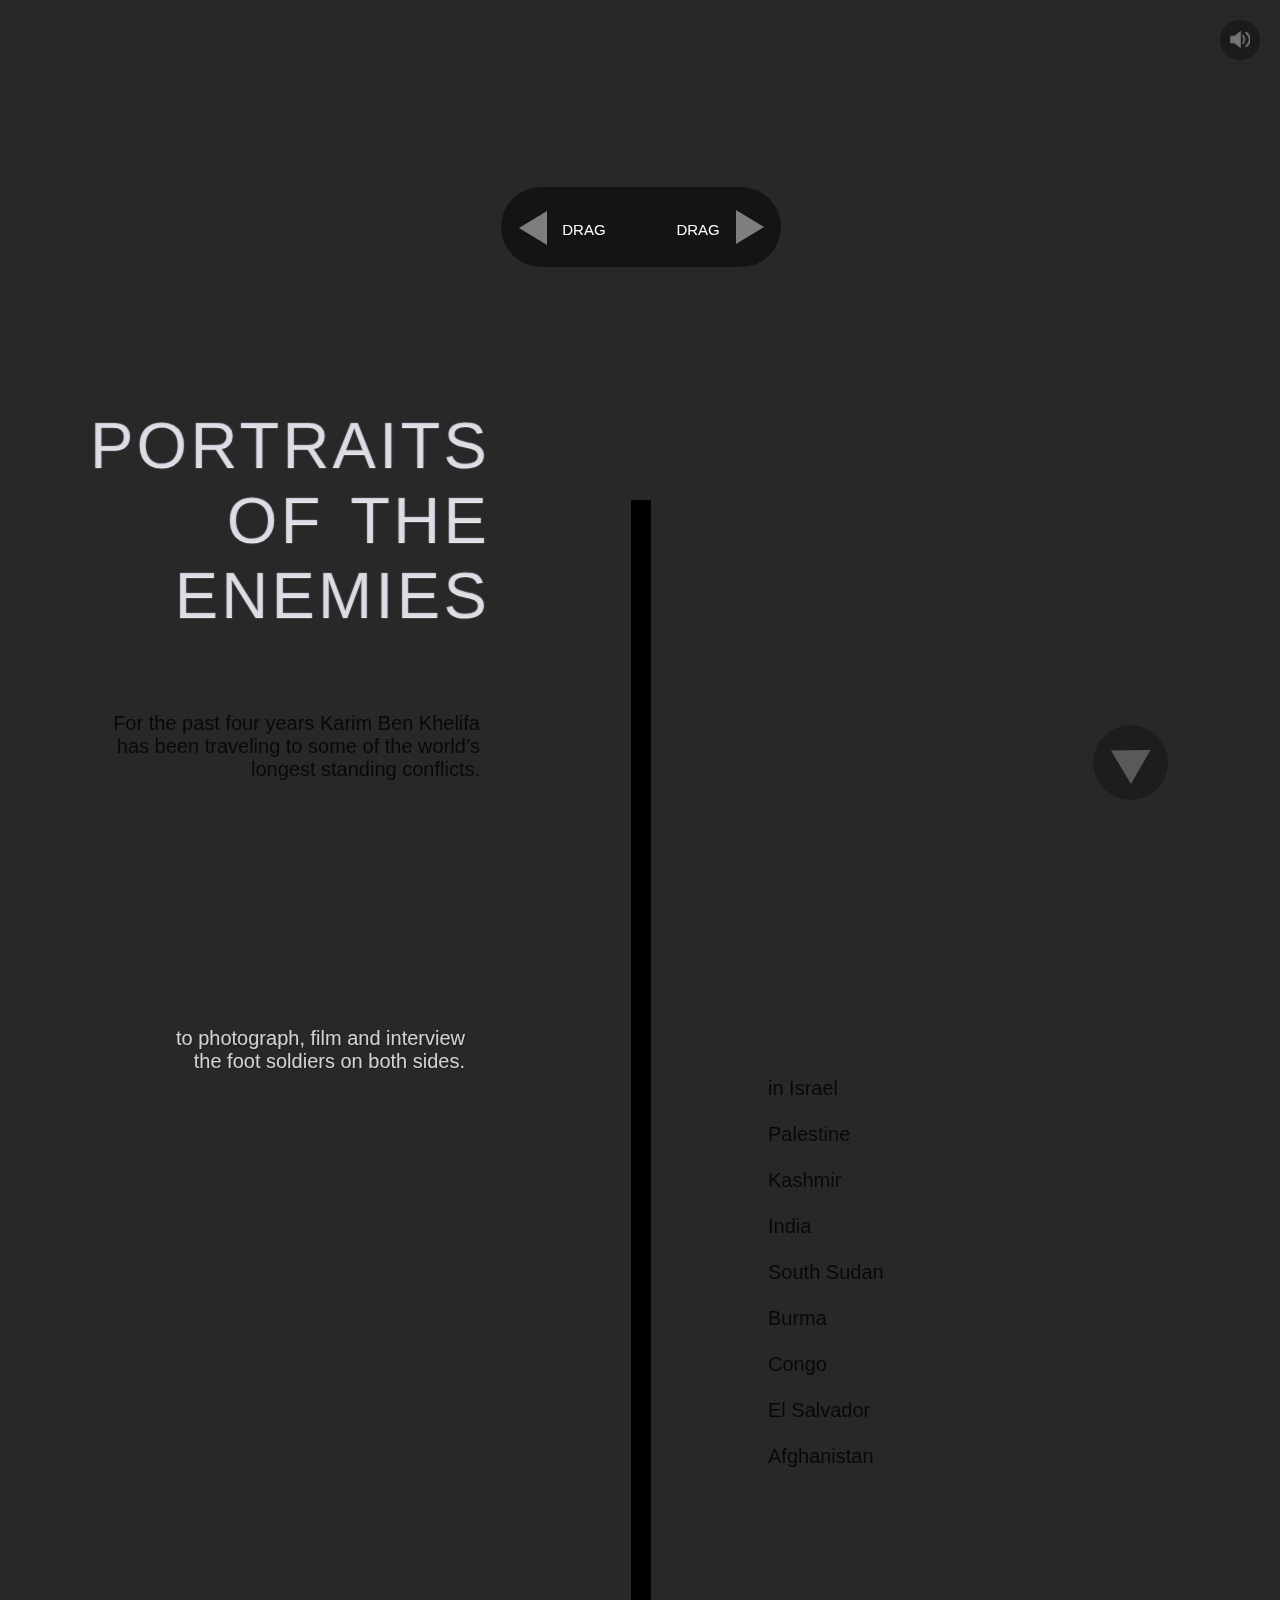
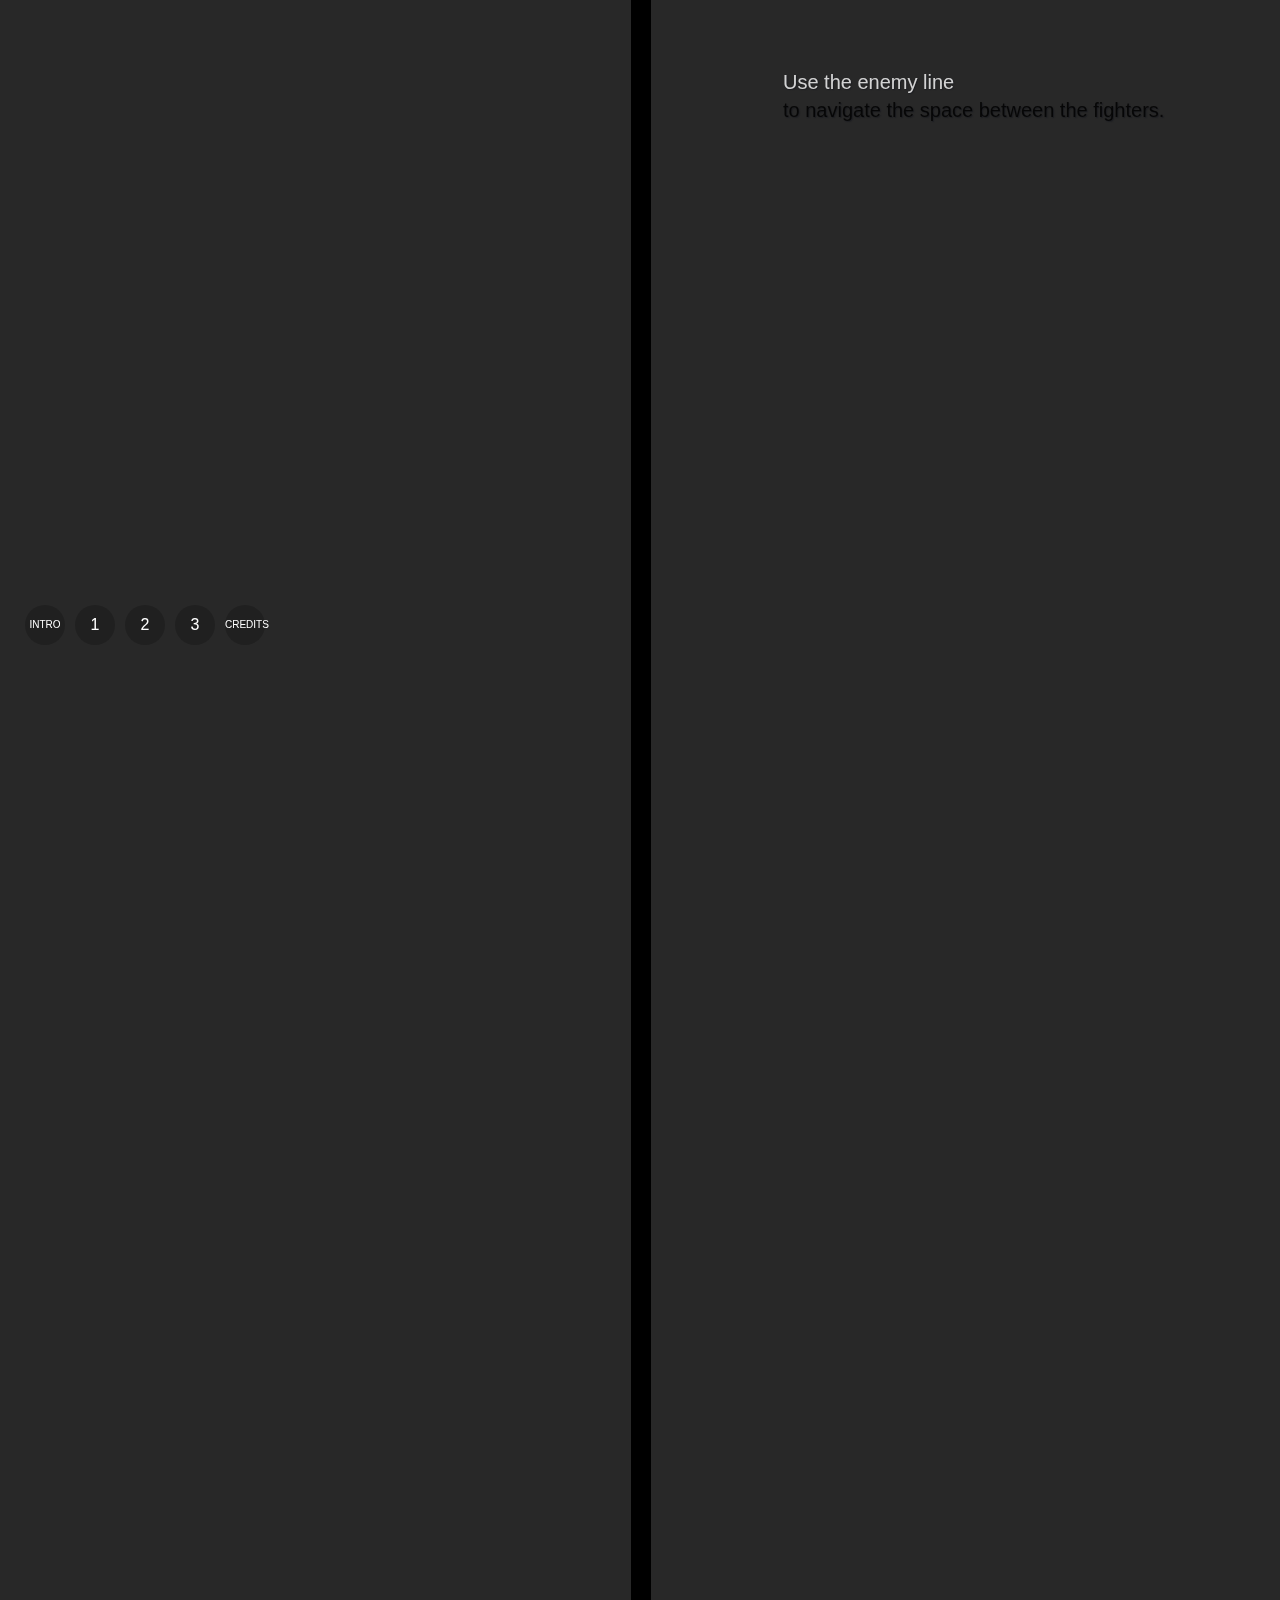
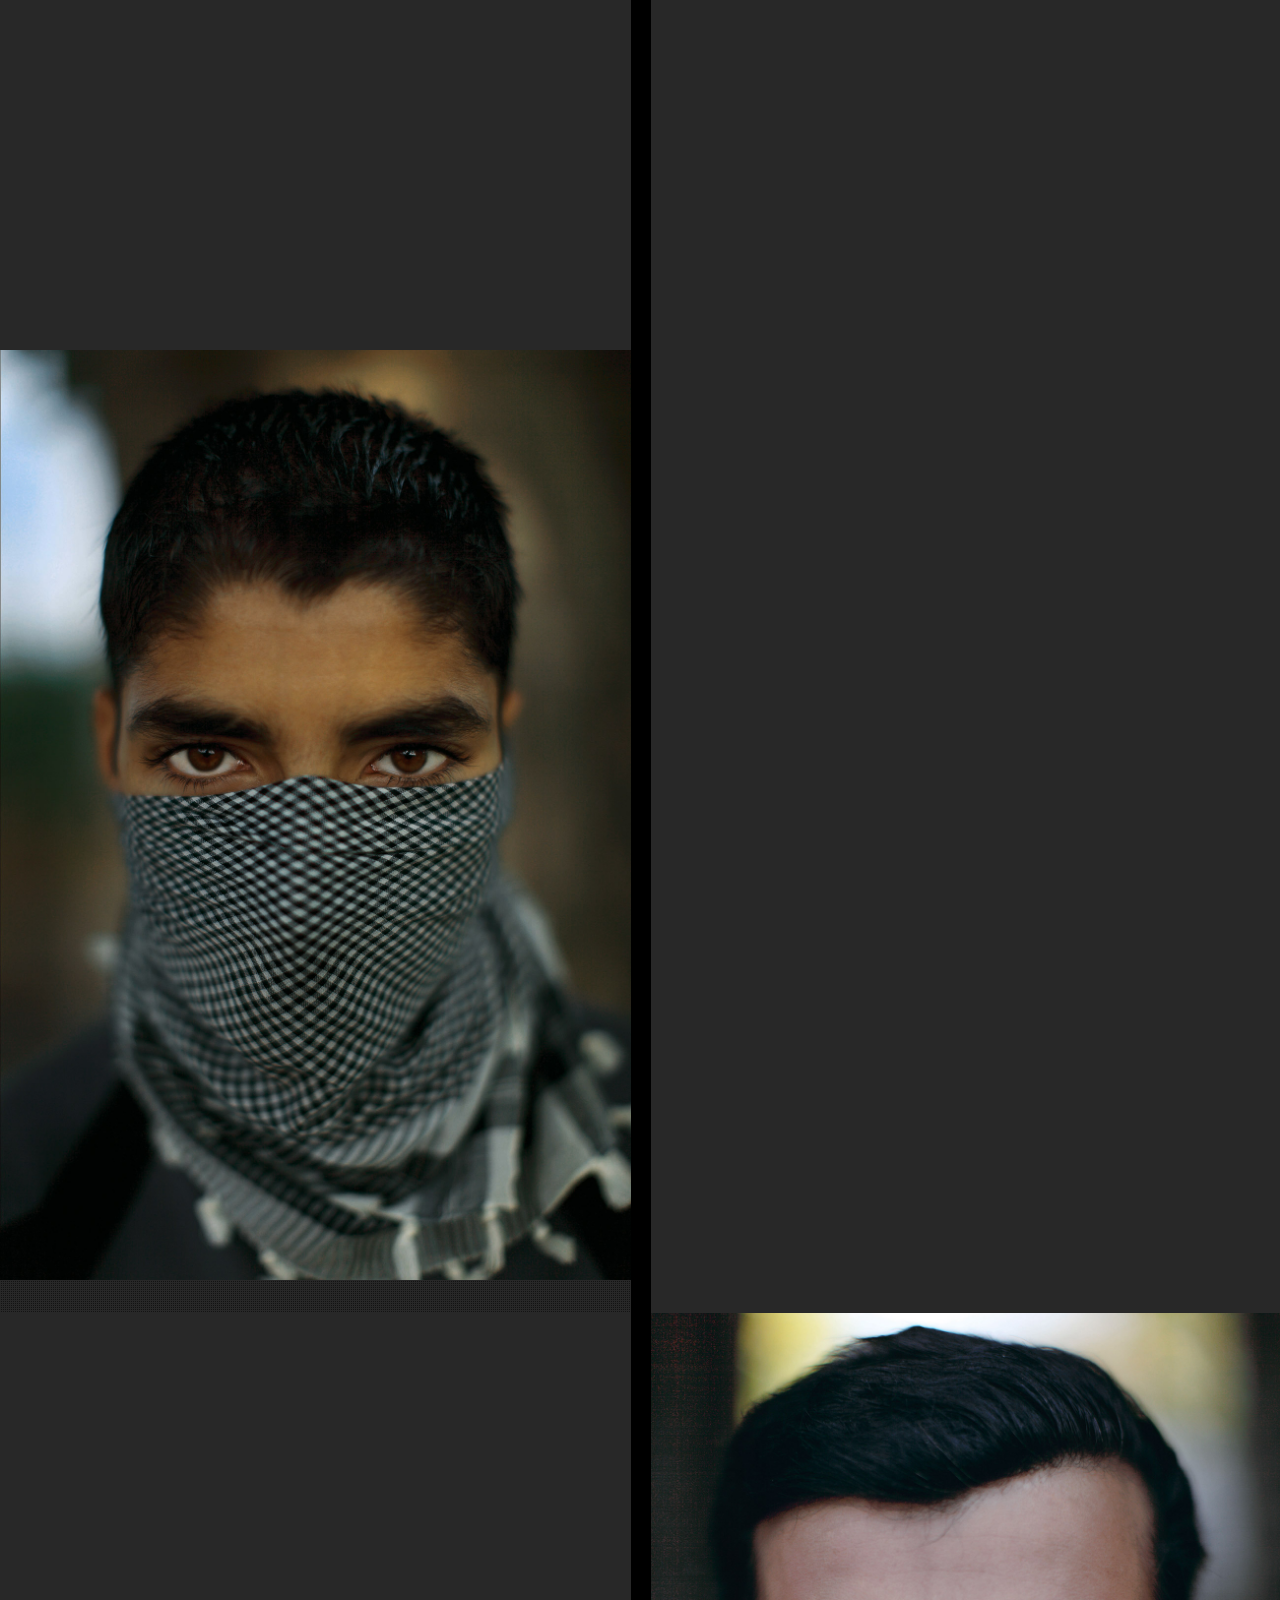
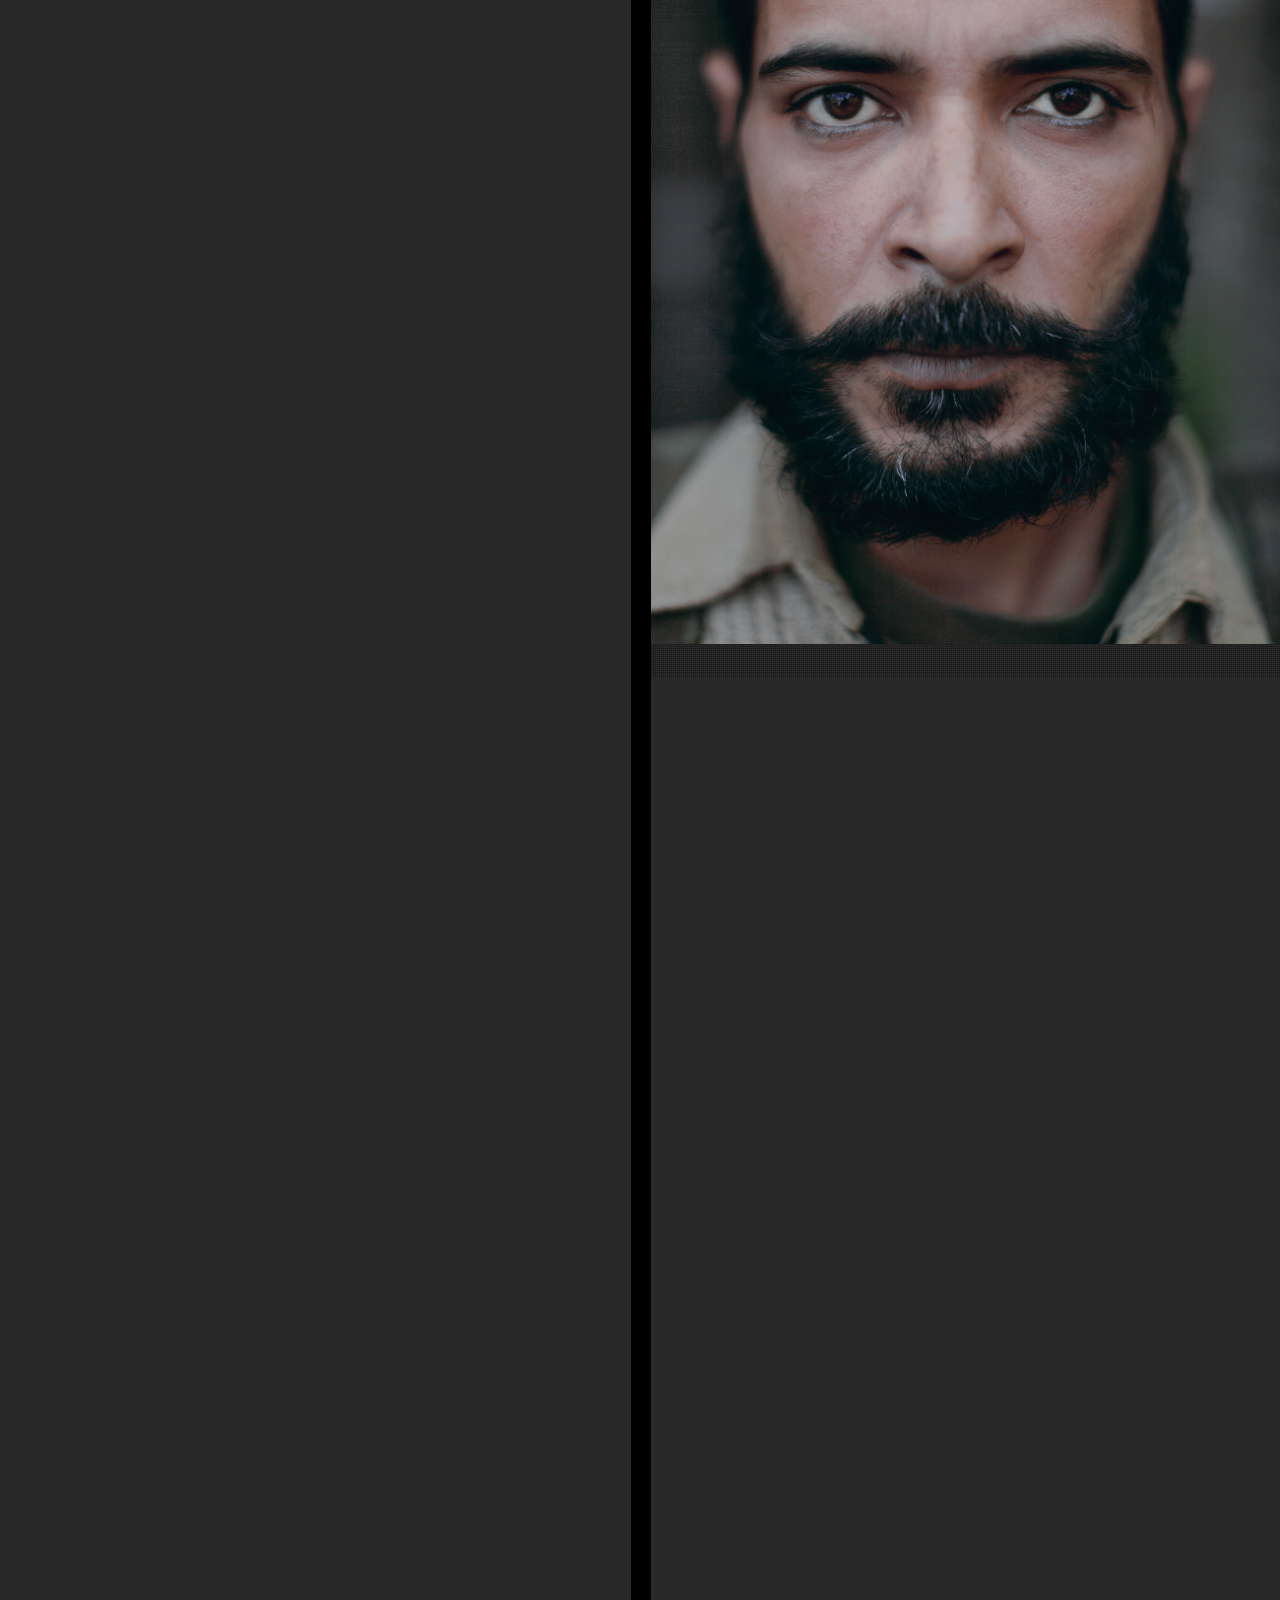
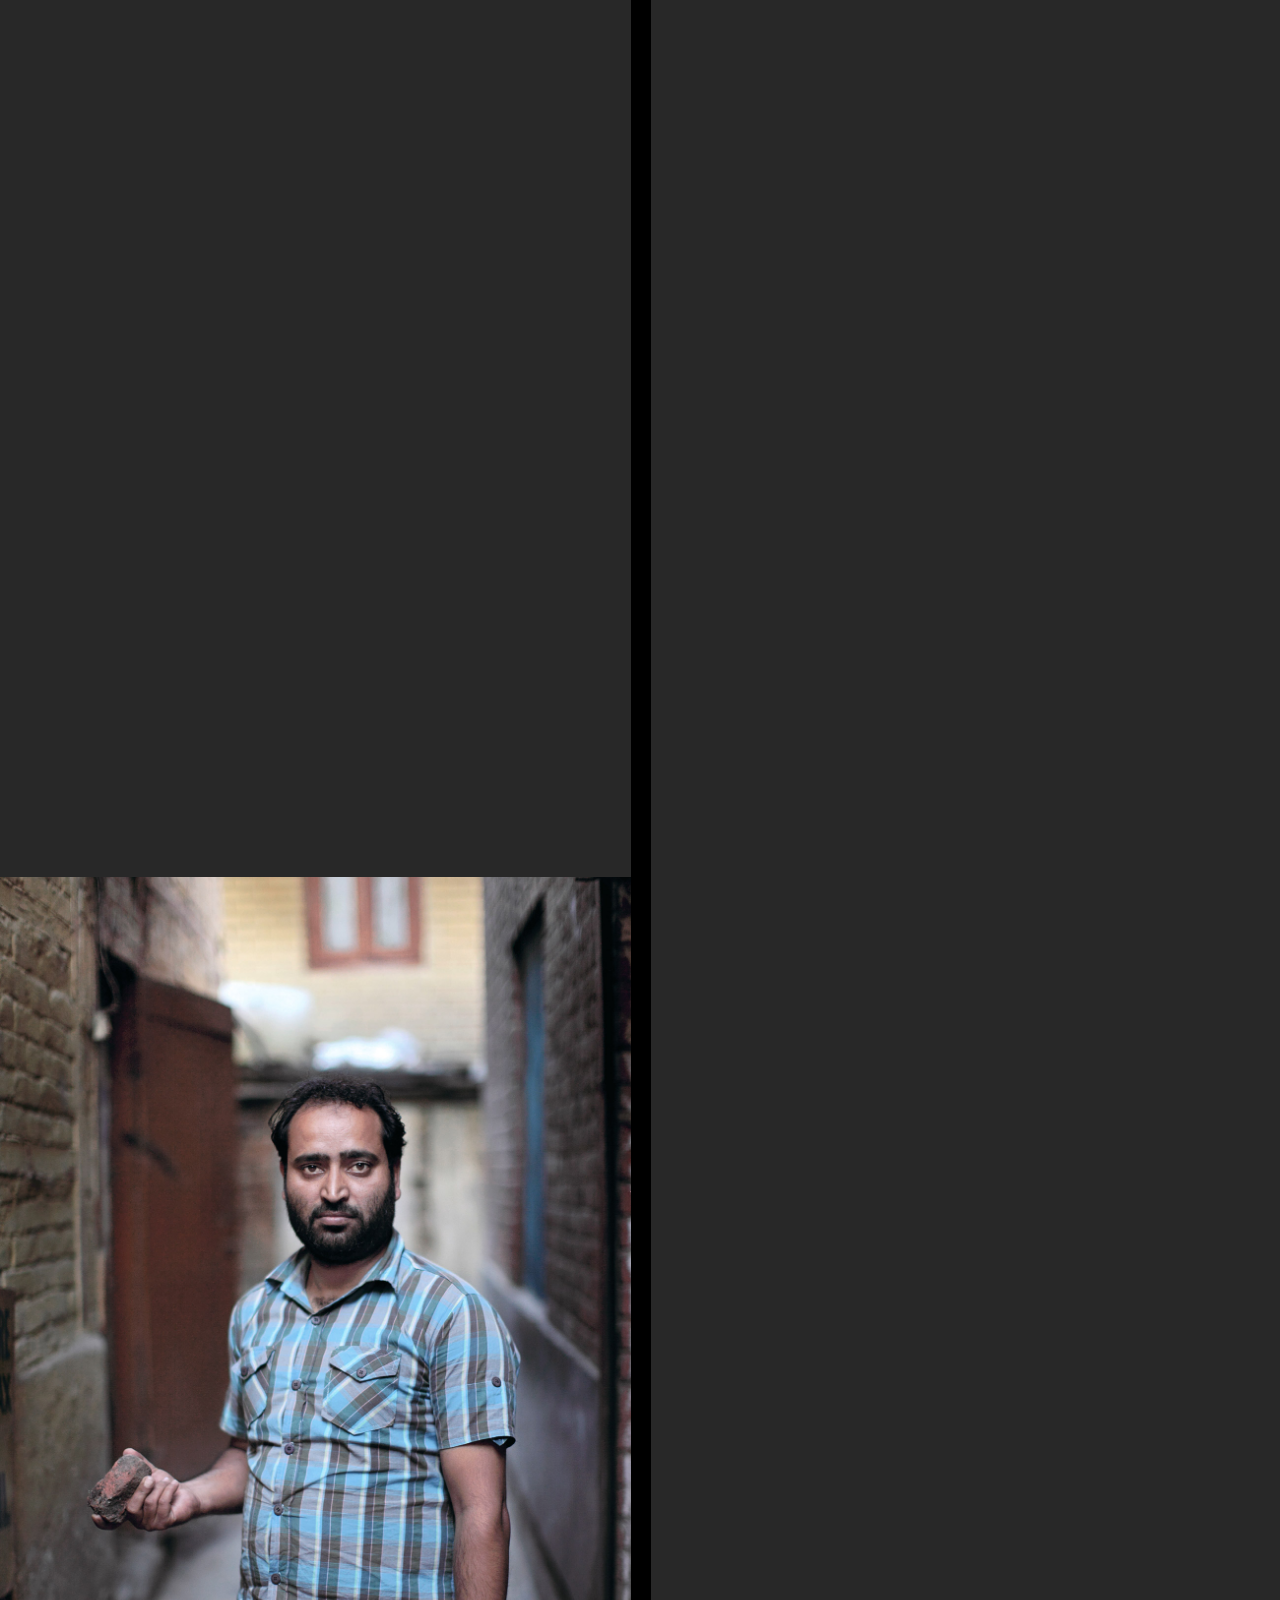
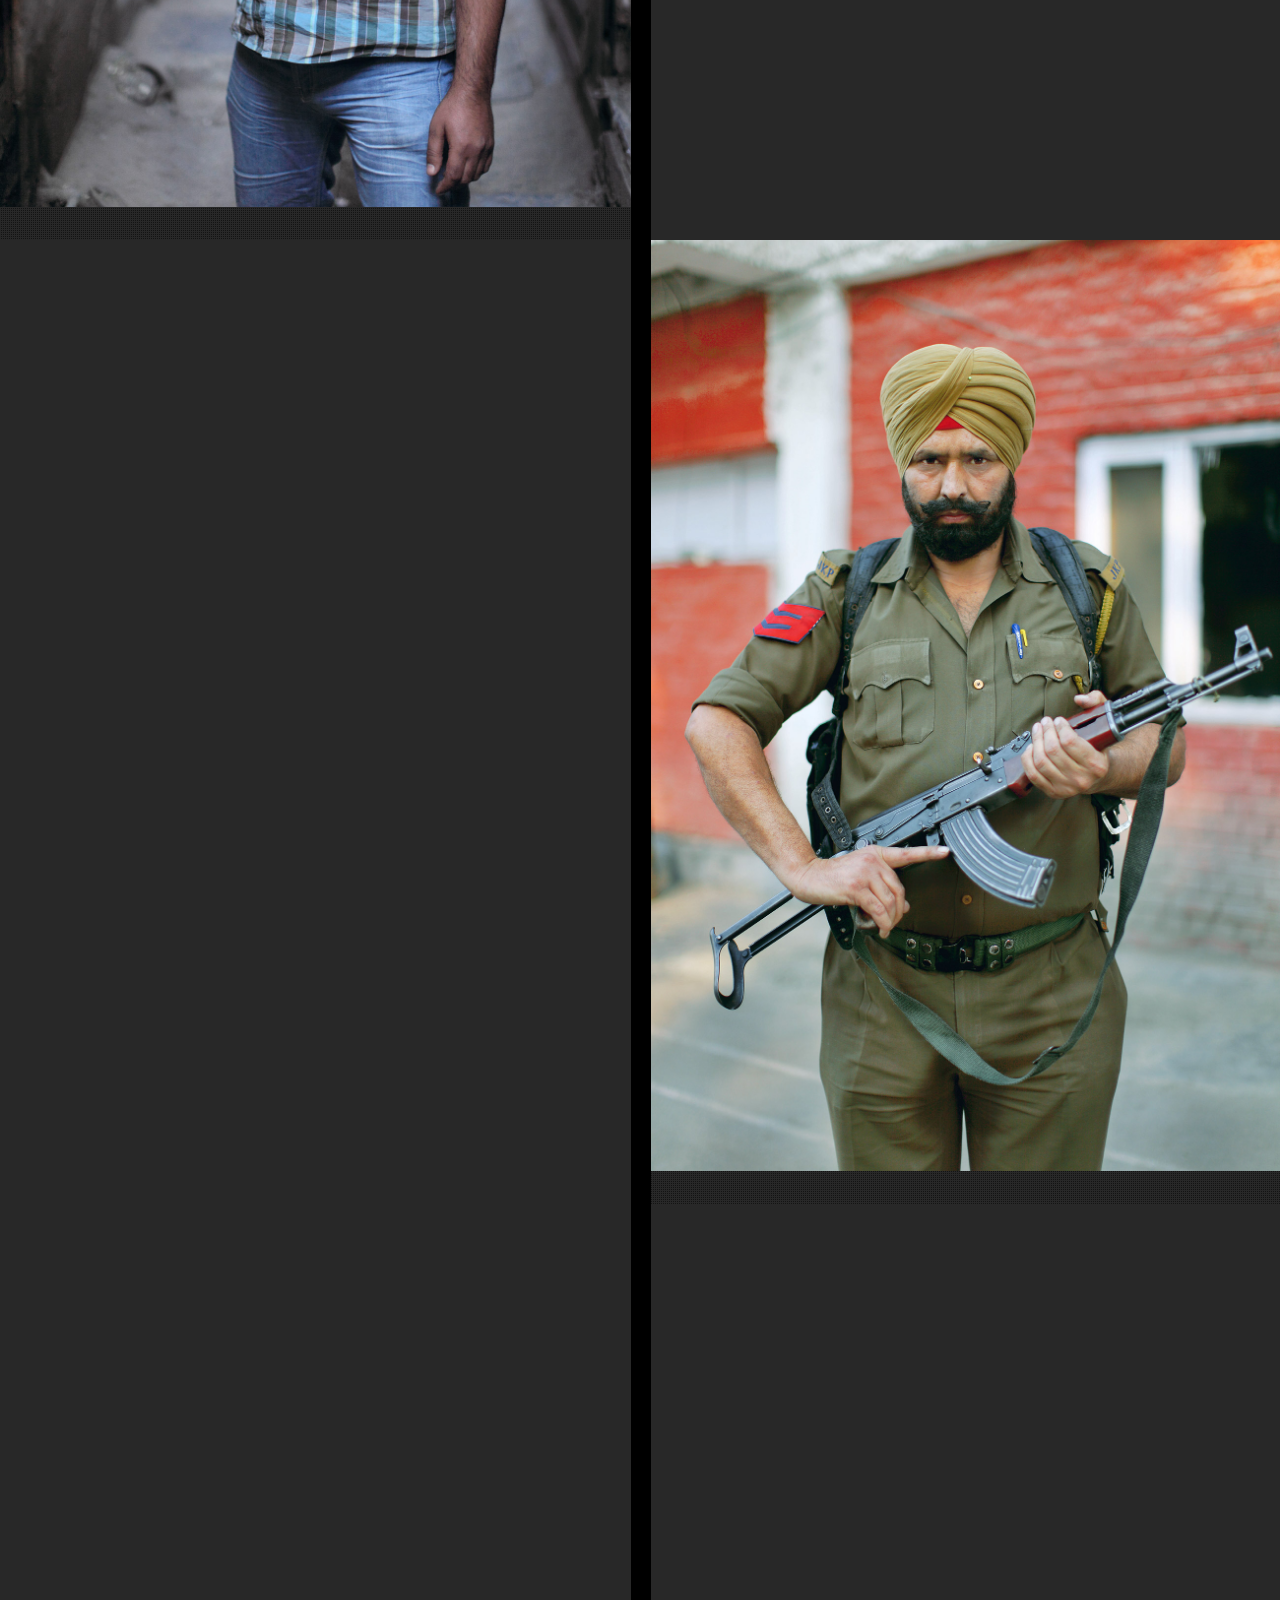
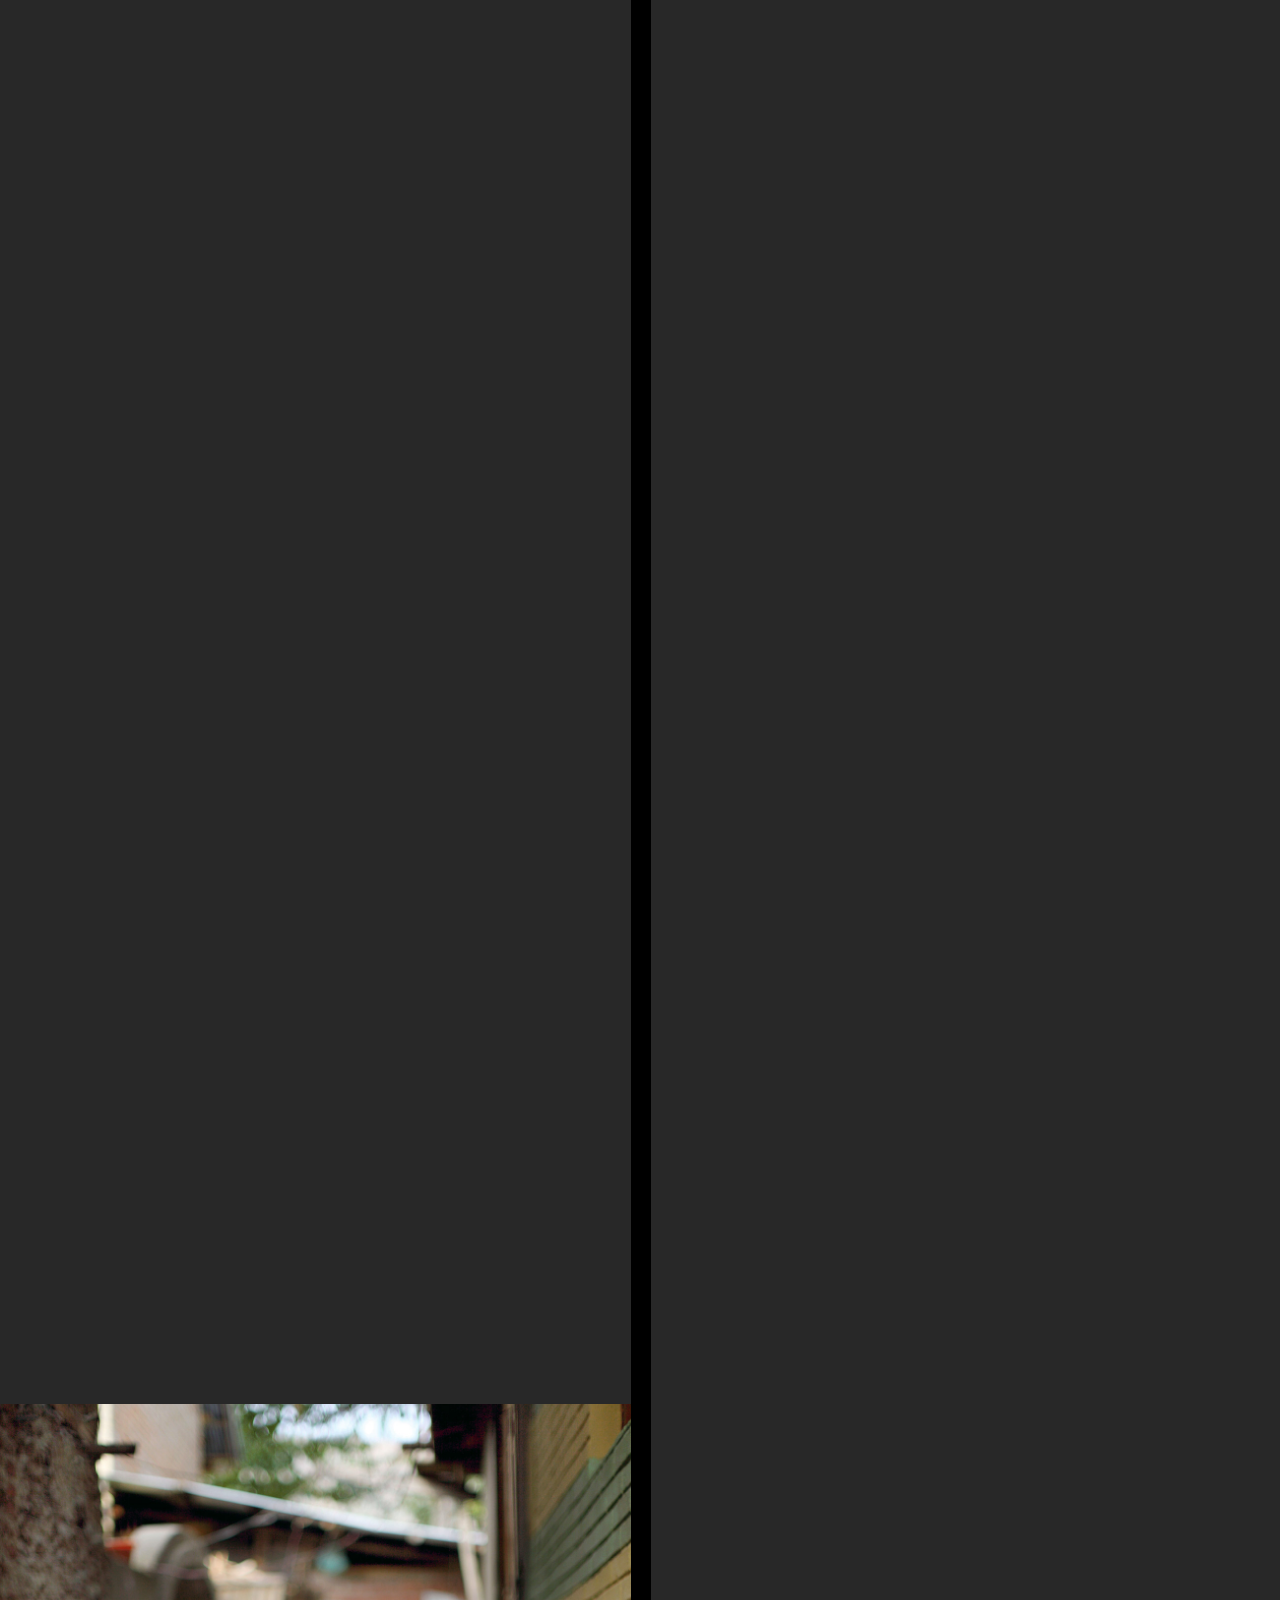
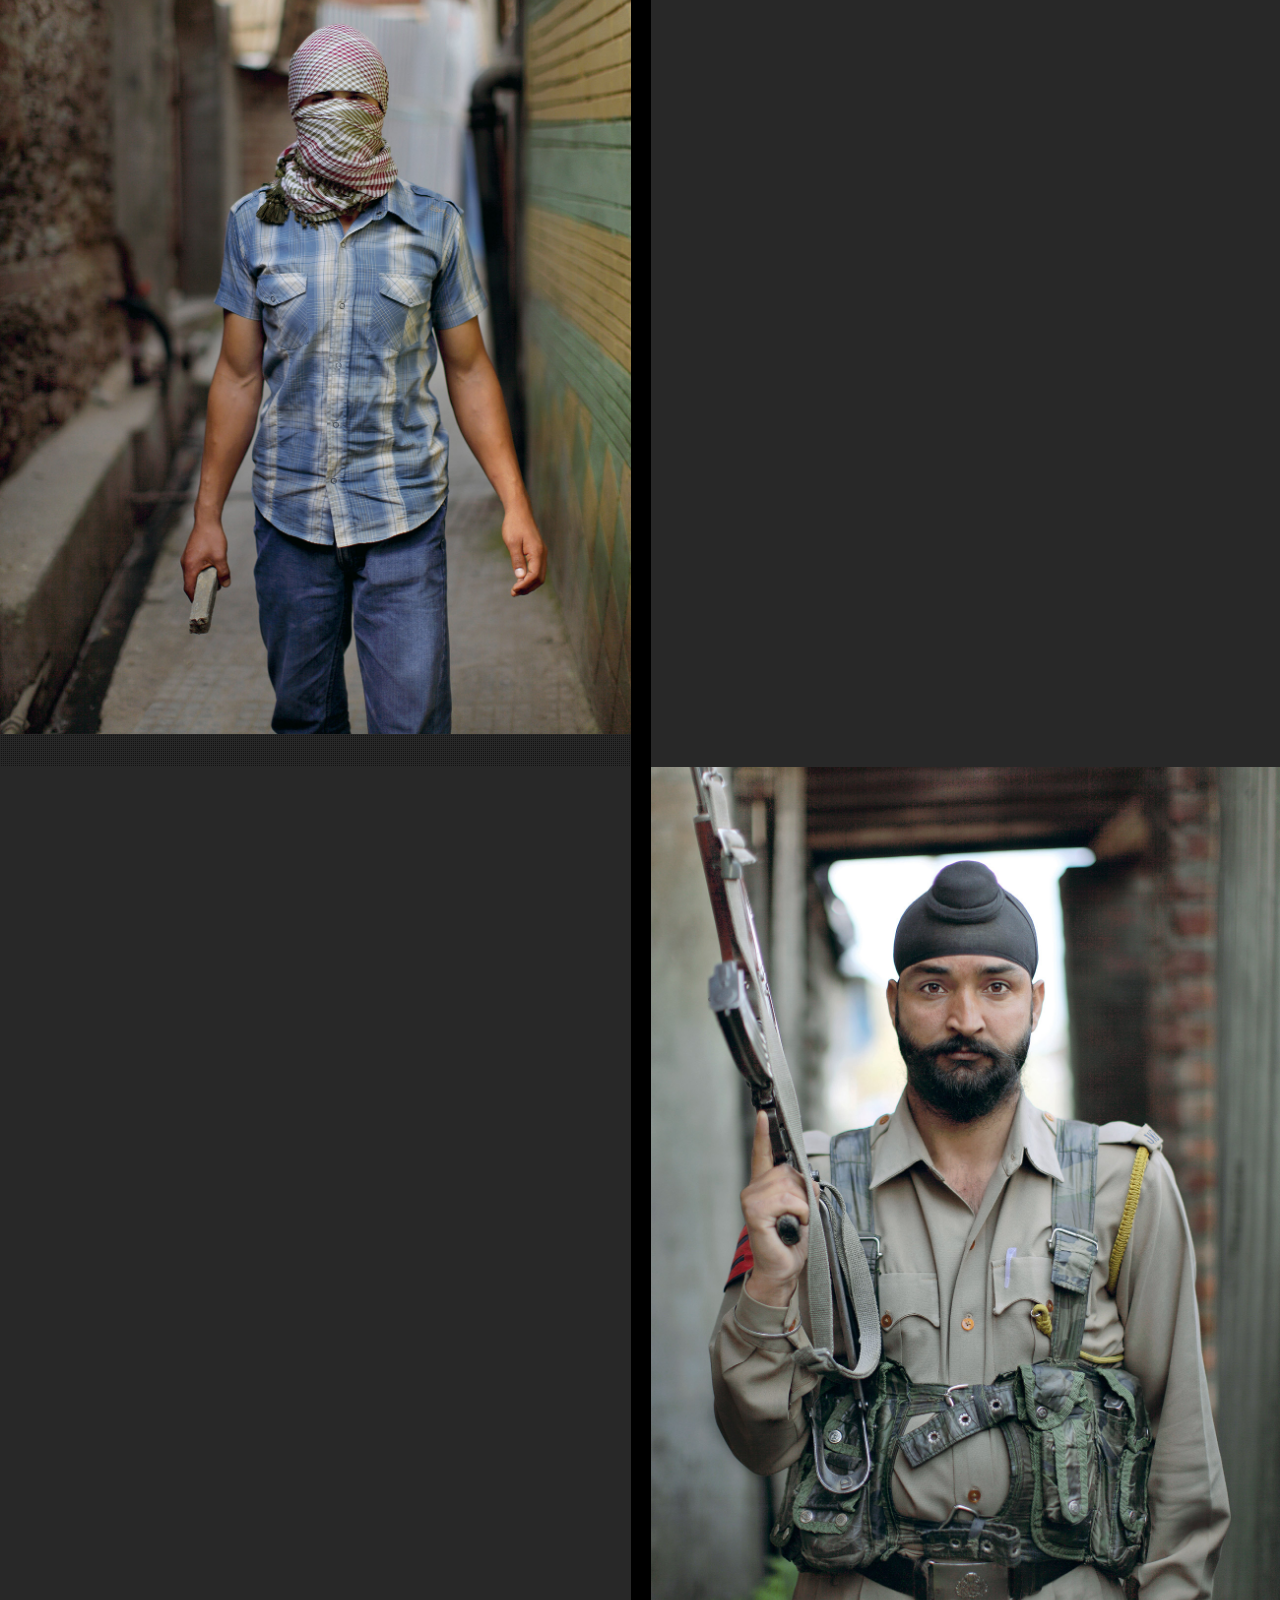
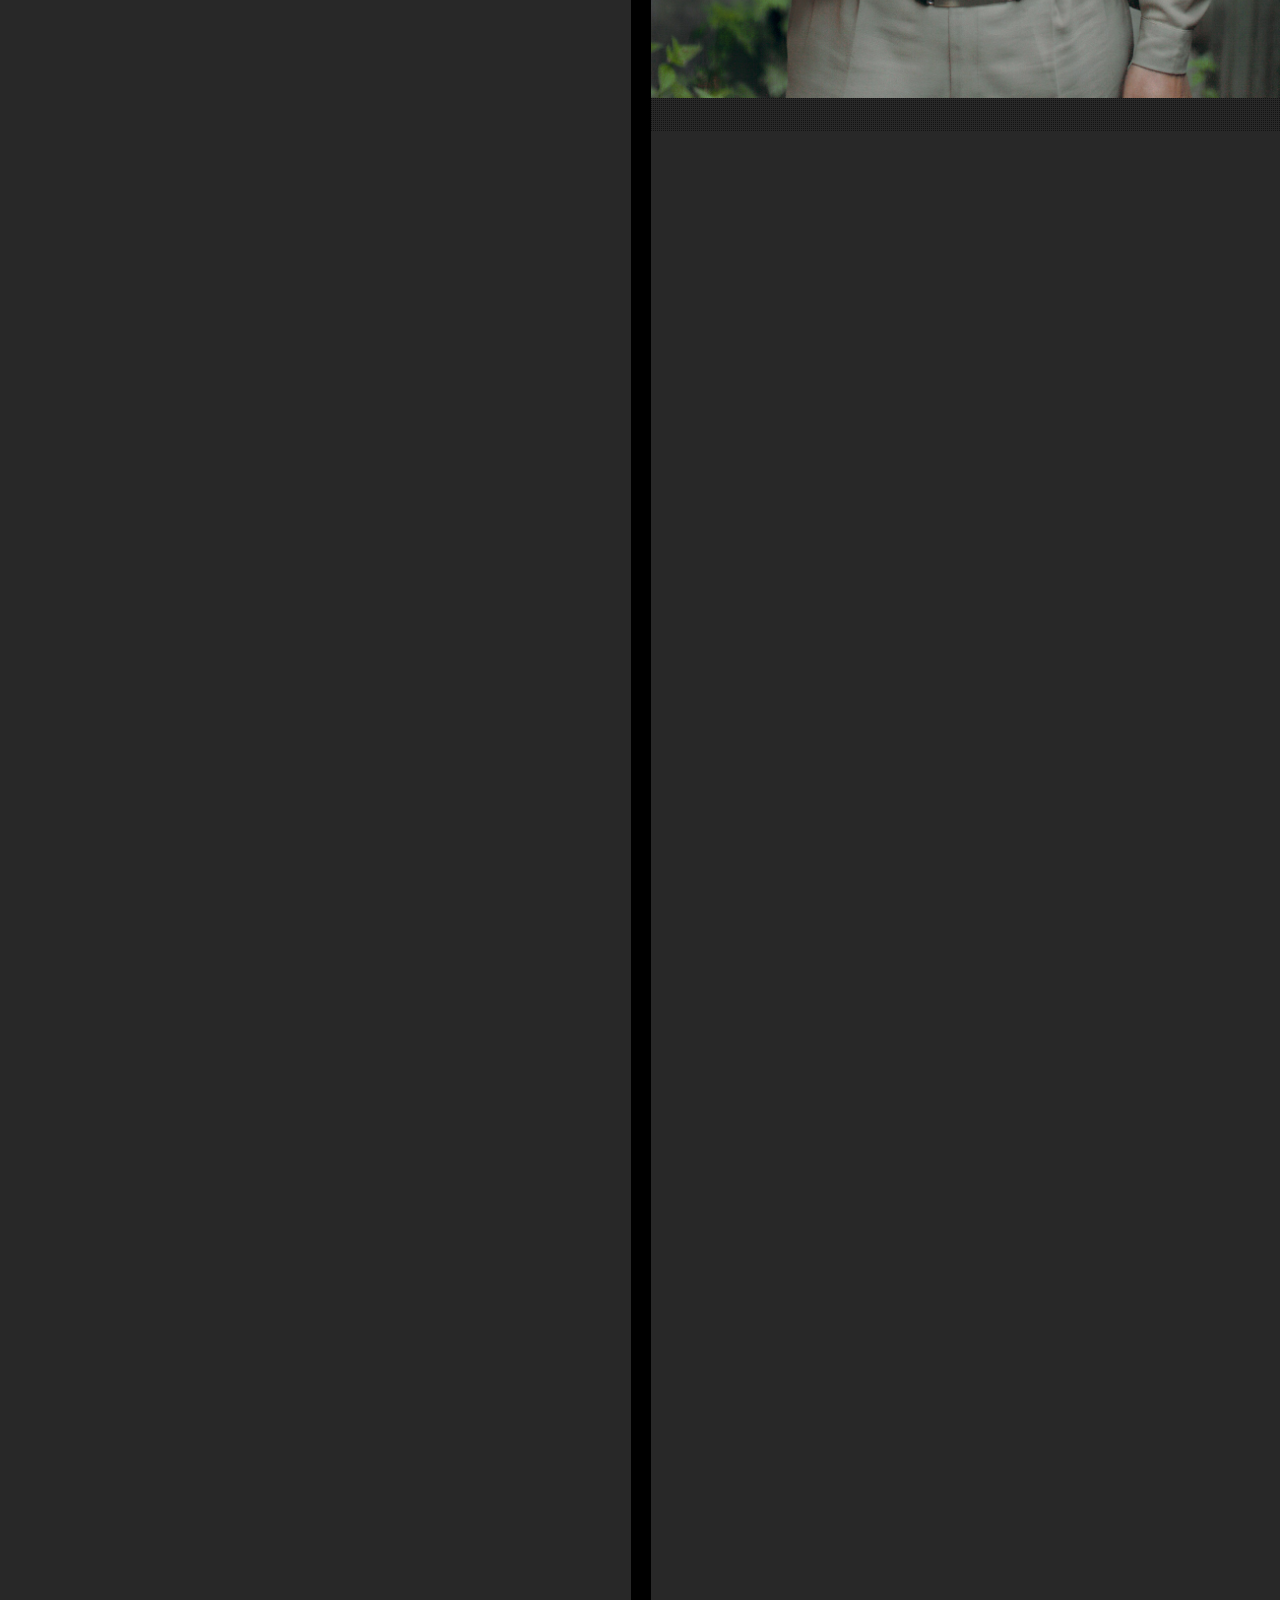
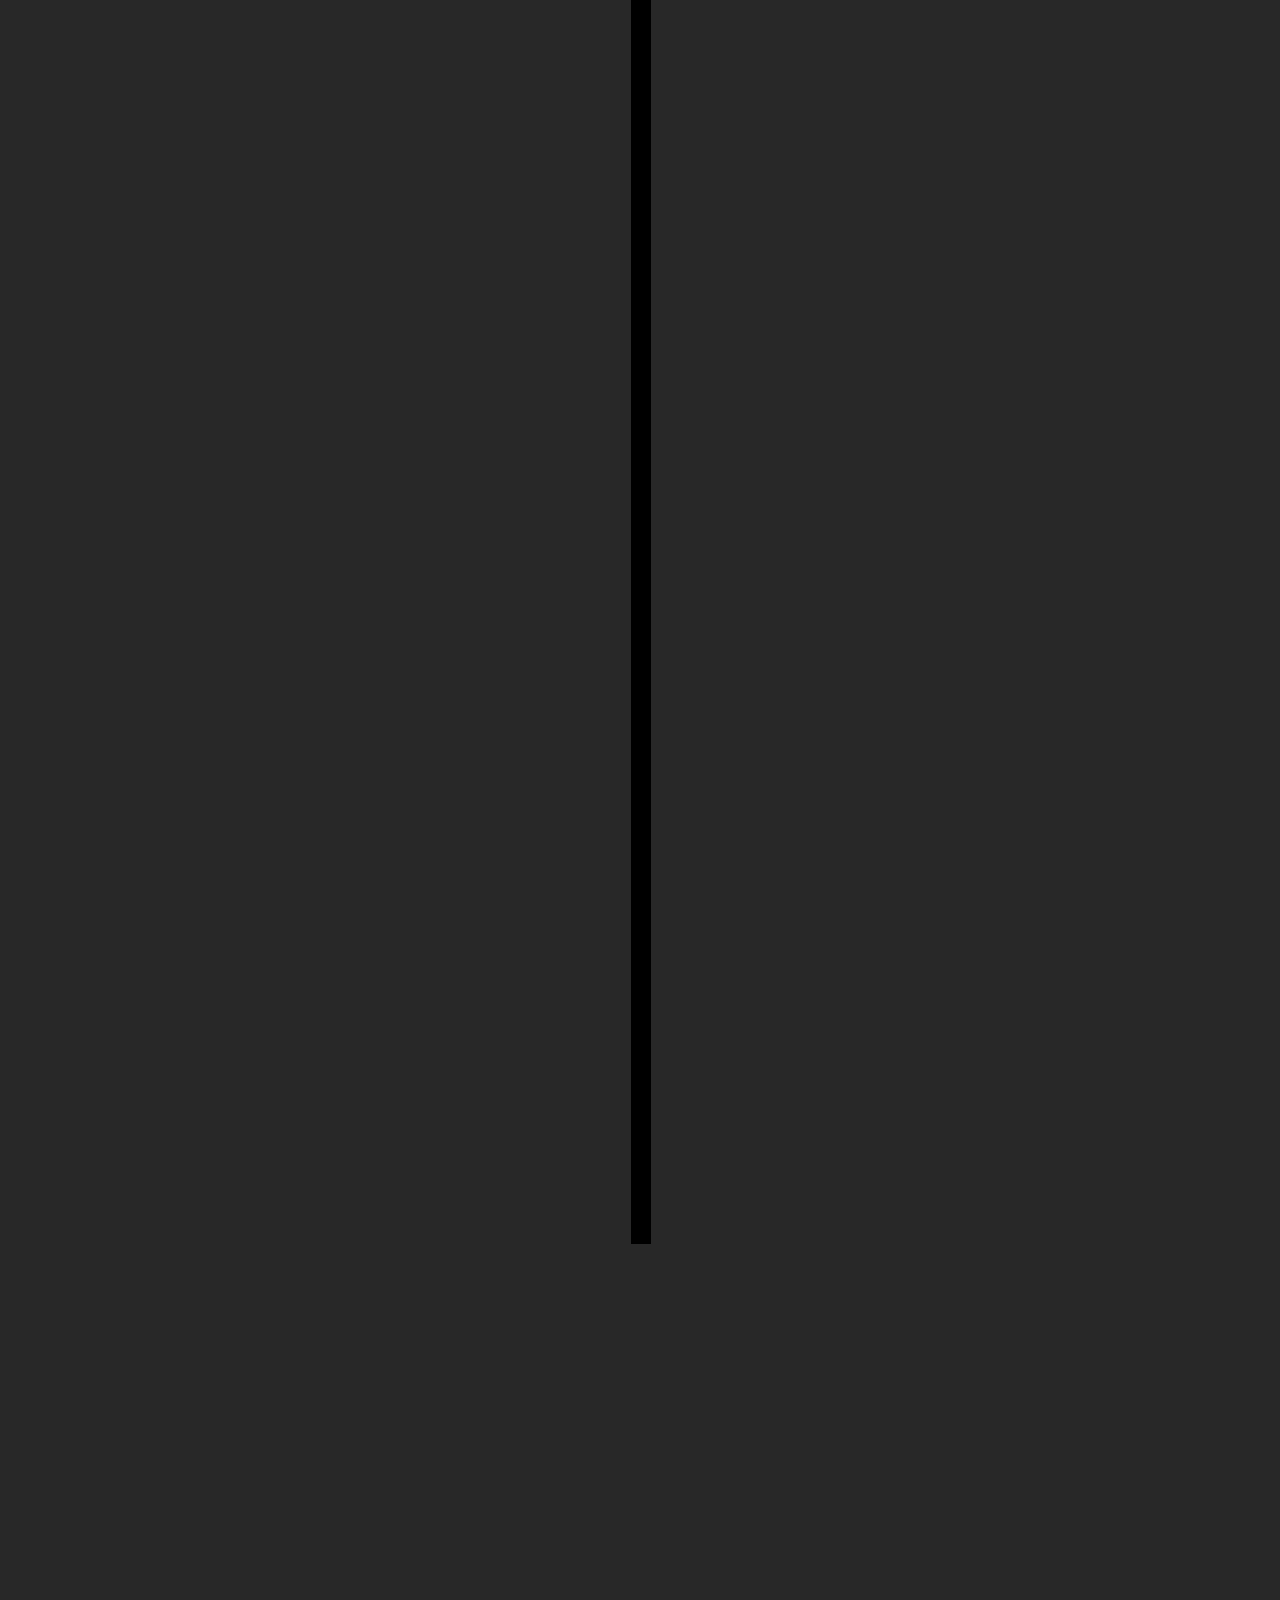
==== site/index.html @ 76d04d0b "new style sheet style_test" ====
<!doctype html>
<html>
<head>
 
        <title>Portraits of the Enemies</title>
        <meta charset="UTF-8" />
        <meta http-equiv="X-UA-Compatible" content="IE=edge,chrome=1"> 
        <meta name="viewport" content="width=device-width, initial-scale=1.0"> 
        <meta name="description" content="Portraits of the Enemy, a collaborative project featuring the photojournalistic work of Karim Ben Khelifa in an interactive web interface that allows the user to travel along an enemy line. With Jack Kalish and Maria Rabinovich " />
        <meta name="keywords" content="enemies, potraits of the enemy, Karim Ben Khelifa, Kashmir, India" />
        <meta name="author" content="Karim Ben Khelifa, Maria Rabinovich, Jack Kalish" />
        <link rel="shortcut icon" href="../favicon.ico"> 
        <link rel="stylesheet" type="text/css" href="css/demo.css" />
        <link rel="stylesheet" type="text/css" href="css/styleScroll.css" />
		<link rel="stylesheet" type="text/css" href="css/style_test.css" />
		<!-- DC Social Icons CSS -->
		<link rel="stylesheet" type="text/css" href="http://www.dreamtemplate.com/dreamcodes/social_icons/tsc_social_icons.css" />
		</head>





<body>
<!-- the line lives outside of the conflict divs so it can be as long as the whole document -->
	<div id="enemyLine">
		
		<div class="moveLine">
			<div class="circle"></br></br>DRAG&nbsp;&nbsp;&nbsp;&nbsp;&nbsp;&nbsp;&nbsp;&nbsp;&nbsp;&nbsp;&nbsp;&nbsp;&nbsp;&nbsp;&nbsp;&nbsp;&nbsp;DRAG</div>
			<div class="arrows arrow-right"></div>
			<div class="arrows arrow-left"></div>	
		</div>
        <div id="line"></div>
	</div><!-- enemyLine -->

<div id="volumeControl"><img id="muteButtonImg" src="img/volume.png"/></div>

<div id="scrollDownArrow" class="ss-links">
				<a class="ss-links2" href="#conflict1"><div class="arrow-down"></div></a>
		</div>	

<div id="introDiv">
<video id="intro-video" width="0px" height="auto" autoplay loop >
    <source src="img/videos/bar_cropped_800.mp4" type="video/mp4" muted="false">
    <source src="img/videos/bar_cropped_800.webm" type="video/webm" muted="false">
</video>

	
			<div id="ss-links" class="ss-links ss-links-before">
				<!-- <a class="ss-links2" href="#conflict1"><div class="arrow-down"></div></a> -->
				<a href="#introDiv"><p>INTRO</p></a>
				<a href="#conflict1">1</a>
				<a href="#conflict2">2</a>
				<a href="#conflict3">3</a>
				<a href="#footer"><p>CREDITS</p></a>
			</div>
	
			
         <div id="ss-container" class="ss-container">
            
               
               
               <div class="ss-row ss-small">
                    <div class="ss-left">
                        <h3>
                            <span><!-- Some text about something here --></span>
                        </h3>
                    </div>
                    <div class="ss-right">
                    </div>
                </div>
				
				
				<div class="ss-row ss-large">
                    <div class="ss-left">
                    </div>
                    <div class="ss-right">
                        <h3>
                            <span><!-- Some text about something here --></span>
                        </h3>
                    </div>
                </div>
            
                <div class="ss-row">
                    <div class="ss-left title"><!-- LEFT SLIDE IN 1 -->
                         <h2 id="one">Portraits of the Enemies</h2> 
                    </div>
                    <div class="ss-right"><!-- RIGHT SLIDE IN 1 -->
                     </div>
                </div>
                
                
                
                <div class="ss-row ss-medium">
                    <div class="ss-left">
                        For the past four years Karim Ben Khelifa has been traveling to some of the world’s longest standing conflicts.
                    </div>
                    <div class="ss-right">
                        <h3>
                            <span><!-- to photograph, film and interview  -->
							</span>  </h3>
                    </div>
                </div>               
                
                <div class="ss-row ss-small">
                    <div class="ss-left">
                        <h3>
                            <span>to photograph, film and interview <br>the foot soldiers on both sides.</span> </h3>
                    </div>
                    <div class="ss-right">
						in Israel<br><br>
                            Palestine<br><br>
							Kashmir<br><br>
							India<br><br>
							South Sudan<br><br>
							Burma<br><br>
							Congo<br><br>
							El Salvador<br><br>
							Afghanistan
                    </div>
                </div>
                
	
				<div class="ss-row ss-large">
                    <div class="ss-left">
                       <!--  Some text about something here -->
                    </div>
                    <div class="ss-right">
                        <h3>
                            <span>Use the enemy line</span>
                            to navigate the space between the fighters.
                        </h3>
                    </div>
                </div>
			</div>
</div><!-- end of intro div -->





<!-- LANDSCAPE 1 -->
<div class="landscape" id="landscape1" ></div>

<!--
<video width="100%" height="240" >
  <source src="movie1.mp4" type="video/mp4">
  <source src="movie1.ogg" type="video/ogg">
</video>
-->

<div id="video_div1">	</div>

<!-- each conflict pair has their own conflict div -->








<!-- CONFLICT 1 -->
<div class="conflict" id="conflict1">
	<div class="left">
    	<!-- This is the background image -->
		<img class="BigImage leftImg" src="img/bg.jpg" />
		<!-- Here the "real" body ends, do not place content outside this div unless you know what you are doing -->
		<div class="clearBlack leftname"><div class="fightername nameright">Asim</div><h1 class="name rightalign">KASHMIR</h1></div>
		<div class="rightMoreDiv"><div class="moreInfo rightMoreInfo"><p class="text">My name is Tazim Ahmed Wani, I am 29 years old. I am a constable. <br>
My enemy is the one who sees my country as the enemy.<br><br>
I joined the police force nine years ago because I saw Kashmir burning and this was hurting my heart.
That’s why I left the comfort of my home to join the Indian forces.
I have seen the eyes of my enemies.<br><br>
I am not afraid while I am on duty. 
I have killed many enemies.
It is not right to take a life, but the one who sees my country as an enemy - I have to kill him and I feel proud of doing that.<br><br>
The result of every war is peace.<br><br>
In the coming twenty years, I will try to put my country within the developed nations of the world.
Freedom is everything for us.<br><br>
Terrorism is a curse for our society and it is not the right thing.
I wish the same thing as every human is wishing, like love, peace and happiness.
</p></div></div>
	</div>
    <div class="right">
    	<!-- This is the background image -->
		<img class="BigImage rightImg" src="img/right.jpg" />
		<!-- Here the "real" body ends, do not place content outside this div unless you know what you are doing -->
		<div class="clearBlack rightname"><div class="fightername nameleft">Tazim</div><h1 class="name leftalign">INDIA</h1></div>
		<div class="leftMoreDiv"><div class="moreInfo leftMoreInfo"><p class="text">My name is Asim. . I’m 15 years old.My enemy is India.<br><br>I have been a stone pelter for two years. I do so because they have been torturing us and they don’t let us go outside our home.<br><br> They arrest us unnecessary, they have draconian power. They harass and rape our women. <br><br>I’m not afraid of anything. I haven't killed anyone with my stones but I have injured some of them. I throw stones because India's policies are against us.<br><br>The outcome of this struggle will be that they will finally leave our land. Then we will be free and will be able to move forward.<br><br>Freedom for me is that Islam rules our society and that we follow our Prophet Mohamed’s teachings, Peace Be Upon Him.<br><br>Terrorism is nothing for me. I wish from life to see freedom for our people and to be liberated from India.
</p></div></div>
	</div>
</div> <!-- end of conflict1 -->





<!-- LANDSCAPE 2 -->
<div class="landscape" id="landscape2" ></div>








<!-- CONFLICT 2 -->

<div class="conflict" id="conflict2">
<div class="left">
    	<!-- This is the background image -->
		<img class="BigImage leftImg" src="img/bilal.jpg" />
		<!-- Here the "real" body ends, do not place content outside this div unless you know what you are doing -->
		<div class="clearBlack leftname"><div class="fightername nameright">Bilal</div><h1 class="name rightalign">KASHMIR</h1></div>
		<div class="rightMoreDiv"><div class="moreInfo rightMoreInfo"><p class="text">My name is Kashmir Singh, I am  40 years old. I am a policeman.<br><br>
My enemy is the one who breaks the law of my country.<br><br>
I joined the police force 23 years ago to serve my country. I have met my enemies face to face and they do not scare me.<br><br>
We have been attacked by our enemies several times and I have killed many of them.<br><br>
It is not right to kill anyone, but if someone endangers us and the laws, we might have to kill him in order to protect ourselves.<br><br>
The outcome of this war will be peace and harmony.<br><br>
In the next twenty years, India will grow to become the first country in the world.<br><br>
Freedom is a blessing for us.<br><br>
Terrorism is harmful for everyone and we will fight it until the end.<br><br>
I wish peace and harmony for my life.
</p></div></div>
	</div>
    <div class="right">
    	<!-- This is the background image -->
		<img class="BigImage rightImg" src="img/kashmirsingh.jpg" />
		<!-- Here the "real" body ends, do not place content outside this div unless you know what you are doing -->
		<div class="clearBlack rightname"><div class="fightername nameleft">Kashmir</div><h1 class="name leftalign">INDIA</h1></div>
		<div class="leftMoreDiv"><div class="moreInfo leftMoreInfo"><p class="text">My name is Bilal Ahmed. I’m 32 years old. <br><br>
My enemy is India. I have been throwing stones since 1993 because India is constantly harassing us.
I have been face to face with my enemies.<br><br>
I am not afraid of anything except God. I haven’t killed anyone because I am a muslim and Islam forbids us to harm the innocent. God has created every human being and I have no right to go against God’s will. <br><br>I’m afraid of only one thing: that we are not safe under the rule of India. Recently two sisters in Shopian were raped and martyred by Indian soldiers.<br><br>
Inch’Allah, we will be free. Though it is impossible to know how long it will take, we are marching towards freedom.
Freedom from India is a blessing for us.<br><br>
We are not terrorists, we are Muslims. Terrorists are those who take our sisters, rape and kill them.<br><br>
I wish from life to die for Islam.
</p></div></div>
	</div>
</div> <!-- end of conflict2 -->







<!-- LANDSCAPE 3 -->
<div id="landscape3" class="landscape"></div>







<!-- CONFLICT 3 -->
<div class="conflict" id="conflict3">
<div class="left">
    	<!-- This is the background image -->
		<img class="BigImage leftImg" src="img/junaidislam.jpg" />
		<!-- Here the "real" body ends, do not place content outside this div unless you know what you are doing -->
		<div class="clearBlack leftname"><div class="fightername nameright">Junaid</div><h1 class="name rightalign">KASHMIR</h1></div>
		<div class="rightMoreDiv"><div class="moreInfo rightMoreInfo"><p class="text">My name is Sandeep Singh, I am 32 years old. I am a head constable.<br><br>
My enemy is the one who spread hatred in my country. <br><br>
I joined the police in 1997 because I have a spirit of patriotism in my heart. This lead me to kill enemies of my country.<br><br>
I have seen my enemy in front of me many times. I am not afraid of anything and I am proud of one thing: that I faced my enemies. <br><br>
I fought many encounters and lot of people have died during those fights. I am not comfortable with taking a human life away, but the one who disturbs the peace of Kashmir, it is the right thing to eliminate him.
</p></div></div>
	</div>
    <div class="right">
    	<!-- This is the background image -->
		<img class="BigImage rightImg" src="img/sandeepsingh.jpg" />
		<!-- Here the "real" body ends, do not place content outside this div unless you know what you are doing -->
		<div class="clearBlack rightname"><div class="fightername nameleft">Sandeep</div><h1 class="name leftalign">INDIA</h1></div>
		<div class="leftMoreDiv"><div class="moreInfo leftMoreInfo"><p class="text">My name is Junaid U Islam, I am 22 years old.<br><br>
My enemy is India.<br><br>
I am a senior stone pelter. I started throwing stones when I felt oppressed by Indian forces. 
The reason for throwing stones is only to access freedom.<br><br>
I am not afraid of anything, I only want our freedom.<br><br>
I have not killed anyone but I am fighting for freedom.<br><br>
No one should interfere with our freedom. Those days, when we are out at night, we get harassed by the Indian forces. We are oppressed, India is after the dignity of our mothers and sisters.<br><br>
It is not right to take anyone’s life. Kashmiris have paid a healthy price and the ones who fell won’t come back to enjoy the freedom we will have in the future.<br><br>
Freedom with God’s help.<br><br>
I see myself fighting for the next twenty years.<br><br>
Freedom is our goal.
Terrorism is counter productive to our cause.<br><br>
I wish I will see freedom for our people and myself .
I want to see Kashmir and the world governed by the laws of Islam.
</p></div></div>
	</div>
</div> <!-- end of conflict3 -->

<!-- <div id="landscape3" class="landscape"></div> -->










<!-- SCRIPTS -->
	<script src="http://ajax.googleapis.com/ajax/libs/jquery/1.9.1/jquery.min.js"></script>
	<script src="http://threedubmedia.com/inc/js/jquery.event.drag-2.2.js"></script>
	<script src="js/jquery.fullscreenr.js" type="text/javascript"></script> 
	<script type="text/javascript">
	$(document).ready(function() {	//this can be a place for all main initiators
	window.isMute=false;
		origWidth = $(window).width();  //store the window's width when the document loads

	//initiate a main scroll tracker here and use this maybe //http://stackoverflow.com/questions/14390464/jquery-stick-div-on-scroll
	//and the javascript plugin for easing and "scrollscript.js" if statements can activate a slow ease along with the volume boost of the new "active div", we can have the idea of active and passive divs. Videos can stop and sounds can stop for passive divs.
	var introDiv_Height =$(window).height()*3.8;/* $('#intro-video').height(); */
	var Window_Height =$(window).height();
$('#conflict1').css('top', introDiv_Height);
$('#landscape1').css('top', Window_Height+introDiv_Height);
$('#conflict2').css('top', Window_Height*2+introDiv_Height);
$('#landscape2').css('top', Window_Height*3+introDiv_Height);
$('#conflict3').css('top', Window_Height*4+introDiv_Height);
$('#landscape3').css('top', Window_Height*5+introDiv_Height);
		})
	//activate the full screen mode:
			var FullscreenrOptions = {  width: 1300, height: 1951, bgID: '.BigImage', idRight: '.BigImage' };
			// This will activate the full screen background!
			jQuery.fn.fullscreenr(FullscreenrOptions);	
	</script>
	
	
	<script type="text/javascript" src="src/easeljs/events/EventDispatcher.js"></script>
	<script type="text/javascript" src="src/soundjs/Sound.js"></script>
	<script type="text/javascript" src="src/soundjs/WebAudioPlugin.js"></script>
	<script type="text/javascript" src="src/soundjs/HTMLAudioPlugin.js"></script>
	<script type="text/javascript" src="src/soundjs/HTMLAudioPlugin.js"></script>
	<script type="text/javascript" src="js/sound_player.js" ></script>
	<script type="text/javascript" src="js/line.js" ></script>
	<script type="text/javascript" src="js/arrow.js" ></script>
	<script type="text/javascript" src="js/social.js" ></script>
	<script type="text/javascript" src="js/jquery.easing.1.3.js"></script>
	<script type="text/javascript" src="js/scrollscript.js"></script>
		
		
		
		
		
		
		
		
		
		
	
	
		
		
<!-- FOOTER -->
<div id="footer"><p>Made during the POV hackathon by <a href="http://karimbenkhelifa.com" target="_blank">Karim Ben Khelifa</a>, <a href="http://jackkalish.com" target="_blank">Jack Kalish</a>, and <a href="http://mariarabinovich.com/" target="_blank">Maria Rabinovich</a>.  Photos by <a href="http://karimbenkhelifa.com" target="_blank">Karim Ben Khelifa</a>.</br>
Contact: <a href="mailto:info@portraitsoftheenemies.com" target="_blank">info@portraitsoftheenemies.com</a></p>

<div class="socialShare">


<!-- facebook share -->
<a a class="facebook_round_gray_32 tsc_social_round_gray_32" title="facebook" href='http://www.facebook.com/share.php?u=http://www.portraitsoftheenemies.com' target="_blank">facebook</a>

<!-- twitter share -->	
<a class="twitter2_round_gray_32 tsc_social_round_gray_32" title="twitter" href="http://twitter.com/home?status=http://www.portraitsoftheenemies.com" target="_blank">Tweet</a>

<!-- <a class="twitter2_round_gray_32 tsc_social_round_gray_32" title="twitter" href="https://twitter.com/share" data-lang="en" url="http://portraitsoftheenemies.com" text="Interactive photojournalism featuring work of Karim Ben Khelifa." hashtags="portraitsoftheenemies" target="_blank">Tweet</a> -->
	
</div><!-- end of social -->
</div><!-- end of footer -->

​</body>
</html>
---- site/css/demo.css ----
@import url('reset.css');

/* General Demo Style */
body{
    background: #f7f7f7 url(../images/old_wall.jpg) repeat top left;
    color: rgba(0,0,0,0.8);
    font-family: 'Kelly Slab','Myriad Pro', Arial, sans-serif;
    font-size: 15px;
}
a{
    color: #fff;
    text-decoration: none;
}
.container{
    width: 100%;
    position: relative;
}
.clr{
    clear: both;
}
h1{
    font-size: 24px;
    position:relative;
    font-weight: 400;
    padding: 30px 5px 10px 5px;
	margin: 0px 15px;
	color: rgba(153,157,181,0.6);
	text-shadow: 0px 1px 1px #fff;
	border-bottom: 1px solid rgba(17,17,22,0.1);
}
/* Header Style */
.header{
    font-family:'Arial Narrow', Arial, sans-serif;
    line-height: 24px;
    font-size: 11px;
    background: #000;
    opacity: 0.9;
    text-transform: uppercase;
    z-index: 9999;
    position: relative;
    -moz-box-shadow: 1px 0px 2px #000;
    -webkit-box-shadow: 1px 0px 2px #000;
    box-shadow: 1px 0px 2px #000;
}
.header a{
    padding: 0px 10px;
    letter-spacing: 1px;
    color: #ddd;
    display: block;
    float: left;
}
.header a:hover{
    color: #fff;
}
.header span.right{
    float: right;
}
.header span.right a{
    float: none;
    display: inline;
}
.demos{
    position:relative;
    z-index: 1000;
    text-align:center;
	float: right;
	padding: 10px;
}
.demos a{
    display: inline-block;
    padding: 4px 6px;
    background: #000;
    color: #fff;
    text-transform: uppercase;
	font-family: Arial;
    font-size: 11px;
	-webkit-font-smoothing:antialiased;
    box-shadow: 1px 1px 4px rgba(0,0,0,0.2);
    -webkit-transition: all 0.2s linear;
    -moz-transition: all 0.2s linear;
    -o-transition: all 0.2s linear;
    -ms-transition: all 0.2s linear;
    transition: all 0.2s linear;
}
.demos a:hover{
    color: #fff;
    background: #c90047;
}
.demos a.current-demo,
.demos a.current-demo:hover{
    font-weight: bold;
    background: #c90047;
    color: #fff;
	cursor: default;
}
---- site/css/styleScroll.css ----
h2.ss-subtitle{  
    padding: 10px 10px 40px;
    font-size: 52px;
    text-transform: uppercase;
    color: rgba(0,0,0,0.8);
	position: relative;
	text-shadow: 1px 1px 2px rgba(0,0,0,0.2);
}
h2.ss-subtitle:before{  /* big one big one big one big one */
	width: 4px;
	height: 40px;
/* 	background: rgba(17,17,22,0.8); */
	content: '';
	position: absolute;
	right: 75%;
	margin-right: -4px;
	bottom: -4px;
	-moz-border-radius: 2px 2px 0px 0px;
	-webkit-border-radius: 2px 2px 0px 0px;
	border-radius: 2px 2px 0px 0px;
}
h2.ss-subtitle:after{
	width: 25%;
	height: 0px;
	border-bottom: 4px dotted rgba(17,17,22,0.8);
	content: '';
	position: absolute;
	right: 50%;
	margin-right: -1px;
	bottom: -4px;
}
.ss-links{
	position: fixed;
	left: 20px;
	top: 16px;
	width: 25%;
	z-index: 3000;
	
}
.ss-links-before{
position:absolute;
left:20px;
top:2200px;
}
.ss-links a{
	background: rgba(0,0,0,0.2);
	font-size: 16px;
	width: 40px;
	height: 40px;
	line-height: 40px;
	margin: 5px;
	float: left;
	border-radius: 50%;
	display: block;
	text-align: center;
	-webkit-transition: background 0.2s linear;
	-moz-transition: background 0.2s linear;
	-o-transition: background 0.2s linear;
	-ms-transition: background 0.2s linear;
	transition: background 0.2s linear;
}

.ss-links a p{font-size:10px; margin-top:0px;}
.ss-links a:hover{
	background:rgba(0,0,0,.35)
}


.ss-links a.ss-links2{	
	position: fixed;
	top:80%;
	/* left:375%; */
	left:85%;
	z-index: 4000;
	background: rgba(0,0,0,0.5);
	font-size: 16px;
	width: 55px;
	height: 55px;
	line-height: 90px;
	border-radius: 50%;
	display: block;
	text-align: center;
	display:block;
	padding:10px;
	
	-webkit-transition: background 0.2s linear;
	-moz-transition: background 0.2s linear;
	-o-transition: background 0.2s linear;
	-ms-transition: background 0.2s linear;
	transition: background 0.2s linear;
	}


.ss-links a.ss-links2:hover{background:rgba(0,0,0,.6);
}
.ss-links a.ss-links:hover{background:rgba(0,0,0,.6);
}








.ss-container{
    width: 100%;
    position: relative;
    text-align: left;
    float: left;
	overflow: hidden;
	padding-bottom: 500px;
	z-index:2002;
}
.ss-container h2{/* big one big one big one big one *//* big one big one big one big one *//* big one big one big one big one *//* big one big one big one big one *//* big one big one big one big one *//* big one big one big one big one *//* big one big one big one big one *//* big one big one big one big one *//* big one big one big one big one *//* big one big one big one big one */
    font-size: 40px;
    text-transform: uppercase;
    color: rgba(78,84,123,0.2);
	text-shadow: 0px 1px 1px #fff;
	padding: 20px 0px;
}
.ss-container:before{
    position: absolute;
    width: 4px;
  /*   background: rgba(17,17,22,0.8); */
    top: 0px;
    left: 50%;
	margin-left: -2px;
    content: '';
    height: 100%;
}
.ss-row{
    width: 100%;
    clear: both;
    float: left;
    position: relative;
    padding: 30px 0;
}
.ss-left, .ss-right{
	
    float: left;
    width: 40%;
    position: relative;
    
    	font-size:20px; /* THIS ONE HERE THIS ONE HERE */ /* THIS ONE HERE THIS ONE HERE */ /* THIS ONE HERE THIS ONE HERE */
/* THIS ONE HERE THIS ONE HERE */ /* THIS ONE HERE THIS ONE HERE */ /* THIS ONE HERE THIS ONE HERE */
/* THIS ONE HERE THIS ONE HERE */ /* THIS ONE HERE THIS ONE HERE */ /* THIS ONE HERE THIS ONE HERE */
}
.ss-left h3, .ss-right h3{display:block; height:40px;}
.ss-right{
    padding-left: 2%;
}
.ss-left{
    text-align: right;
    float: left;
    padding-right: 2%;
    margin-left:80px;
    width:400px;
    
    /* width:400px; */
}
.ss-left.title{width:400px; margin-left:90px; margin-top:-200px;}
.ss-left.title h2{font-size:65px;letter-spacing: .05em; word-spacing: .1em;}

.ss-circle{
    border-radius: 50%;
    overflow: hidden;
    display: block;
    text-indent: -9000px;
    text-align: left;
    -webkit-box-shadow: 
		0px 2px 5px rgba(0,0,0,0.7) inset, 
		0px 0px 0px 12px rgba(61,64,85,0.3);
    -moz-box-shadow: 
		0px 2px 5px rgba(0,0,0,0.7) inset, 
		0px 0px 0px 12px rgba(61,64,85,0.3);
    box-shadow: 
		0px 2px 5px rgba(0,0,0,0.7) inset, 
		0px 0px 0px 12px rgba(61,64,85,0.3);
	background-size: cover;
	background-color: #f0f0f0;
	background-repeat: no-repeat;
	background-position: center center;
	position: static;
}
.ss-small .ss-circle{
	width: 100px;
	height: 100px;
}
.ss-medium .ss-circle{
	width: 200px;
	height: 200px;
}
.ss-large .ss-circle{
	width: 300px;
	height: 300px;
}
.ss-circle-deco:before{
	width: 29%;
	height: 0px;
	border-bottom: 5px dotted #ddd;
	border-bottom: 5px dotted rgba(17, 17, 22, 0.3);
	-webkit-box-shadow: 0px 1px 1px #fff;
	-moz-box-shadow: 0px 1px 1px #fff;
	box-shadow: 0px 1px 1px #fff;
	position: absolute;
	top: 50%;
	content: '';
	margin-top: -3px;
}
.ss-circle-deco:after{
	width: 0px;
	height: 0px;
	border-top: 10px solid transparent;
    border-bottom: 10px solid transparent;
	content: '';
	position: absolute;
	top: 50%;
	margin-top: -10px;
}
.ss-left .ss-circle-deco:before{
    right: 2%;   
}
.ss-right .ss-circle-deco:before{
    left: 2%;   
}

.ss-left .ss-circle-deco:after{
	right: 0;
	border-right: 10px solid rgba(17,17,22,0.8);
}
.ss-right .ss-circle-deco:after{
	left: 0;
	border-left: 10px solid rgba(17,17,22,0.8);
}

.ss-left .ss-circle{
    float: right;
    margin-right: 30%;
}
.ss-right .ss-circle{
    float: left;
    margin-left: 30%;
}
.ss-container h3{
	
    margin-top: 34px;
	padding: 10px 15px;
	/* background: rgba(26, 27, 33, 0.6); */
	text-shadow: 1px 1px 1px rgba(26, 27, 33, 0.8);
	font-size:20px; /* THIS ONE HERE THIS ONE HERE */ /* THIS ONE HERE THIS ONE HERE */ /* THIS ONE HERE THIS ONE HERE */
/* THIS ONE HERE THIS ONE HERE */ /* THIS ONE HERE THIS ONE HERE */ /* THIS ONE HERE THIS ONE HERE */
/* THIS ONE HERE THIS ONE HERE */ /* THIS ONE HERE THIS ONE HERE */ /* THIS ONE HERE THIS ONE HERE */
}
.ss-right{	font-size:20px; margin-left:58%;/* THIS ONE HERE THIS ONE HERE */ /* THIS ONE HERE THIS ONE HERE */ /* THIS ONE HERE THIS ONE HERE */
/* THIS ONE HERE THIS ONE HERE */ /* THIS ONE HERE THIS ONE HERE */ /* THIS ONE HERE THIS ONE HERE */
/* THIS ONE HERE THIS ONE HERE */ /* THIS ONE HERE THIS ONE HERE */ /* THIS ONE HERE THIS ONE HERE */}
.ss-right h3{	font-size:20px; /* margin-left:55%  *//* THIS ONE HERE THIS ONE HERE */ /* THIS ONE HERE THIS ONE HERE */ /* THIS ONE HERE THIS ONE HERE */
/* THIS ONE HERE THIS ONE HERE */ /* THIS ONE HERE THIS ONE HERE */ /* THIS ONE HERE THIS ONE HERE */
/* THIS ONE HERE THIS ONE HERE */ /* THIS ONE HERE THIS ONE HERE */ /* THIS ONE HERE THIS ONE HERE */}
.ss-container .ss-medium h3{
	margin-top: 82px;
}
.ss-container .ss-large h3{
	margin-top: 133px;
}
.ss-container .ss-left h3{
	/* border-right: 5px solid rgba(164,166,181,0.8); */
	
}
.ss-container .ss-right h3{
	/* border-left: 5px solid rgba(164,166,181,0.8); */
	
}
.ss-container h3 span{
    color: rgba(255,255,255,0.8);
    font-size: 13px;
    display: block;
    padding-bottom: 5px;
    	font-size:20px; /* THIS ONE HERE THIS ONE HERE */ /* THIS ONE HERE THIS ONE HERE */ /* THIS ONE HERE THIS ONE HERE */
/* THIS ONE HERE THIS ONE HERE */ /* THIS ONE HERE THIS ONE HERE */ /* THIS ONE HERE THIS ONE HERE */
/* THIS ONE HERE THIS ONE HERE */ /* THIS ONE HERE THIS ONE HERE */ /* THIS ONE HERE THIS ONE HERE */
}
.ss-container h3 a{
    font-size: 28px;
    color: rgba(255,255,255,0.9);
    display: block;
}
.ss-container h3 a:hover{
	color: rgba(255,255,255,1);
}
h2.lastTitle{position:absolute; left:40px; margin-top:20px; width:100%; }
---- site/css/style_test.css ----
body {
	/* overflow:hidden;  */		/* needed to eliminate scrollbars caused by the background image */
	overflow-x: hidden;
	padding:0;margin:0;		/* necesarry for the raster to fill the screen */
	height:100%;width:100%;
	background:white;
	-webkit-touch-callout: none;
-webkit-user-select: none;
-khtml-user-select: none;
-moz-user-select: none;
-ms-user-select: none;
user-select: none;
}
body{text-align: center;background:rgb(40,40,40);}
/* #wholescreen{width:100%;height:100%; position:absolute; margin:0px; padding: 0px;} */



/*
#position{color:black; position:absolute; left:0px;top:10px; z-index: 350;
color:white;}
*/   



.clearBlack{
background:rgba(0,0,0,.4);
/*
position:absolute;
bottom:0px;
*/
position:relative;
height:100px;
width:100%;
z-index: 50;
display:none;
}
.leftname{	
					/* Place the new body above the background image */
				/* restore scrollbars for the content */
		/* Make the new body fill the screen */
	background: url('../img/raster.png'); /* this is just a fancy raster, you can remove it; I kinda like it though */
	margin:0px;
	border:0px; }
.rightname{				/* Place the new body above the background image */
	 			/* restore scrollbars for the content */
		/* Make the new body fill the screen */
	background: url('../img/raster.png'); /* this is just a fancy raster, you can remove it; I kinda like it though */
	
	margin:0px;
	border:0px;}


.name{color:white;font-family:"Helvetica Neue"; font-size:40px; font-weight:lighter; display:block; }
.leftalign{text-align:left; padding-left: 20px;}
.rightalign{text-align: right; padding-right: 20px;}

.leftImg {
	/* position:absolute; */
	position:relative;
	z-index: -1;
	margin:0px;
	border:0px;
	
}

.rightImg {
	/* position:absolute; */
	position:relative;
	z-index: -1;
	margin:0px;
	border:0px;
	
}

.left{
	/* position:absolute; */
	position:relative;
	z-index: 5;				/* Place the new body above the background image */
	overflow:hidden; 			/* restore scrollbars for the content */
	height:100%;width:50%;	/* Make the new body fill the screen */
	background: url('../img/raster.png'); /* this is just a fancy raster, you can remove it; I kinda like it though */
	margin:0px;
	border:0px;
	
}

.right{
	/* position:absolute; */
	position:relative;
	z-index: 5;				/* Place the new body above the background image */
	overflow:hidden; 			/* restore scrollbars for the content */
	height:100%;width:50%;	/* Make the new body fill the screen */
	background: url('../img/raster.png'); /* this is just a fancy raster, you can remove it; I kinda like it though */
	left: 50%;
	margin:0px;
	border:0px;
}

.leftMoreDiv{
/* position:absolute; */position:relative; width:0px;height:100%;display:block;;background:rgba(0,0,0,.8);z-index: 75; left:0px;}

/* background: url('../img/raster.png'); */


.rightMoreDiv{/* position:absolute; */ position:relative; width:0px; height:100%; display:block;  background:rgba(0,0,0,.8);z-index: 75;right:0px;    
/* background: url('../img/landscape2.jpg'); background-position:fixed; background-size: cover; */
}


.moreInfo{display:block; /* position:absolute; */position:relative; /* top:-40px; */ height:100%; z-index:400; padding:40px;padding-top:0px; position:absolute;background: url('../img/raster.png'); }

.leftMoreInfo{ right:0px; text-align:left; margin-right:130px; }
.rightMoreInfo{left:0px;  text-align:right; margin-left:130px;}





.moreInfo p{color:white;z-index:450; width:350px;font-family: "Helvetica Neue"; font-size:14px; font-weight:lighter; line-height: 2em; margin-top:100px; /* background: rgba(0,0,0,0.5); */}


#volumeControl{
position:fixed;
display:block;
top:43px;
right:20px;
z-index:100;
margin-top:-23px;
margin-left:-40px;
background: rgba(0,0,0,.3);   
width: 40px;
height: 40px;
border-radius: 50%;
z-index:3000;
cursor:pointer;
}
#volumeControl:hover{background: rgba(0,0,0,.4); 	
	-webkit-transition: background 0.2s linear;
	-moz-transition: background 0.2s linear;
	-o-transition: background 0.2s linear;
	-ms-transition: background 0.2s linear;
	transition: background 0.2s linear;}
#volumeControl p{
font-size:10px;
margin-top:13px;
color:white;
font-family: "Helvetica"
}

#line {
   position: absolute;
   background:rgba(0,0,0,1);
   height: 100%;
   width: 20px;
   cursor:/* pointer */ col-resize;
   top: 0px;
   left:50%;
   z-index:102;
   margin-left:-9px;
   margin-top:500px;
}

.moveLine{
	
	position:fixed;
	top:210px;
	display:none;
	left:50%;
	z-index:100;
	cursor: /* pointer */ col-resize;
}

/*


.arrows{
	width: 0px;
	height: 0px;
	border-style: solid;
	z-index:-1;
	-webkit-transform:rotate(360deg);
}

.arrow-right {
border-width: 17px 0 17px 28px;
border-color: transparent transparent transparent rgba(255,255,255,1);
margin-left:7px;

}

.arrow-left {
border-width: 17px 28px 17px 0;
border-color: transparent rgba(255,255,255,1) transparent transparent;
margin-left:-32px;
margin-top:-33px;
}*/

.circle {position:absolute;
	margin-top:-23px;
	margin-left:-140px;
    background: rgba(0,0,0,.5);   
    width: 280px;
    height: 80px;
    border-radius: 50px;
    z-index:103;
	color:#FFF;
}

/*
.circle {position:fixed;
	margin-top:-23px;
	margin-left:-40px;
    background: rgba(0,0,0,.5);   
    width: 80px;
    height: 80px;
    border-radius: 50%;
    z-index:-2;
}*/

.arrows{
	width: 0px;
	height: 0px;
	border-style: solid;
	z-index:104;
	-webkit-transform:rotate(360deg);
}

.arrow-right {
border-width: 17px 0 17px 28px;
border-color: transparent transparent transparent rgba(255,255,255,1);
margin-left:95px;

}

.arrow-left {
border-width: 17px 28px 17px 0;
border-color: transparent rgba(255,255,255,1) transparent transparent;
margin-left:-122px;
margin-top:-33px;
}


.arrow-down {
		width: 0px;
	height: 0px;
	border-style: solid;
	z-index:101;
	-webkit-transform:rotate(360deg);
border-width: 20px 34px 19px 0;
border-color: transparent rgba(255,255,255,.5) transparent transparent;
margin-left:6px;
margin-top:4px;
z-index: 5001;
transform: rotate(30deg);
-ms-transform: rotate(30deg); /* IE 9 */
-webkit-transform: rotate(30deg); /* Safari and Chrome */
}




#video_div1{/* position:absolute; */position:relative; display:block;width:100%;height:2400px; margin-left:0px;margin-right:0px;top:0px;

z-index:2000;
}

#introDiv{display:block;/*  position:absolute;top:0px;left:0px; */position:relative; height:1000px; width:100%;}
.landscape{display:block; width:100%; height:100%; /* position:absolute; */ position:relative; background:black;}
.conflict{display:block; width:100%;height:100%; /* position:absolute;  */position:relative; margin:0px; padding: 0px;}
#conflict1{/* top:3000px; */ }
#landscape1{/* top:4000px;  */background-image:url('../img/landscape1.jpg'); background-repeat: no-repeat; background-position: 50% 50%; background-size:100% 100%;}
#conflict2{/* top:5000px; */}
#landscape2{/* top:6000px;  */background-image:url('../img/landscape2.jpg');background-position: 50% 50%;background-size:100% 100%;}
#conflict3{/* top:7000px; */}
#landscape3{/* top:8000px; */ background-image:url('../img/landscape3.jpg');background-position: 50% 50%;background-size:100% 100%;}










#footer{/* display:block;  */
	background:black; 
	/* position: absolute; */
	position:relative;
   /*  bottom: 0; */
    width: 100%;
    height: 100px;
    margin: 0 auto;
    z-index:100000000;
    margin-top:9200px;


}
#footer p{color:#999; font-family: "Helvetica Neue"; font-size: 14px; font-weight: lighter; margin-top:40px;letter-spacing:.1em; text-align: left; margin-left:20px;}
#footer p a{color:white; text-decoration:none; cursor:pointer;}
#footer p a:hover{text-decoration:underline;}
#footer img{position:relative;float:right;margin-top:-30px; margin-right:50px;}


.downarrow{font-size:40px;
font-weight:bold;
color:white;
margin-top:-30px;
}

/* h2.fighterName{font-size:15px; display:block; height:20px;} */


#muteButtonImg{margin-top:11px; 
width:20px;
opacity:0.4;
filter:alpha(opacity=40);
z-index: 900000; /* For IE8 and earlier */
}


#intro-video{z-index: 102;
width:100%;
height:auto;
display:block;
/* background:black; */
/* position:absolute; */
position:relative;
top:0px;
left:0px;
margin:0px;
padding:0px;

}


.socialShare{display:block; float:right; margin-right:50px; margin-top:-40px;}
.socialShare a{margin:13px;}

.fightername{display:block; font-size:18px; color:white; margin-top:15px; margin-bottom:-25px;}
.nameleft{text-align:left; margin-left:35px;}
.nameright{text-align:right; margin-right:35px;}
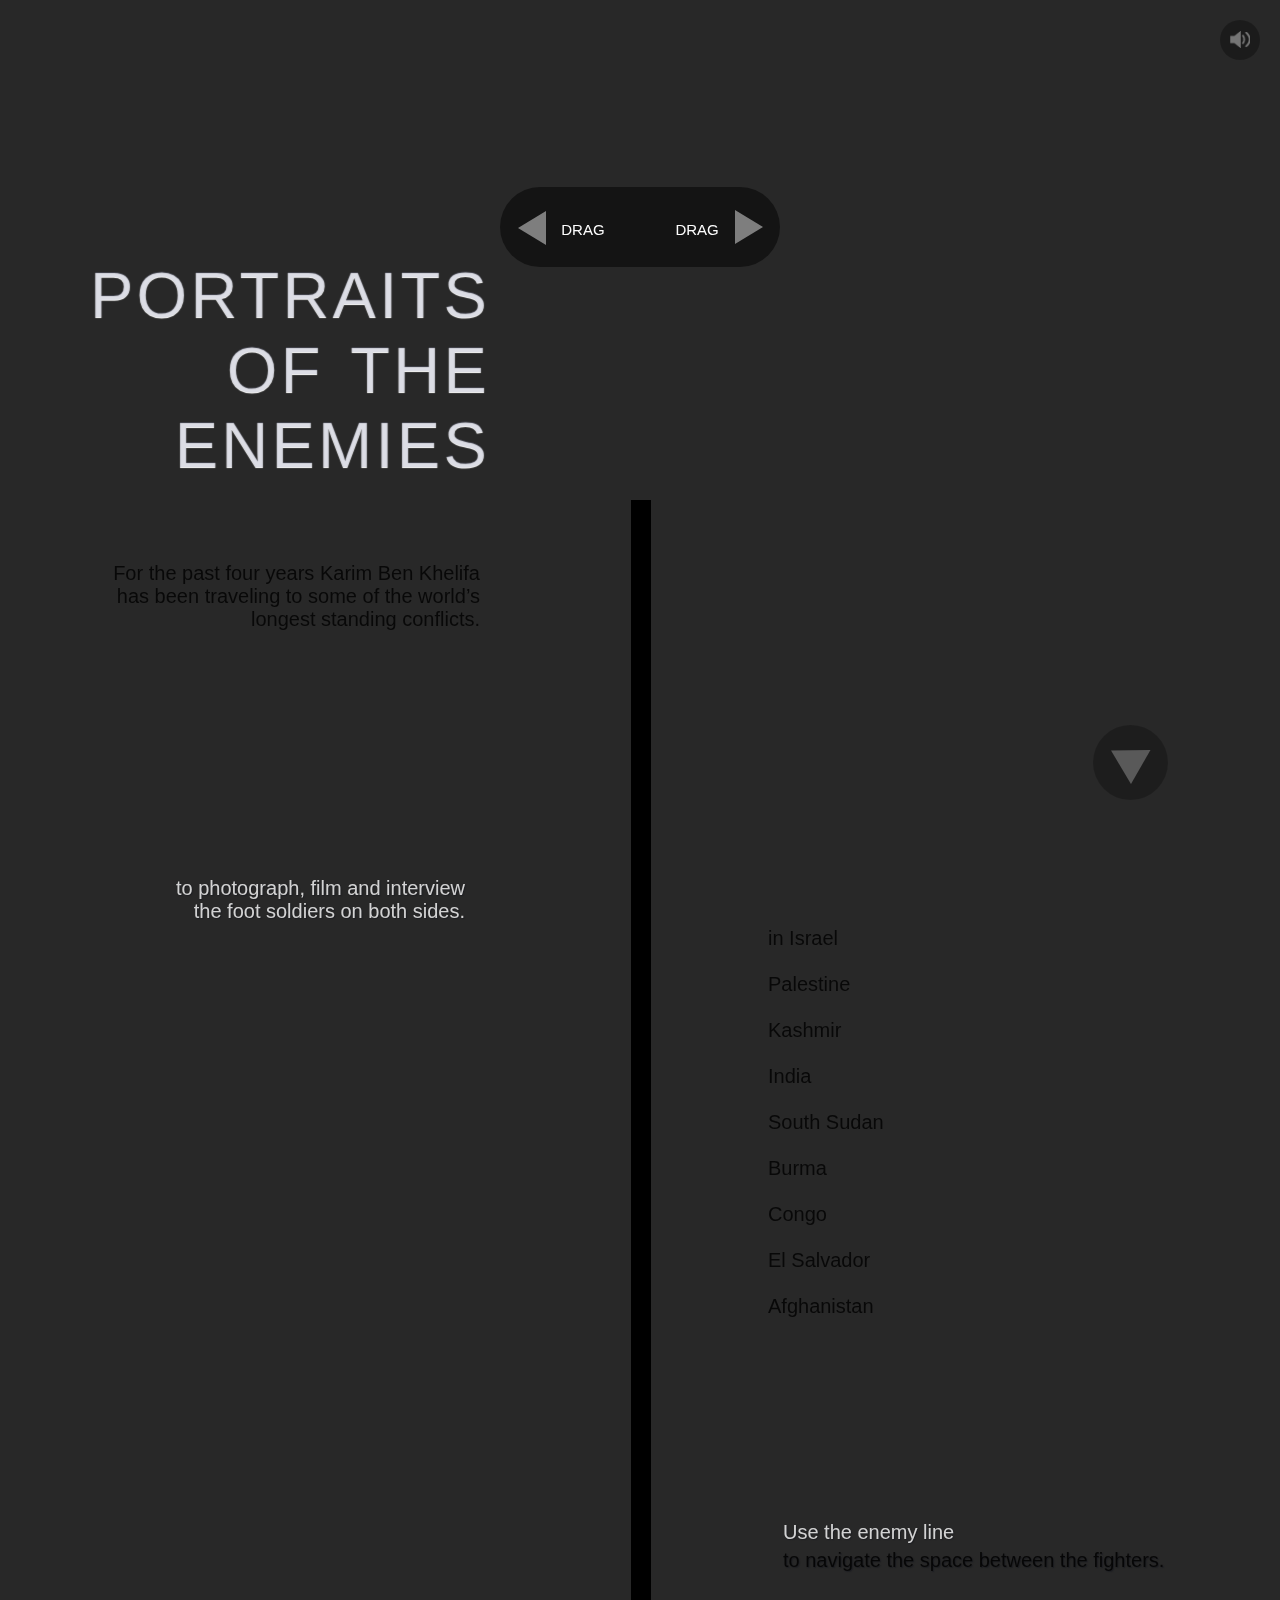
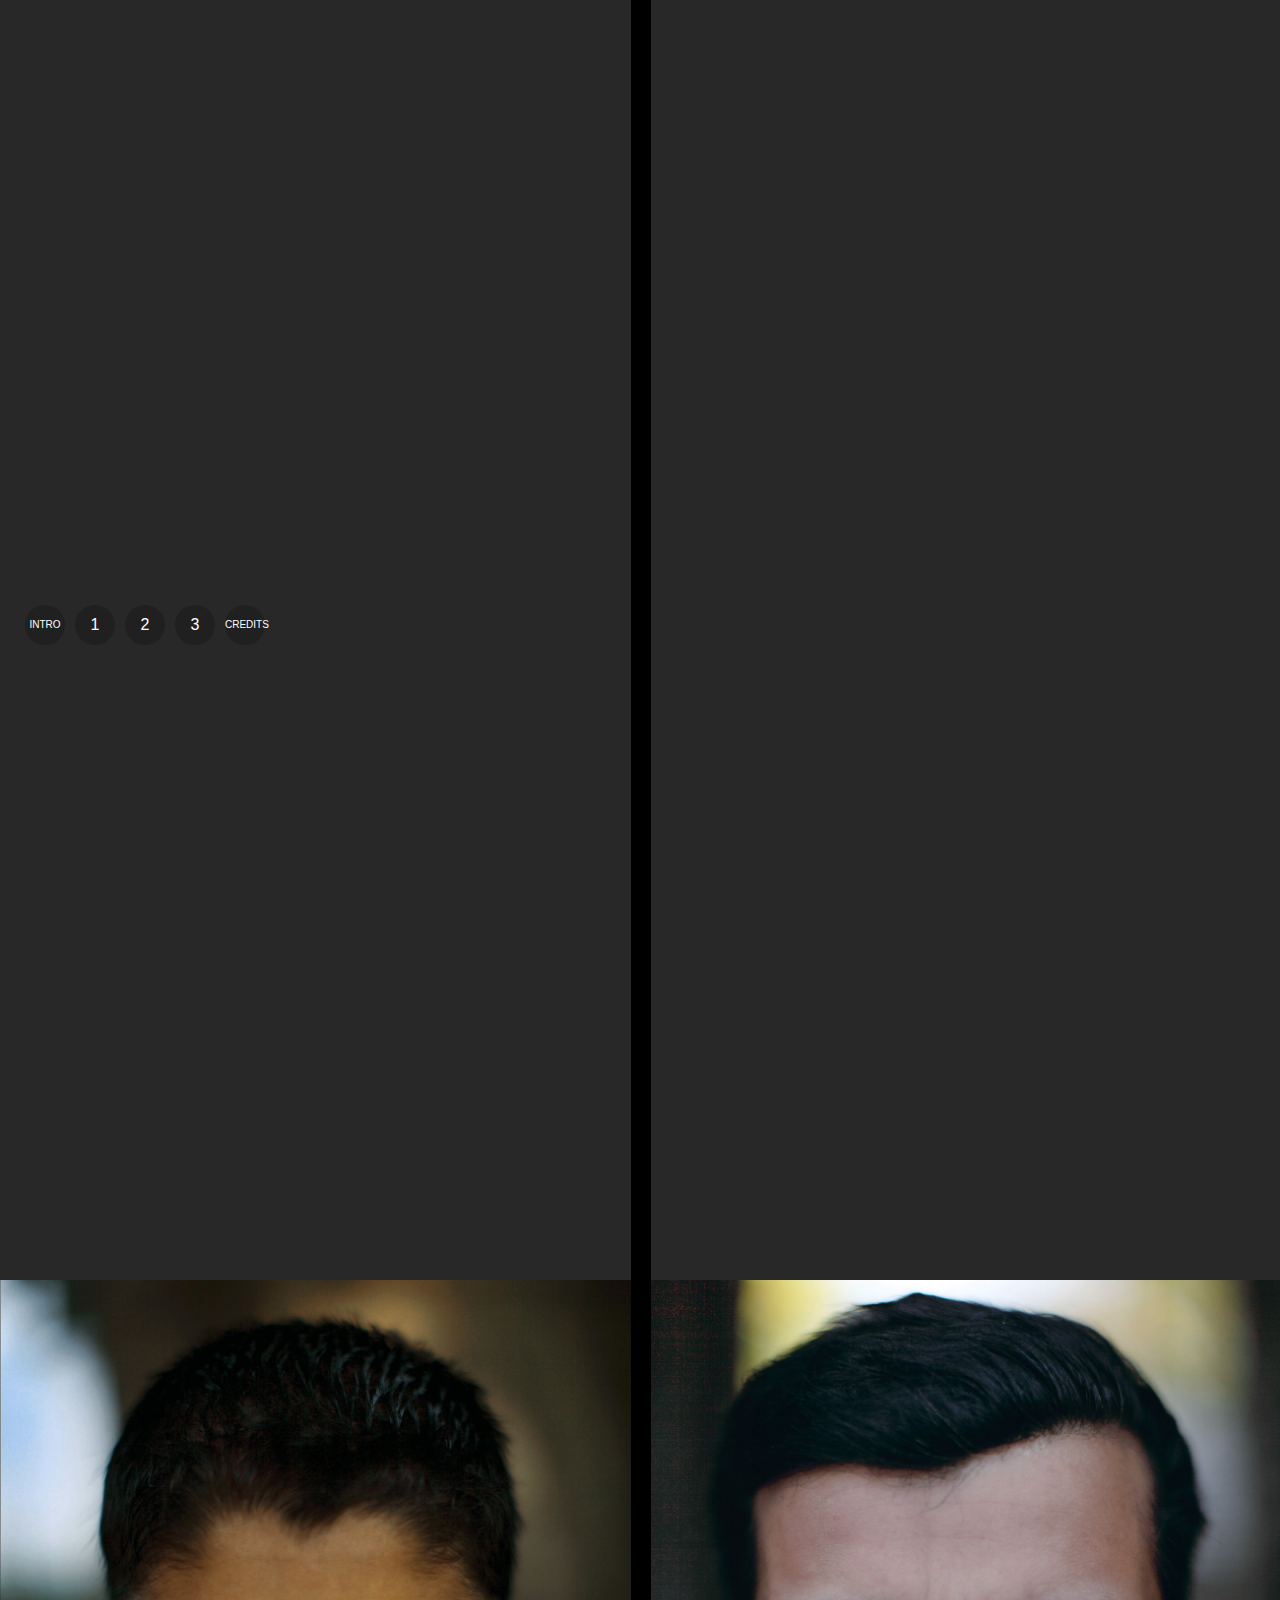
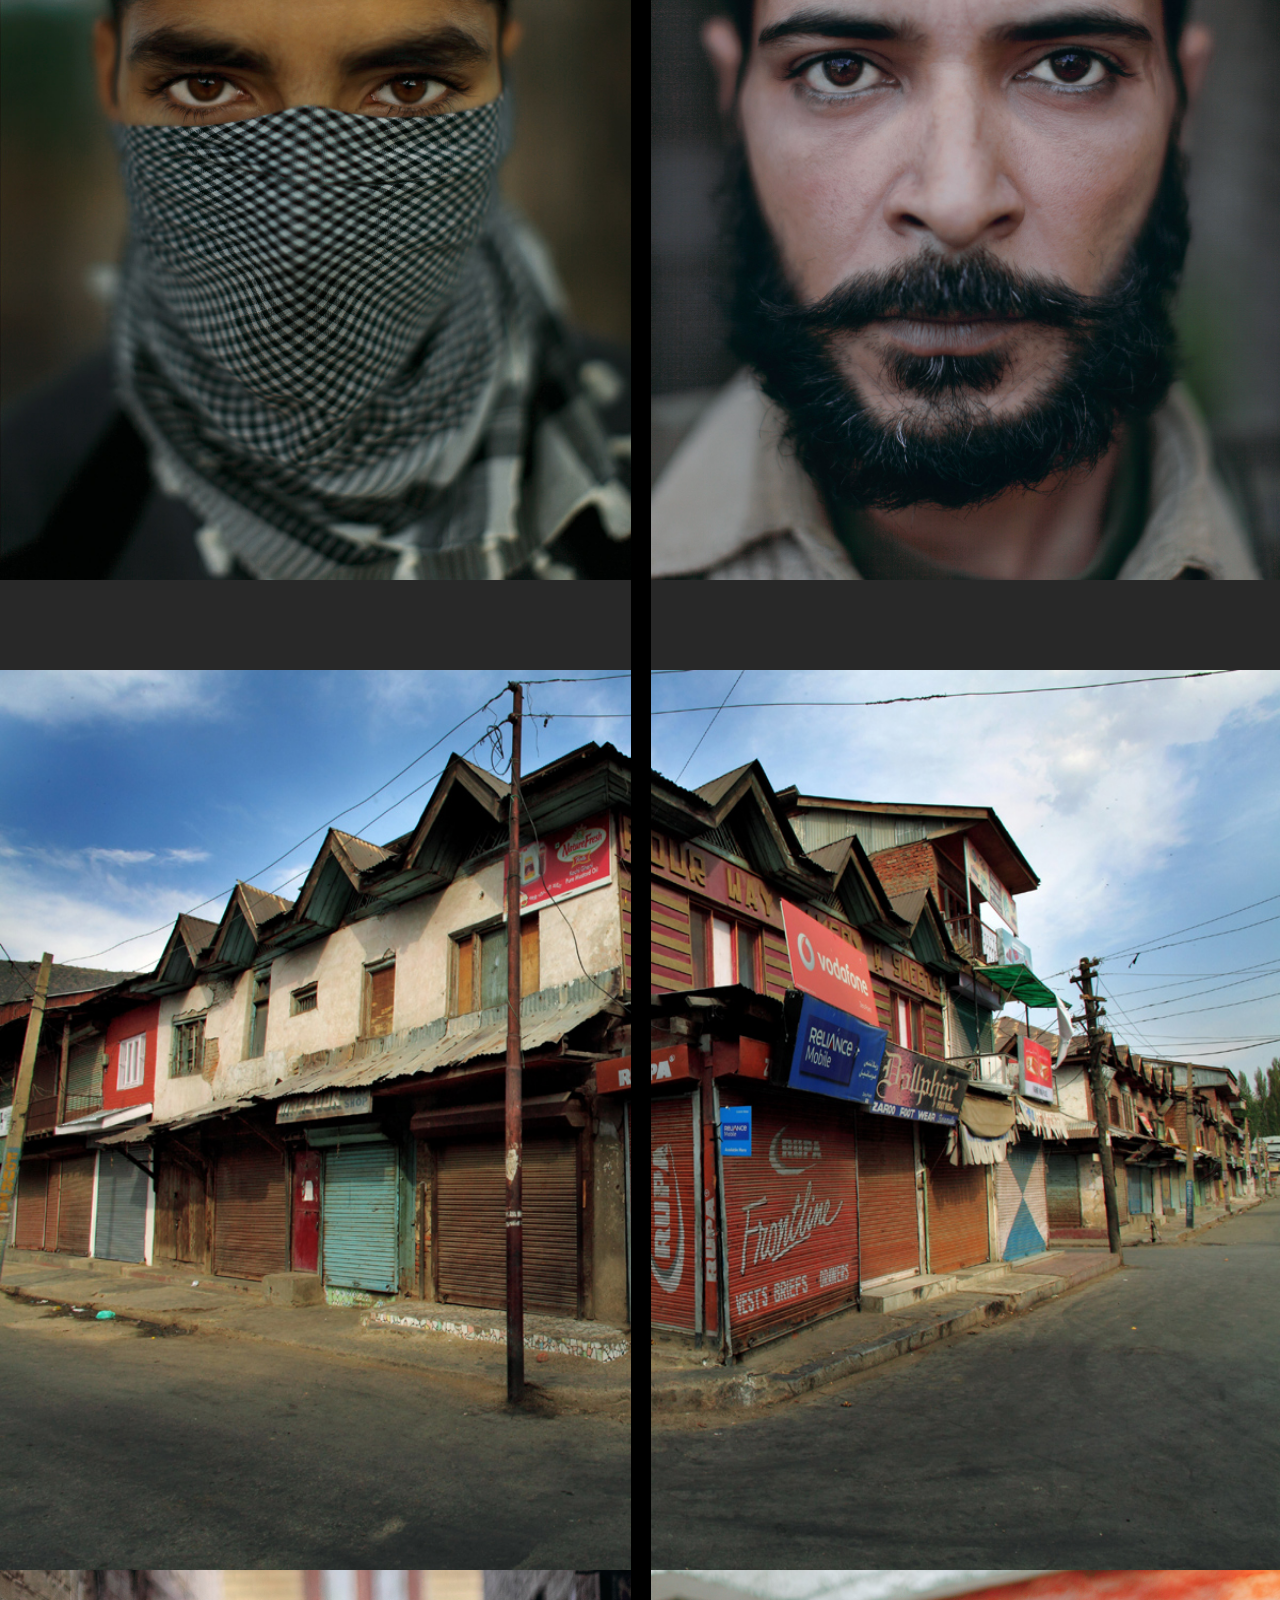
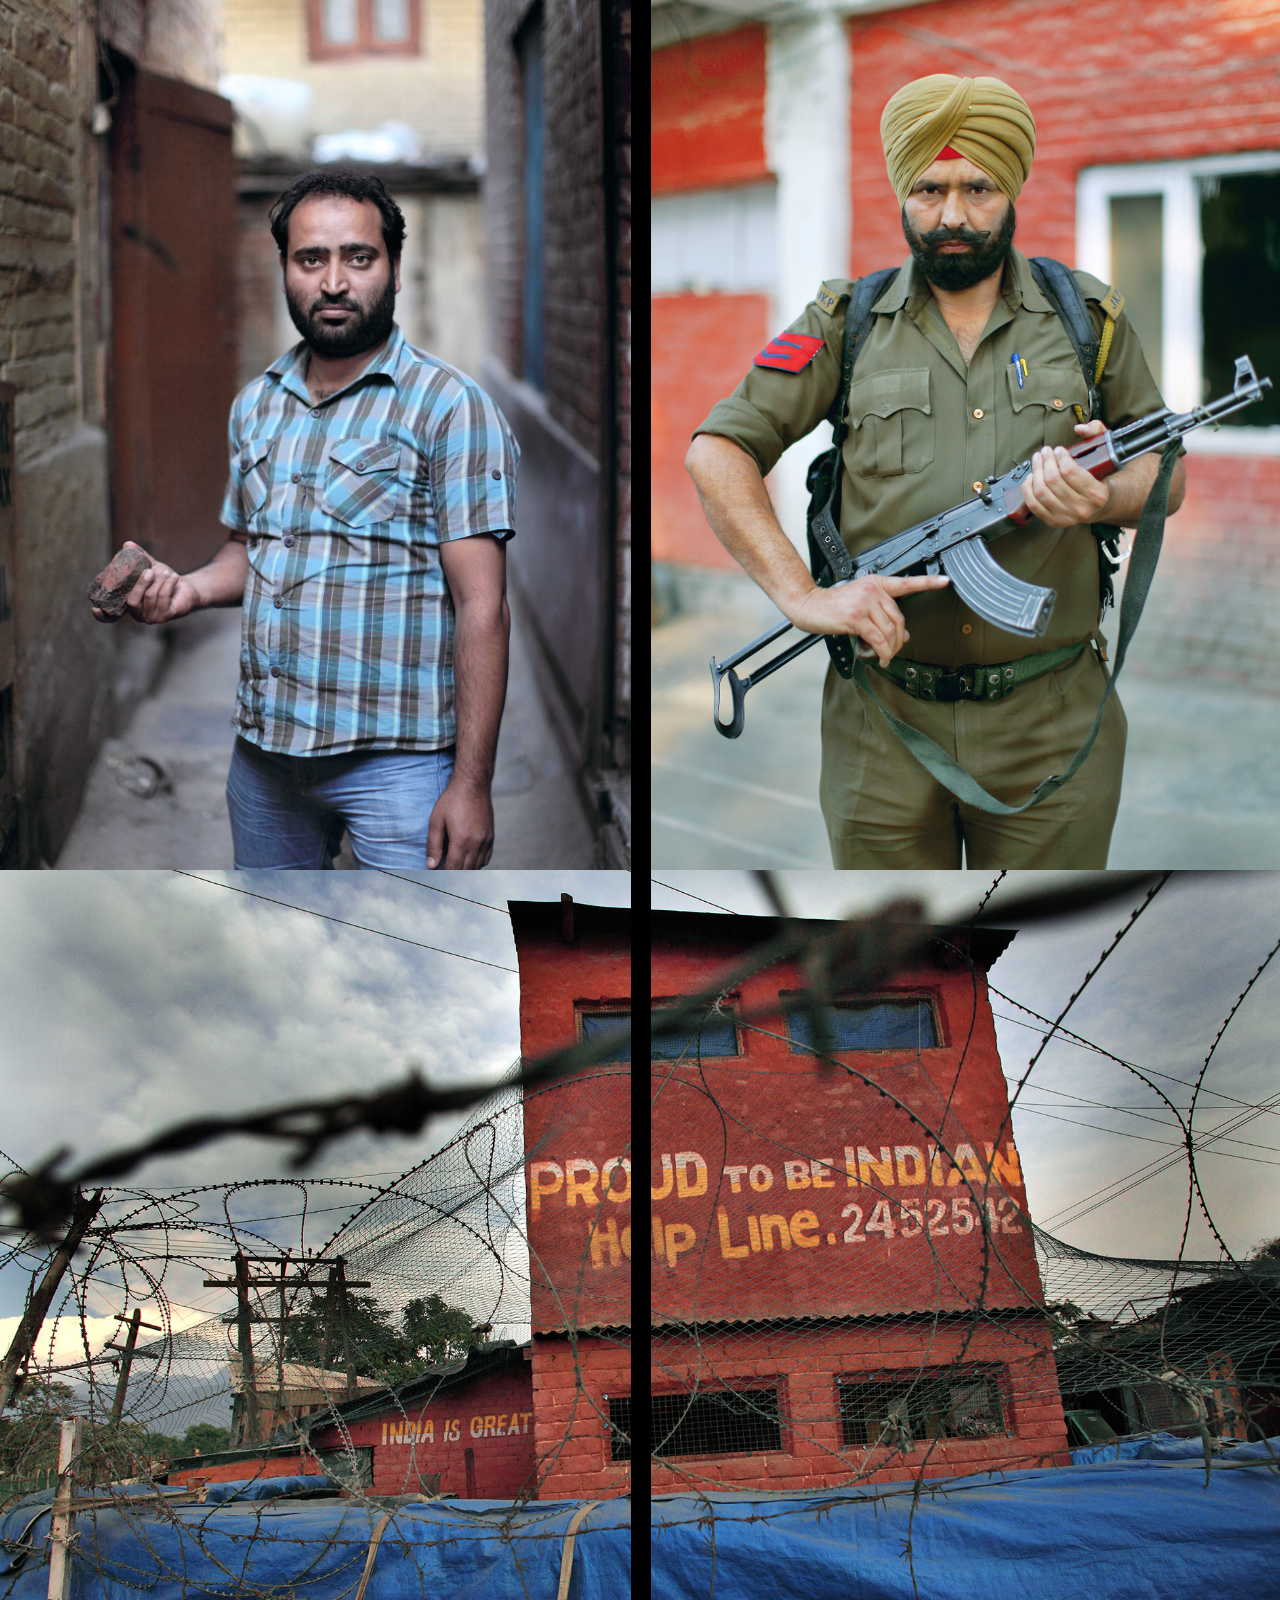
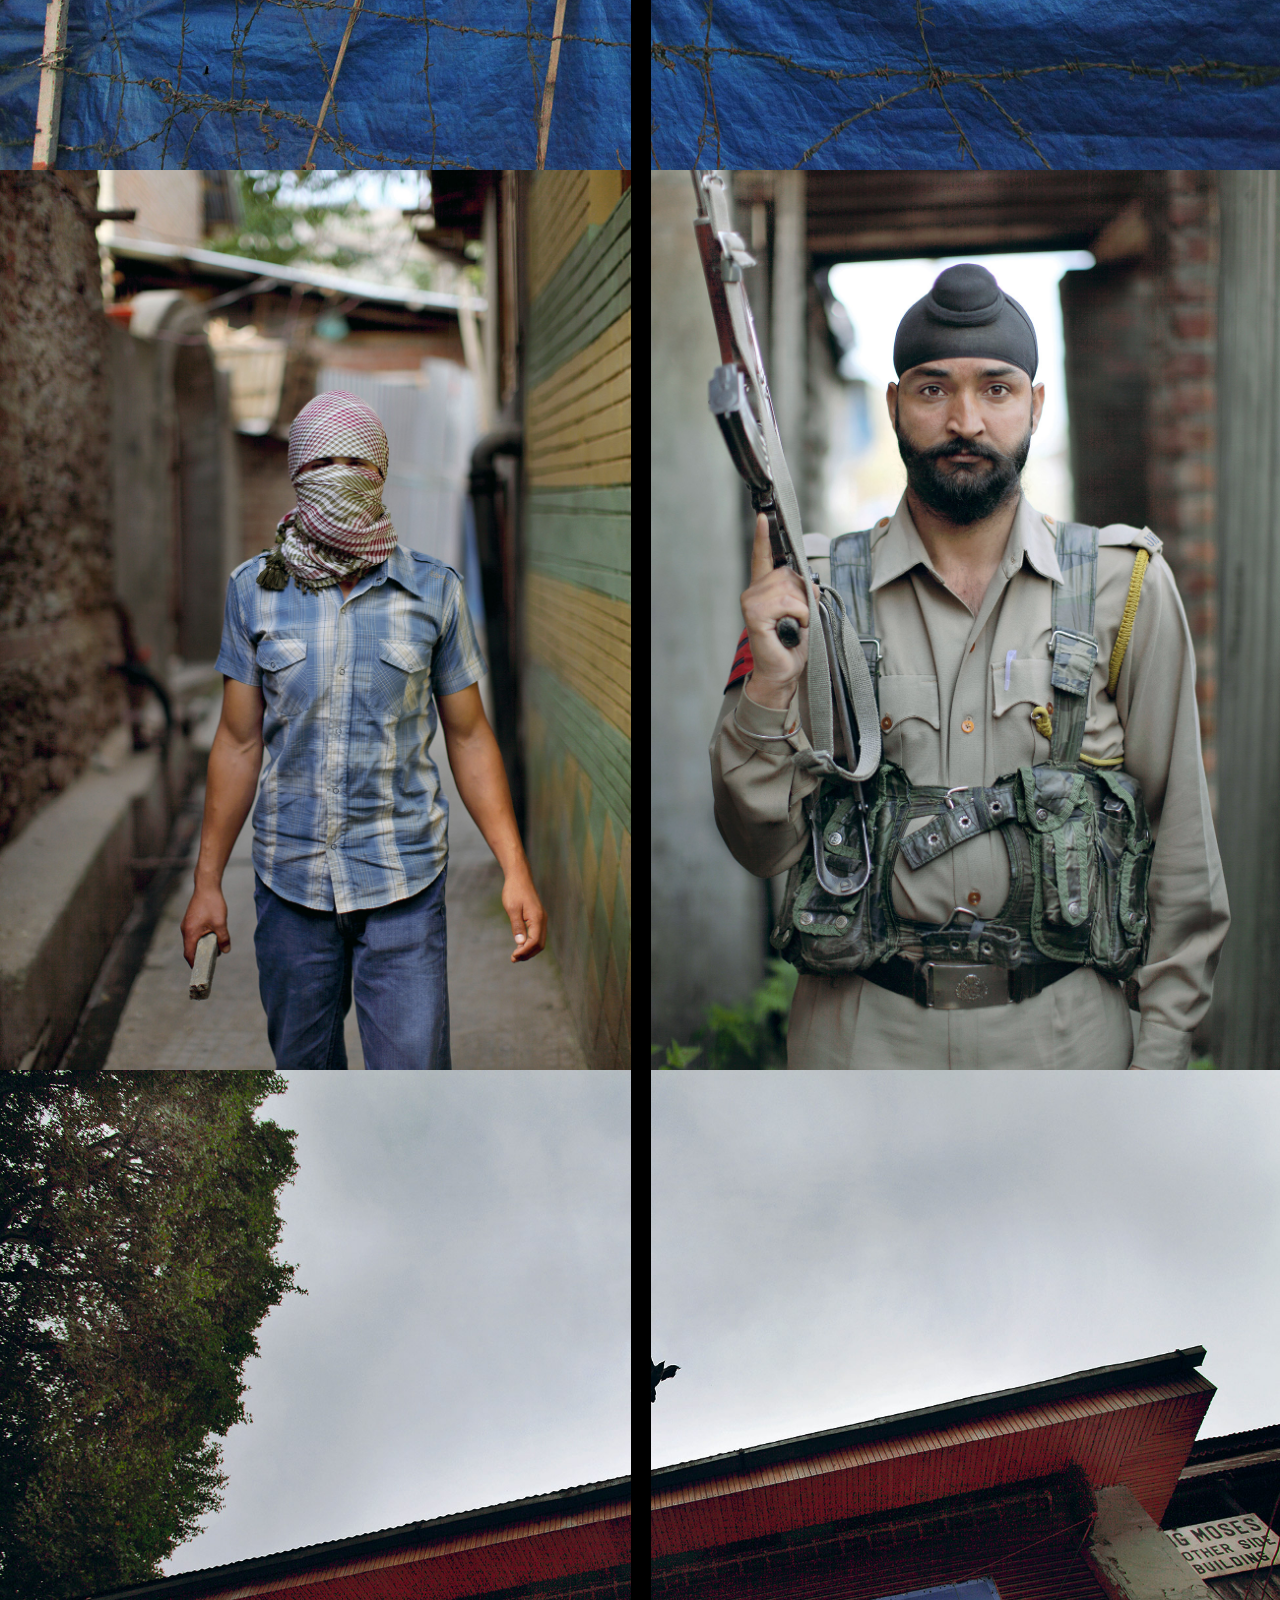
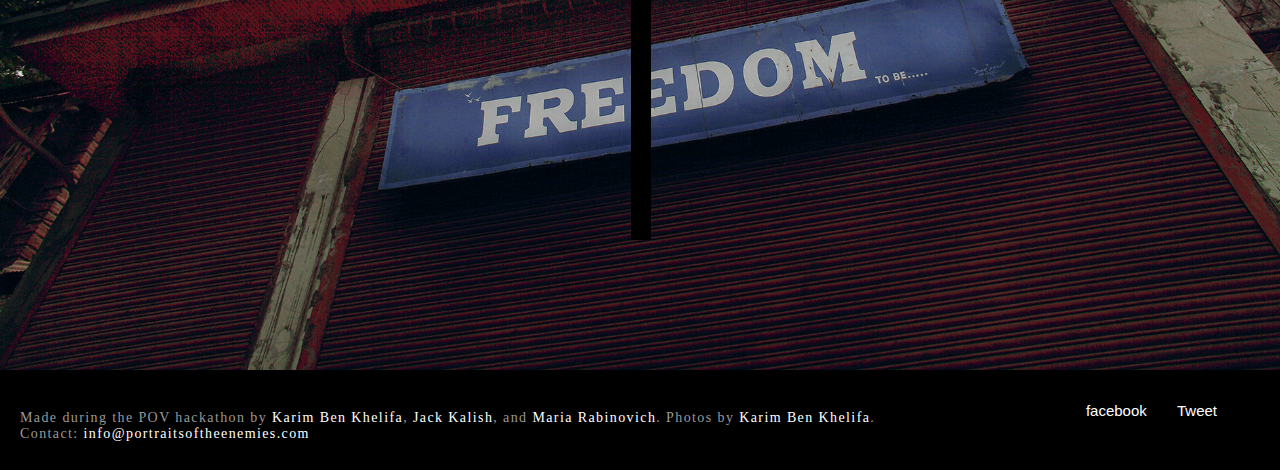
==== commit 0b6441e3: "div positioning" ====
--- a/site/index.html
+++ b/site/index.html
@@ -12,7 +12,7 @@
         <link rel="shortcut icon" href="../favicon.ico"> 
         <link rel="stylesheet" type="text/css" href="css/demo.css" />
         <link rel="stylesheet" type="text/css" href="css/styleScroll.css" />
-		<link rel="stylesheet" type="text/css" href="css/style_test.css" />
+		<link rel="stylesheet" type="text/css" href="css/style.css" />
 		<!-- DC Social Icons CSS -->
 		<link rel="stylesheet" type="text/css" href="http://www.dreamtemplate.com/dreamcodes/social_icons/tsc_social_icons.css" />
 		</head>
@@ -23,8 +23,7 @@
 
 <body>
 <!-- the line lives outside of the conflict divs so it can be as long as the whole document -->
-	<div id="enemyLine">
-		
+	<div id="enemyLine">		
 		<div class="moveLine">
 			<div class="circle"></br></br>DRAG&nbsp;&nbsp;&nbsp;&nbsp;&nbsp;&nbsp;&nbsp;&nbsp;&nbsp;&nbsp;&nbsp;&nbsp;&nbsp;&nbsp;&nbsp;&nbsp;&nbsp;DRAG</div>
 			<div class="arrows arrow-right"></div>
@@ -33,37 +32,40 @@
         <div id="line"></div>
 	</div><!-- enemyLine -->
 
+
+
+
 <div id="volumeControl"><img id="muteButtonImg" src="img/volume.png"/></div>
+
+
+
 
 <div id="scrollDownArrow" class="ss-links">
 				<a class="ss-links2" href="#conflict1"><div class="arrow-down"></div></a>
 		</div>	
+
+
+
+
 
 <div id="introDiv">
 <video id="intro-video" width="0px" height="auto" autoplay loop >
     <source src="img/videos/bar_cropped_800.mp4" type="video/mp4" muted="false">
     <source src="img/videos/bar_cropped_800.webm" type="video/webm" muted="false">
 </video>
-
-	
 			<div id="ss-links" class="ss-links ss-links-before">
-				<!-- <a class="ss-links2" href="#conflict1"><div class="arrow-down"></div></a> -->
 				<a href="#introDiv"><p>INTRO</p></a>
 				<a href="#conflict1">1</a>
 				<a href="#conflict2">2</a>
 				<a href="#conflict3">3</a>
 				<a href="#footer"><p>CREDITS</p></a>
-			</div>
-	
-			
+			</div>			
          <div id="ss-container" class="ss-container">
-            
-               
                
                <div class="ss-row ss-small">
                     <div class="ss-left">
                         <h3>
-                            <span><!-- Some text about something here --></span>
+                            <span></span>
                         </h3>
                     </div>
                     <div class="ss-right">
@@ -76,28 +78,26 @@
                     </div>
                     <div class="ss-right">
                         <h3>
-                            <span><!-- Some text about something here --></span>
+                            <span></span>
                         </h3>
                     </div>
                 </div>
             
                 <div class="ss-row">
-                    <div class="ss-left title"><!-- LEFT SLIDE IN 1 -->
+                    <div class="ss-left title">
                          <h2 id="one">Portraits of the Enemies</h2> 
                     </div>
-                    <div class="ss-right"><!-- RIGHT SLIDE IN 1 -->
+                    <div class="ss-right">
                      </div>
                 </div>
-                
-                
-                
+            
                 <div class="ss-row ss-medium">
                     <div class="ss-left">
                         For the past four years Karim Ben Khelifa has been traveling to some of the world’s longest standing conflicts.
                     </div>
                     <div class="ss-right">
                         <h3>
-                            <span><!-- to photograph, film and interview  -->
+                            <span>
 							</span>  </h3>
                     </div>
                 </div>               
@@ -123,7 +123,6 @@
 	
 				<div class="ss-row ss-large">
                     <div class="ss-left">
-                       <!--  Some text about something here -->
                     </div>
                     <div class="ss-right">
                         <h3>
@@ -149,11 +148,9 @@
 </video>
 -->
 
-<div id="video_div1">	</div>
+<!-- <div id="video_div1">	</div> -->
 
 <!-- each conflict pair has their own conflict div -->
-
-
 
 
 
@@ -317,14 +314,17 @@
 
 	//initiate a main scroll tracker here and use this maybe //http://stackoverflow.com/questions/14390464/jquery-stick-div-on-scroll
 	//and the javascript plugin for easing and "scrollscript.js" if statements can activate a slow ease along with the volume boost of the new "active div", we can have the idea of active and passive divs. Videos can stop and sounds can stop for passive divs.
-	var introDiv_Height =$(window).height()*3.8;/* $('#intro-video').height(); */
-	var Window_Height =$(window).height();
+	var introDiv_Height =$(window).height()*3.3;/* $('#intro-video').height(); */
+	
+	var WindowHeight =$(window).height();
 $('#conflict1').css('top', introDiv_Height);
-$('#landscape1').css('top', Window_Height+introDiv_Height);
-$('#conflict2').css('top', Window_Height*2+introDiv_Height);
-$('#landscape2').css('top', Window_Height*3+introDiv_Height);
-$('#conflict3').css('top', Window_Height*4+introDiv_Height);
-$('#landscape3').css('top', Window_Height*5+introDiv_Height);
+$('#landscape1').css('top', WindowHeight+introDiv_Height);
+$('#conflict2').css('top', WindowHeight*2+introDiv_Height);
+$('#landscape2').css('top', WindowHeight*3+introDiv_Height);
+$('#conflict3').css('top', WindowHeight*4+introDiv_Height);
+$('#landscape3').css('top', WindowHeight*5+introDiv_Height);
+$('#footer').css('top', WindowHeight*6+introDiv_Height);
+$('#line').css('height', WindowHeight*5.3+introDiv_Height);
 		})
 	//activate the full screen mode:
 			var FullscreenrOptions = {  width: 1300, height: 1951, bgID: '.BigImage', idRight: '.BigImage' };
--- a/site/css/style.css
+++ b/site/css/style.css
@@ -0,0 +1,328 @@
+body {
+	/* overflow:hidden;  */		/* needed to eliminate scrollbars caused by the background image */
+	overflow-x: hidden;
+	padding:0;margin:0;		/* necesarry for the raster to fill the screen */
+	height:100%;width:100%;
+	background:white;
+	-webkit-touch-callout: none;
+-webkit-user-select: none;
+-khtml-user-select: none;
+-moz-user-select: none;
+-ms-user-select: none;
+user-select: none;
+}
+body{text-align: center;background:rgb(40,40,40);}
+/* #wholescreen{width:100%;height:100%; position:absolute; margin:0px; padding: 0px;} */
+
+#position{color:black; position:absolute; left:0px;top:10px; z-index: 350;
+color:white;}   
+
+
+.clearBlack{
+background:rgba(0,0,0,.4);
+position:absolute;
+bottom:0px;
+height:100px;
+width:100%;
+z-index: 50;
+display:none;
+}
+.leftname{	
+					/* Place the new body above the background image */
+				/* restore scrollbars for the content */
+		/* Make the new body fill the screen */
+	background: url('../img/raster.png'); /* this is just a fancy raster, you can remove it; I kinda like it though */
+	margin:0px;
+	border:0px; }
+.rightname{				/* Place the new body above the background image */
+	 			/* restore scrollbars for the content */
+		/* Make the new body fill the screen */
+	background: url('../img/raster.png'); /* this is just a fancy raster, you can remove it; I kinda like it though */
+	
+	margin:0px;
+	border:0px;}
+
+
+.name{color:white;font-family:"Helvetica Neue"; font-size:40px; font-weight:lighter; display:block; }
+.leftalign{text-align:left; padding-left: 20px;}
+.rightalign{text-align: right; padding-right: 20px;}
+
+.leftImg {
+	position:absolute;
+	z-index: -1;
+	margin:0px;
+	border:0px;
+	
+}
+
+.rightImg {
+	position:absolute;
+	z-index: -1;
+	margin:0px;
+	border:0px;
+	
+}
+
+.left{
+	position:absolute;
+	z-index: 5;				/* Place the new body above the background image */
+	overflow:hidden; 			/* restore scrollbars for the content */
+	height:100%;width:50%;	/* Make the new body fill the screen */
+	background: url('../img/raster.png'); /* this is just a fancy raster, you can remove it; I kinda like it though */
+	margin:0px;
+	border:0px;
+	
+}
+
+.right{
+	position:absolute;
+	z-index: 5;				/* Place the new body above the background image */
+	overflow:hidden; 			/* restore scrollbars for the content */
+	height:100%;width:50%;	/* Make the new body fill the screen */
+	background: url('../img/raster.png'); /* this is just a fancy raster, you can remove it; I kinda like it though */
+	left: 50%;
+	margin:0px;
+	border:0px;
+}
+
+.leftMoreDiv{position:absolute; width:0px;height:100%;display:block;;background:rgba(0,0,0,.8);z-index: 75; left:0px;}
+
+/* background: url('../img/raster.png'); */
+
+
+.rightMoreDiv{position:absolute; width:0px; height:100%; display:block;  background:rgba(0,0,0,.8);z-index: 75;right:0px;    
+/* background: url('../img/landscape2.jpg'); background-position:fixed; background-size: cover; */
+}
+
+
+.moreInfo{display:block; position:absolute; top:-40px; height:100%; z-index:400; padding:40px;padding-top:0px; position:absolute;background: url('../img/raster.png'); }
+
+.leftMoreInfo{ right:0px; text-align:left; margin-right:130px; }
+.rightMoreInfo{left:0px;  text-align:right; margin-left:130px;}
+
+
+
+
+
+.moreInfo p{color:white;z-index:450; width:350px;font-family: "Helvetica Neue"; font-size:14px; font-weight:lighter; line-height: 2em; margin-top:100px; /* background: rgba(0,0,0,0.5); */}
+
+
+#volumeControl{
+position:fixed;
+display:block;
+top:43px;
+right:20px;
+z-index:100;
+margin-top:-23px;
+margin-left:-40px;
+background: rgba(0,0,0,.3);   
+width: 40px;
+height: 40px;
+border-radius: 50%;
+z-index:3000;
+cursor:pointer;
+}
+#volumeControl:hover{background: rgba(0,0,0,.4); 	
+	-webkit-transition: background 0.2s linear;
+	-moz-transition: background 0.2s linear;
+	-o-transition: background 0.2s linear;
+	-ms-transition: background 0.2s linear;
+	transition: background 0.2s linear;}
+#volumeControl p{
+font-size:10px;
+margin-top:13px;
+color:white;
+font-family: "Helvetica"
+}
+
+#line {
+   position: absolute;
+   background:rgba(0,0,0,1);
+   height: 100%;
+   width: 20px;
+   cursor:/* pointer */ col-resize;
+   top: 0px;
+   left:50%;
+   z-index:102;
+   margin-left:-9px;
+   margin-top:500px;
+}
+
+.moveLine{
+	
+	position:fixed;
+	top:210px;
+	display:none;
+	left:50%;
+	z-index:100;
+	cursor: /* pointer */ col-resize;
+}
+
+/*
+
+
+.arrows{
+	width: 0px;
+	height: 0px;
+	border-style: solid;
+	z-index:-1;
+	-webkit-transform:rotate(360deg);
+}
+
+.arrow-right {
+border-width: 17px 0 17px 28px;
+border-color: transparent transparent transparent rgba(255,255,255,1);
+margin-left:7px;
+
+}
+
+.arrow-left {
+border-width: 17px 28px 17px 0;
+border-color: transparent rgba(255,255,255,1) transparent transparent;
+margin-left:-32px;
+margin-top:-33px;
+}*/
+
+.circle {position:absolute;
+	margin-top:-23px;
+	margin-left:-140px;
+    background: rgba(0,0,0,.5);   
+    width: 280px;
+    height: 80px;
+    border-radius: 50px;
+    z-index:103;
+	color:#FFF;
+}
+
+/*
+.circle {position:fixed;
+	margin-top:-23px;
+	margin-left:-40px;
+    background: rgba(0,0,0,.5);   
+    width: 80px;
+    height: 80px;
+    border-radius: 50%;
+    z-index:-2;
+}*/
+
+.arrows{
+	width: 0px;
+	height: 0px;
+	border-style: solid;
+	z-index:104;
+	-webkit-transform:rotate(360deg);
+}
+
+.arrow-right {
+border-width: 17px 0 17px 28px;
+border-color: transparent transparent transparent rgba(255,255,255,1);
+margin-left:95px;
+
+}
+
+.arrow-left {
+border-width: 17px 28px 17px 0;
+border-color: transparent rgba(255,255,255,1) transparent transparent;
+margin-left:-122px;
+margin-top:-33px;
+}
+
+
+.arrow-down {
+		width: 0px;
+	height: 0px;
+	border-style: solid;
+	z-index:101;
+	-webkit-transform:rotate(360deg);
+border-width: 20px 34px 19px 0;
+border-color: transparent rgba(255,255,255,.5) transparent transparent;
+margin-left:6px;
+margin-top:4px;
+z-index: 5001;
+transform: rotate(30deg);
+-ms-transform: rotate(30deg); /* IE 9 */
+-webkit-transform: rotate(30deg); /* Safari and Chrome */
+}
+
+
+
+
+#video_div1{position:absolute; display:block;width:100%;height:2400px; margin-left:0px;margin-right:0px;top:0px;
+
+z-index:2000;
+}
+
+#introDiv{display:block; position:absolute; top:0px;left:0px;height:1000px; width:100%;}
+.landscape{display:block; width:100%; height:100%; position:absolute;background:black;}
+.conflict{display:block; width:100%;height:100%; position:absolute; margin:0px; padding: 0px;}
+#conflict1{top:3000px; }
+#landscape1{top:4000px; background-image:url('../img/landscape1.jpg'); background-repeat: no-repeat; background-position: 50% 50%; background-size:100% 100%;}
+#conflict2{top:5000px;}
+#landscape2{top:6000px; background-image:url('../img/landscape2.jpg');background-position: 50% 50%;background-size:100% 100%;}
+#conflict3{top:7000px;}
+#landscape3{top:8000px; background-image:url('../img/landscape3.jpg');background-position: 50% 50%;background-size:100% 100%;}
+
+
+
+
+
+
+
+
+
+
+#footer{/* display:block;  */
+	background:black; 
+	position: absolute;
+   /*  bottom: 0; */
+    width: 100%;
+    height: 100px;
+    margin: 0 auto;
+    z-index:100000000;
+    top:9200px;
+
+
+}
+#footer p{color:#999; font-family: "Helvetica Neue"; font-size: 14px; font-weight: lighter; margin-top:40px;letter-spacing:.1em; text-align: left; margin-left:20px;}
+#footer p a{color:white; text-decoration:none; cursor:pointer;}
+#footer p a:hover{text-decoration:underline;}
+#footer img{position:relative;float:right;margin-top:-30px; margin-right:50px;}
+
+
+.downarrow{font-size:40px;
+font-weight:bold;
+color:white;
+margin-top:-30px;
+}
+
+/* h2.fighterName{font-size:15px; display:block; height:20px;} */
+
+
+#muteButtonImg{margin-top:11px; 
+width:20px;
+opacity:0.4;
+filter:alpha(opacity=40);
+z-index: 900000; /* For IE8 and earlier */
+}
+
+
+#intro-video{z-index: 102;
+width:100%;
+height:auto;
+display:block;
+/* background:black; */
+position:absolute;
+top:0px;
+left:0px;
+margin:0px;
+padding:0px;
+
+}
+
+
+.socialShare{display:block; float:right; margin-right:50px; margin-top:-40px;}
+.socialShare a{margin:13px;}
+
+.fightername{display:block; font-size:18px; color:white; margin-top:15px; margin-bottom:-25px;}
+.nameleft{text-align:left; margin-left:35px;}
+.nameright{text-align:right; margin-right:35px;}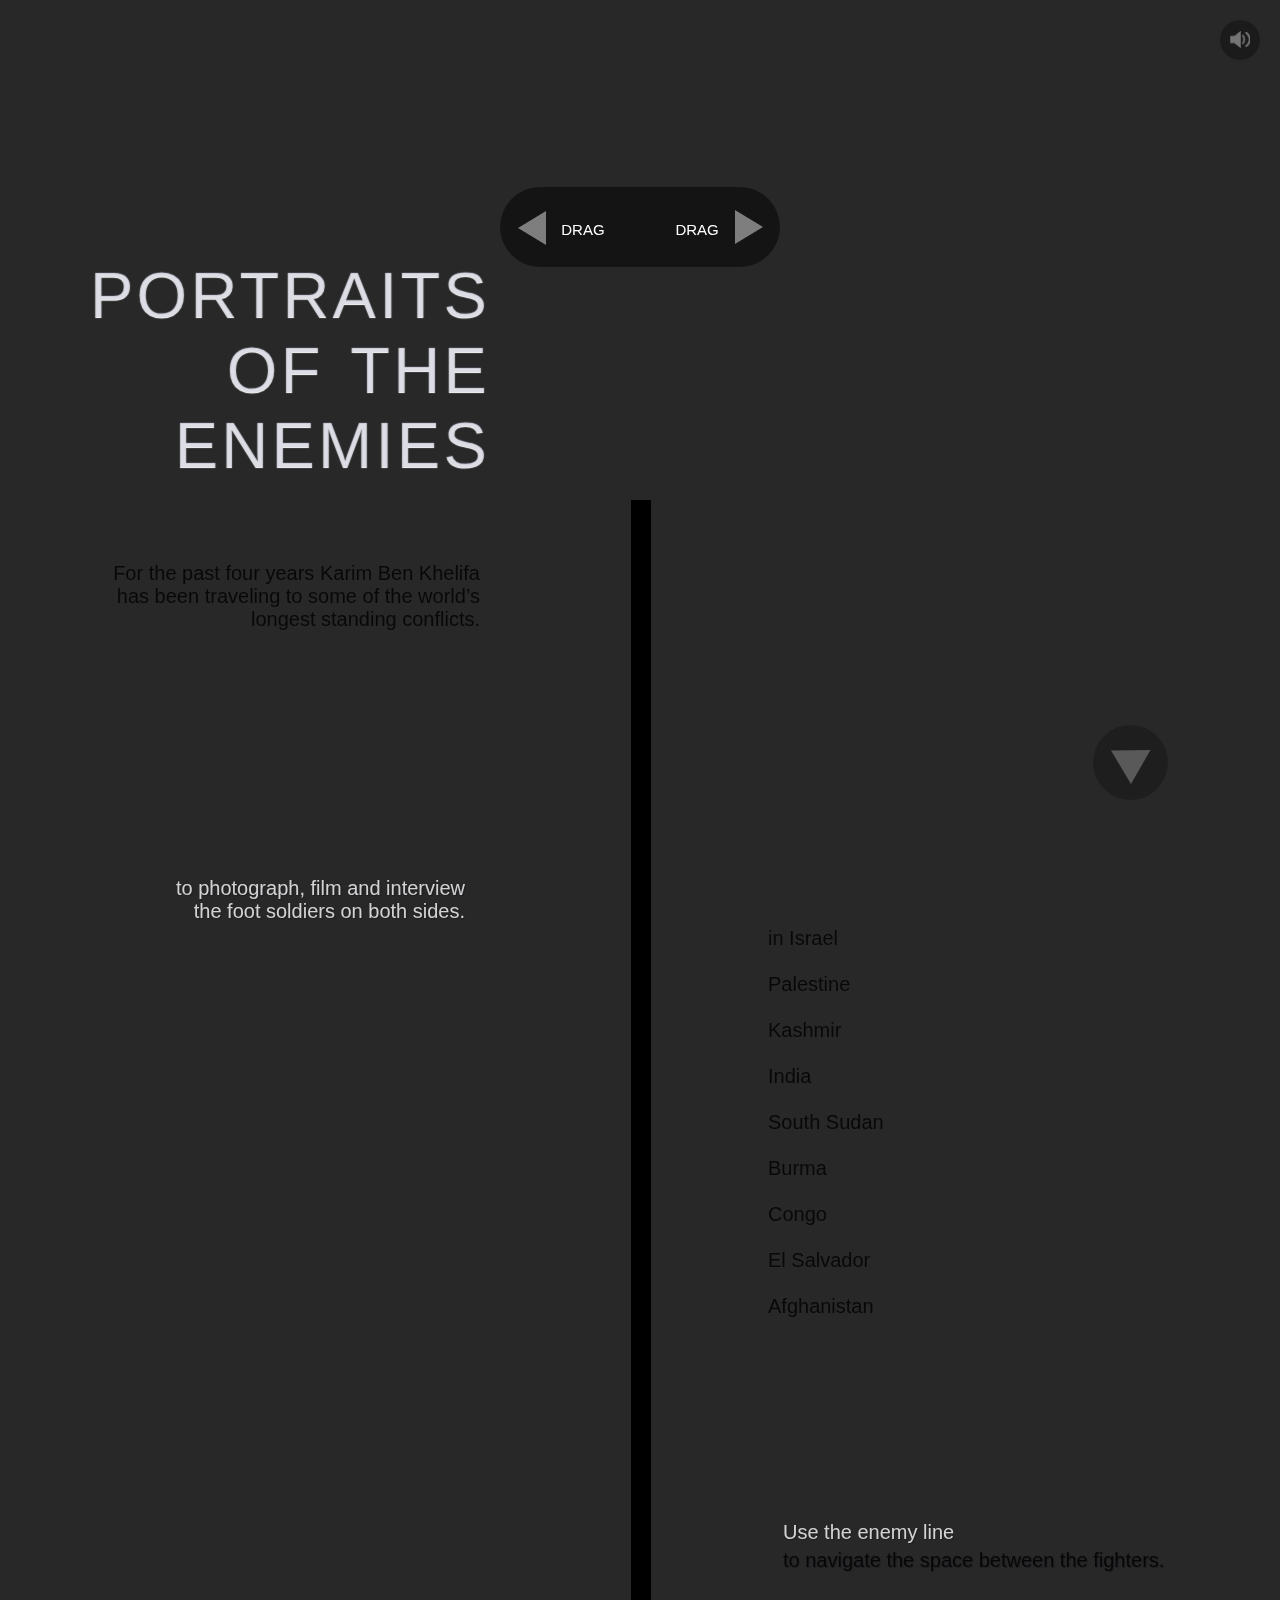
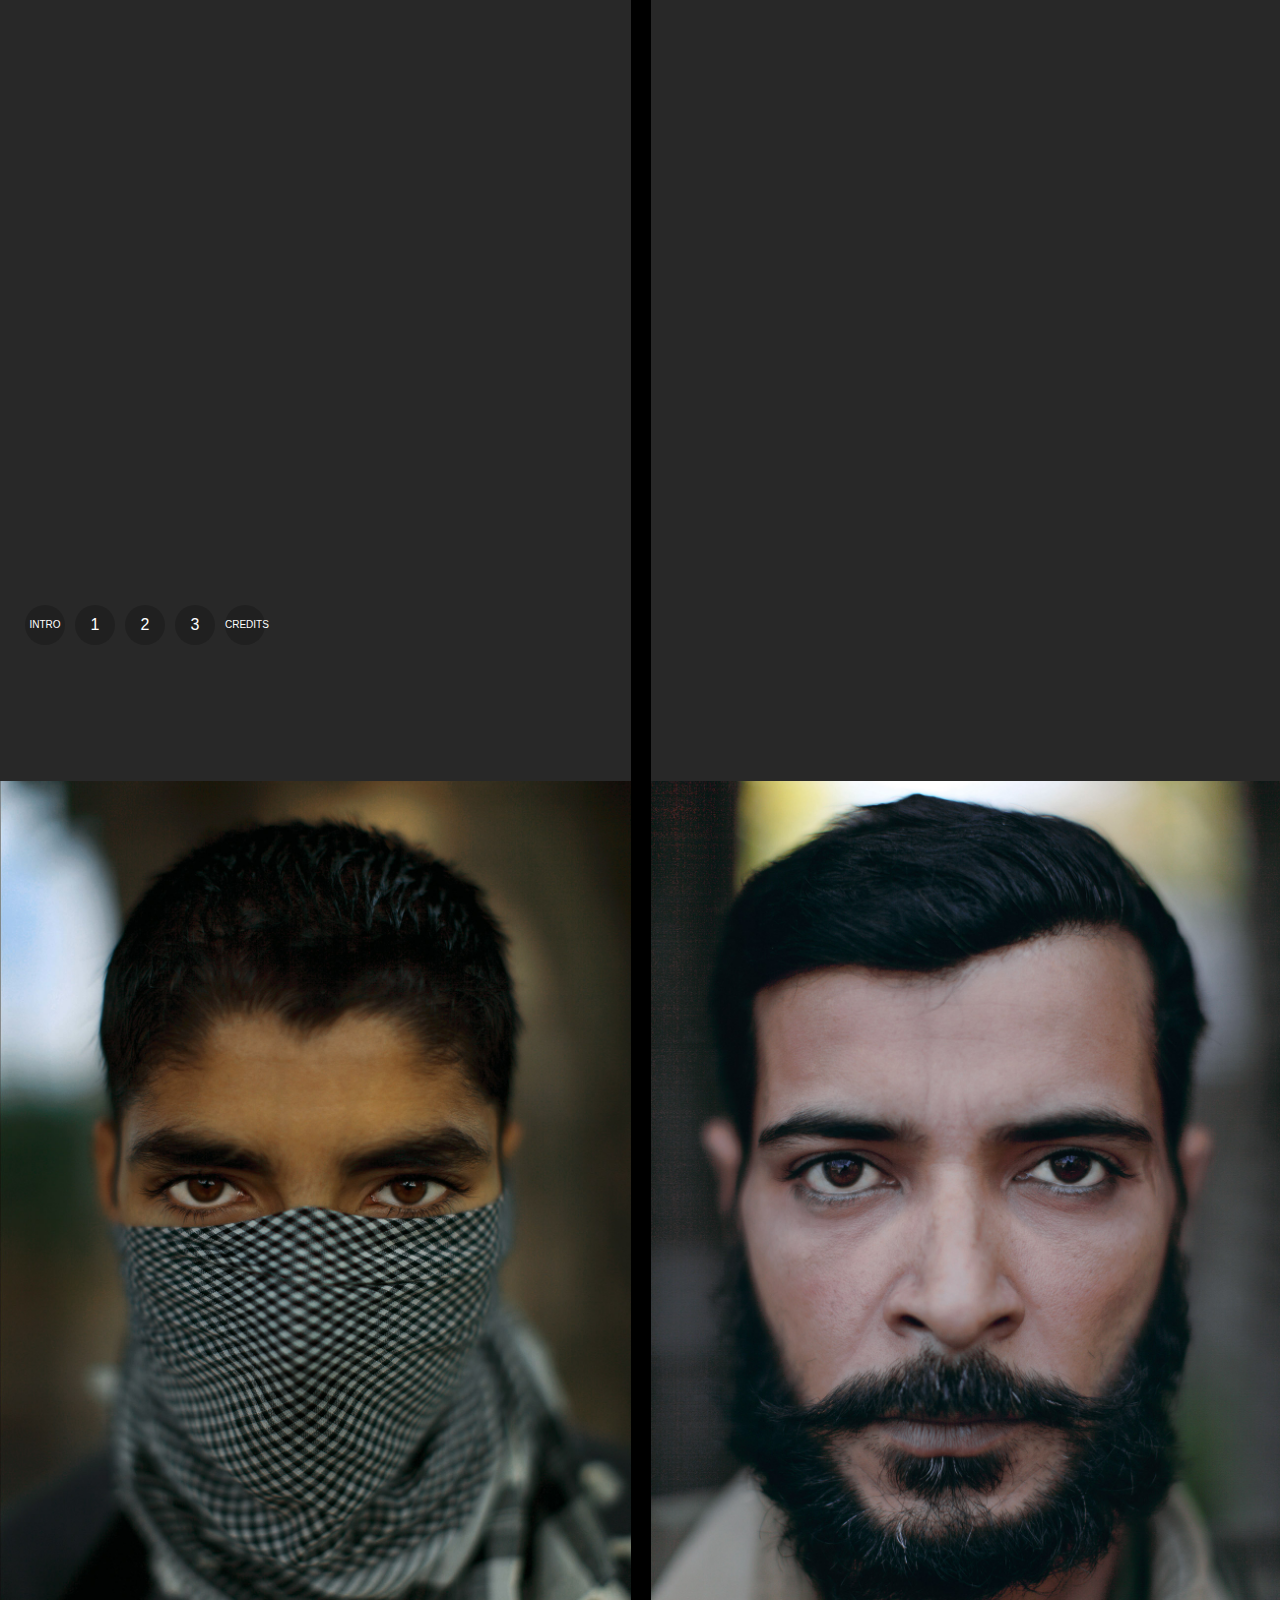
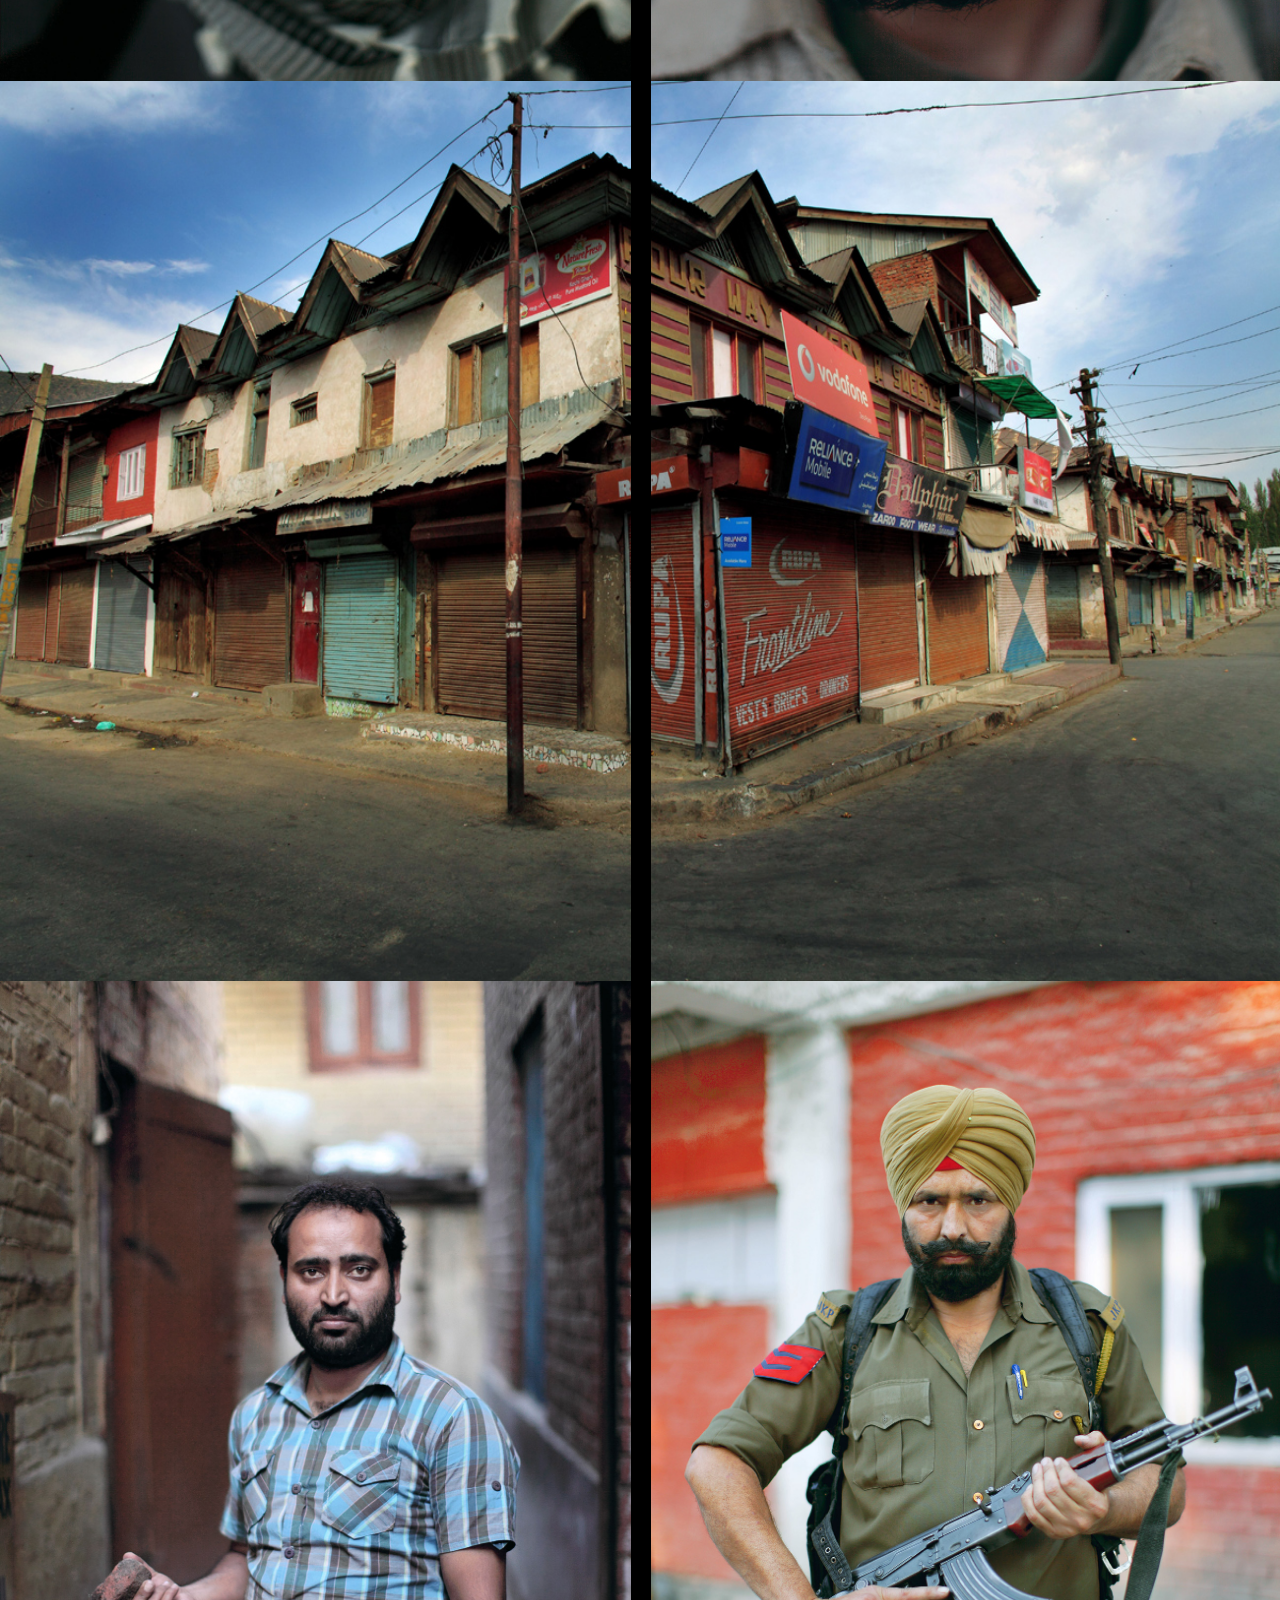
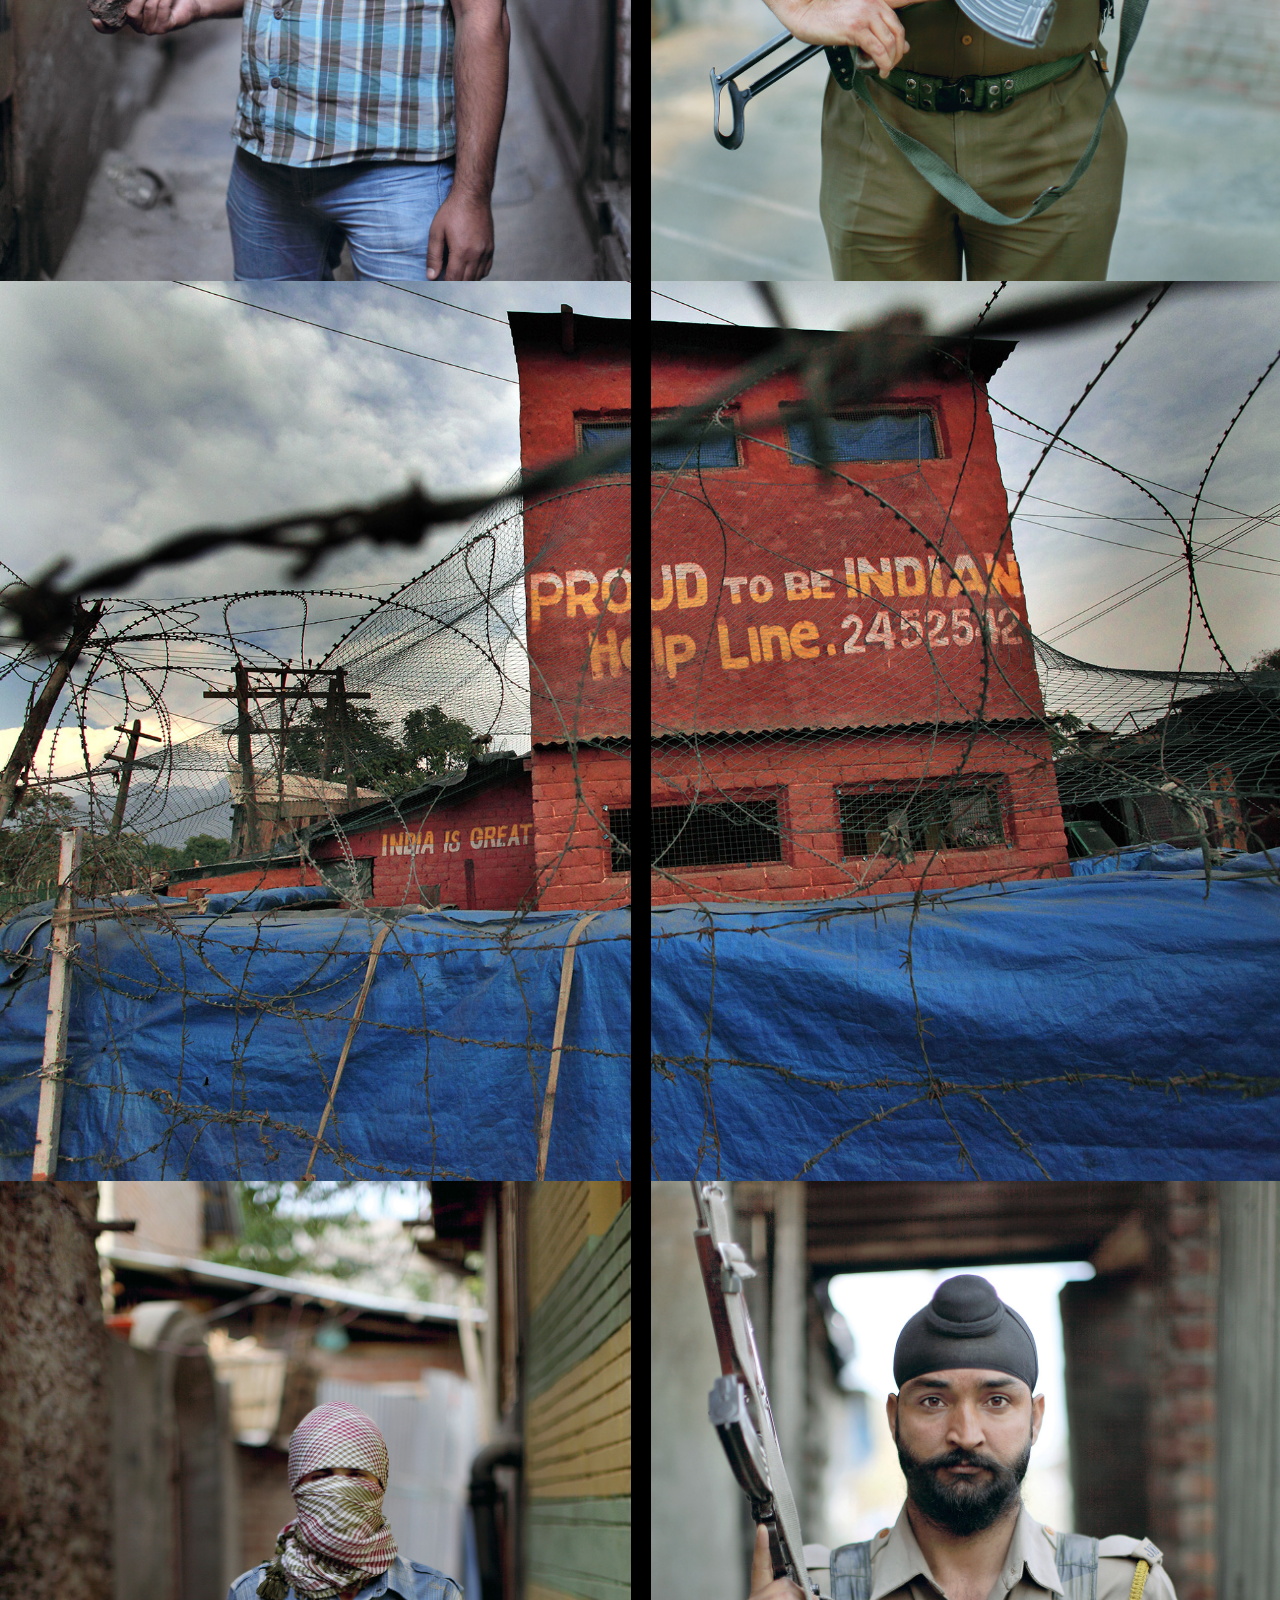
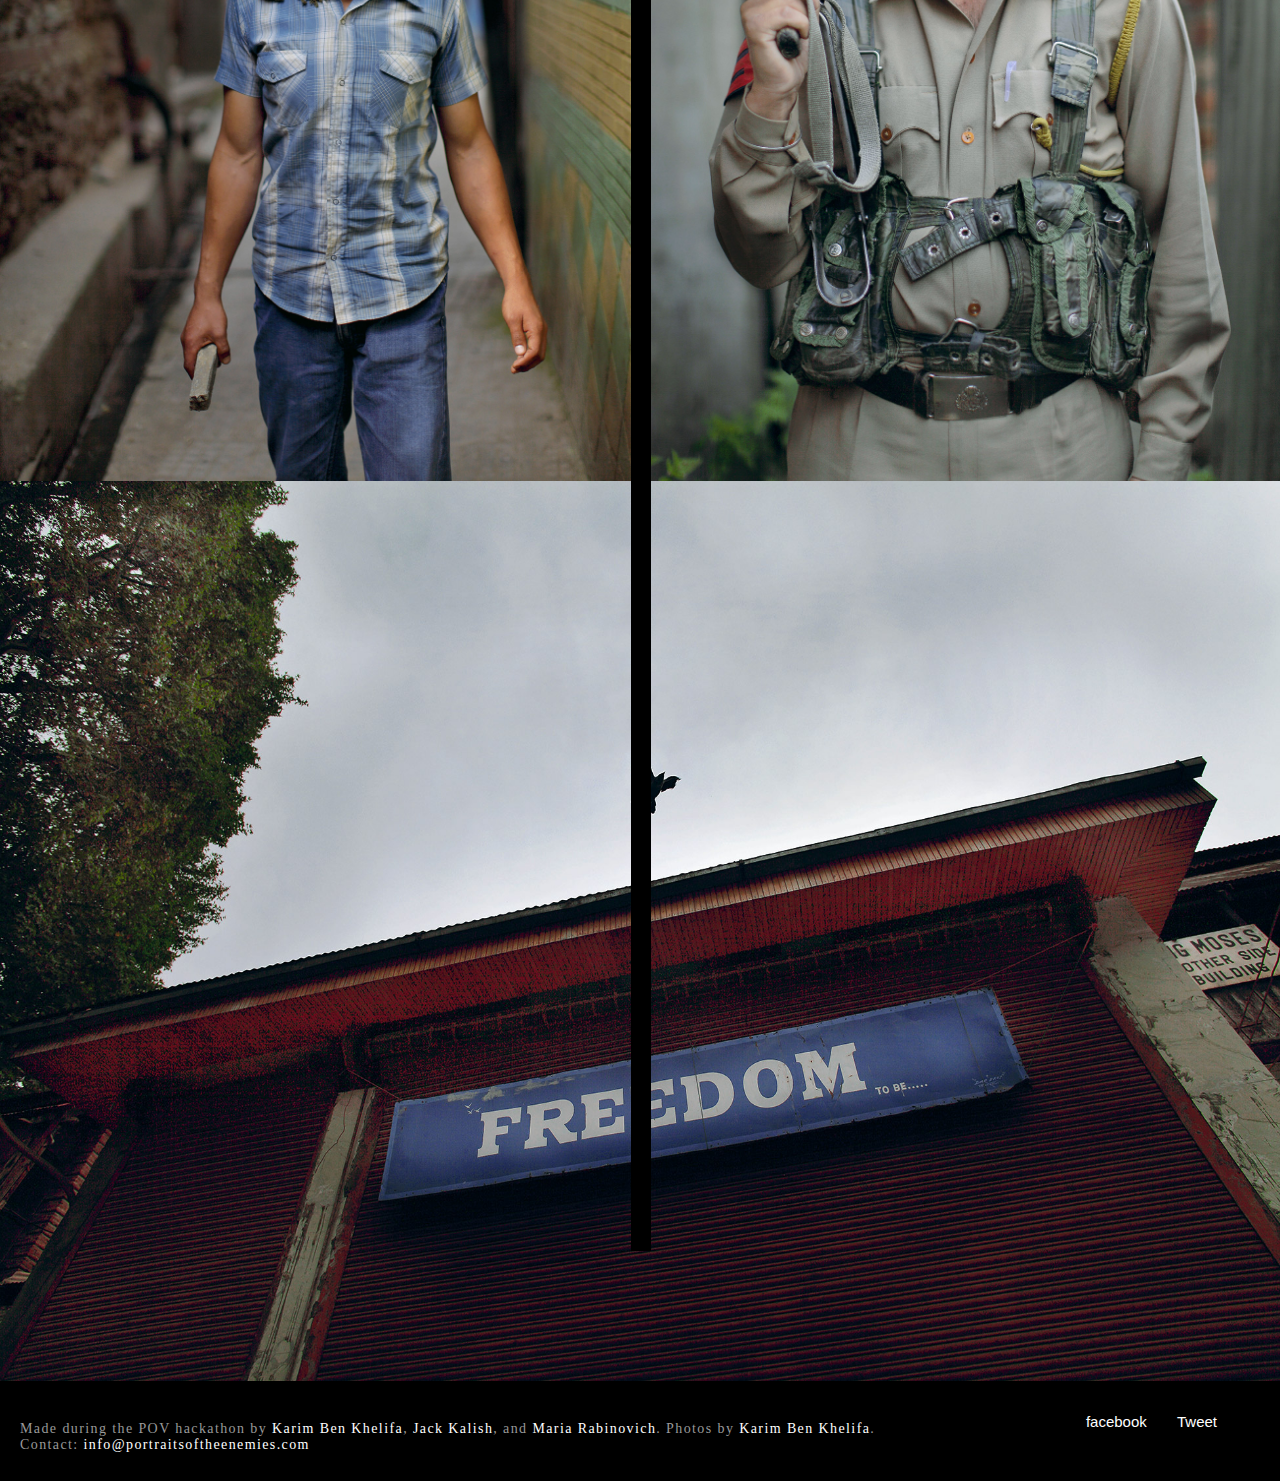
==== commit e90aa360: "div positioning" ====
--- a/site/index.html
+++ b/site/index.html
@@ -314,7 +314,7 @@
 
 	//initiate a main scroll tracker here and use this maybe //http://stackoverflow.com/questions/14390464/jquery-stick-div-on-scroll
 	//and the javascript plugin for easing and "scrollscript.js" if statements can activate a slow ease along with the volume boost of the new "active div", we can have the idea of active and passive divs. Videos can stop and sounds can stop for passive divs.
-	var introDiv_Height =$(window).height()*3.3;/* $('#intro-video').height(); */
+	var introDiv_Height =$(window).width()*1.86;/* $('#intro-video').height(); */
 	
 	var WindowHeight =$(window).height();
 $('#conflict1').css('top', introDiv_Height);
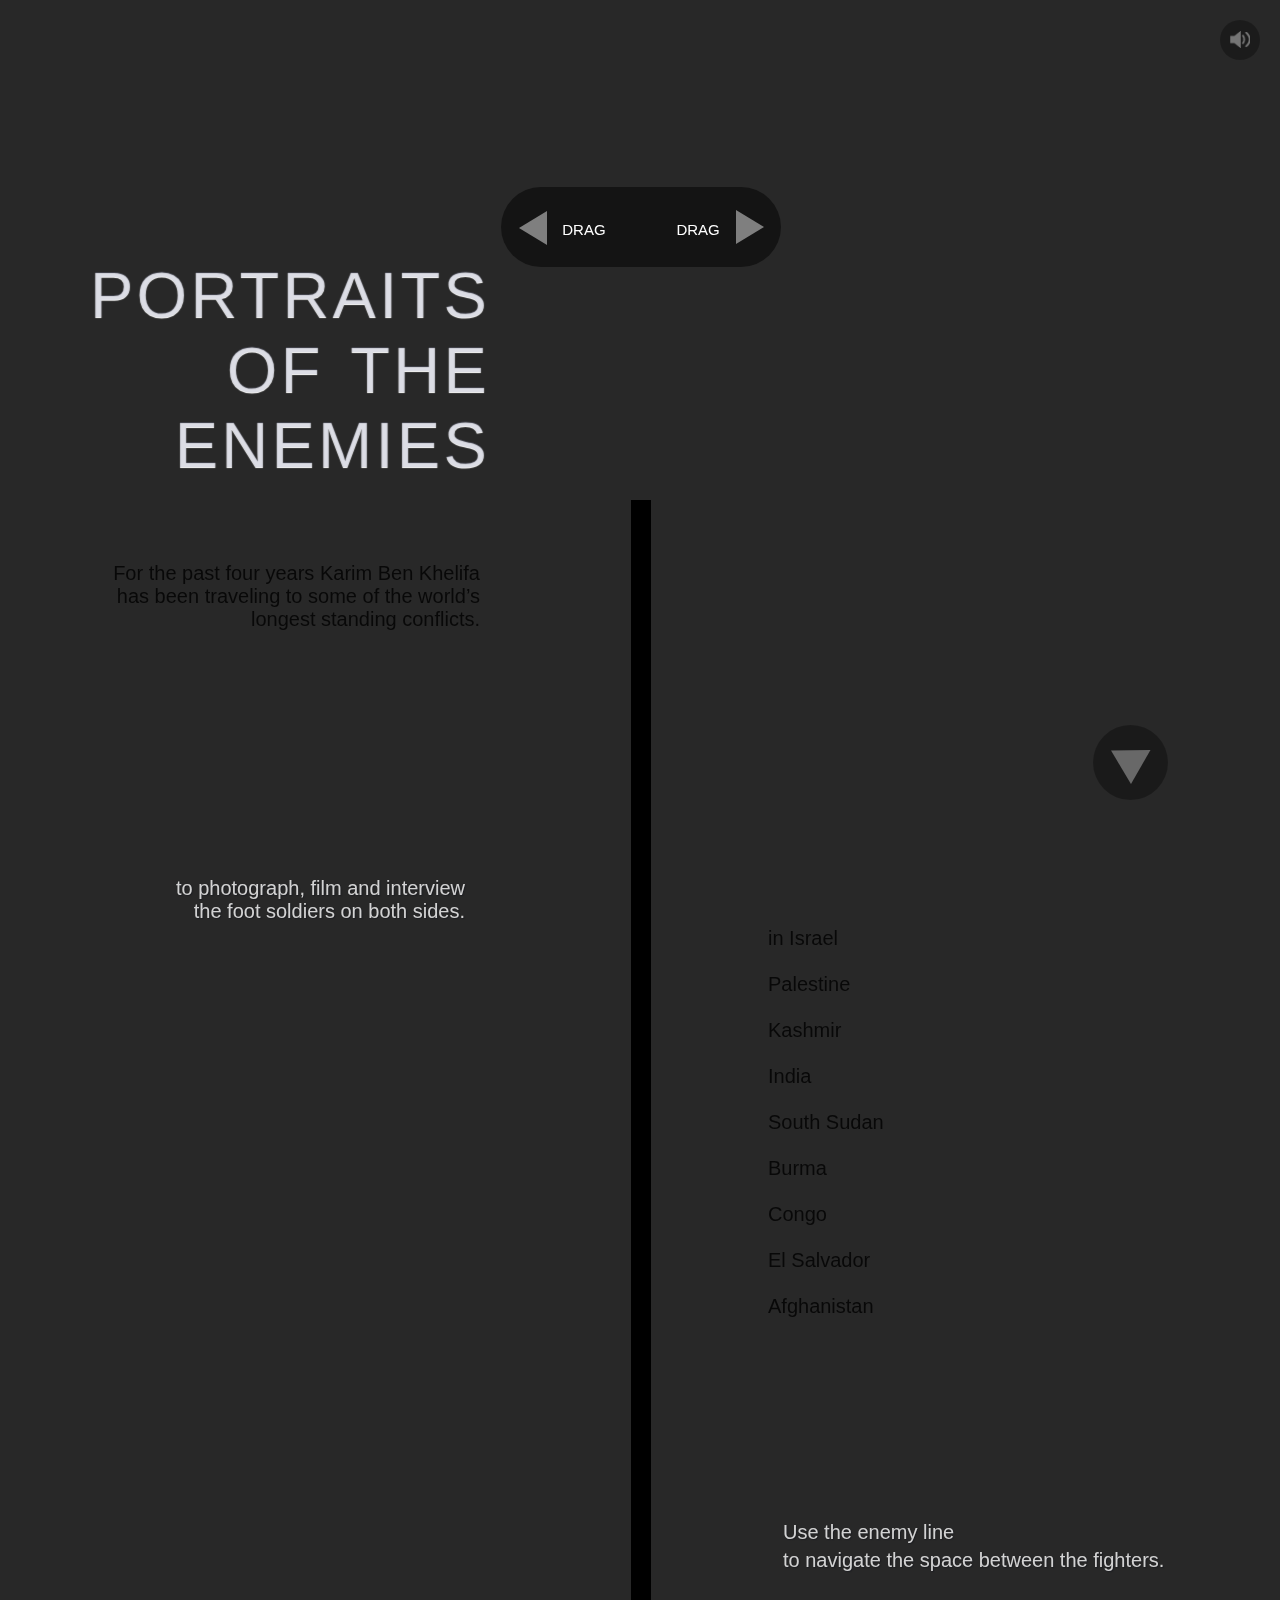
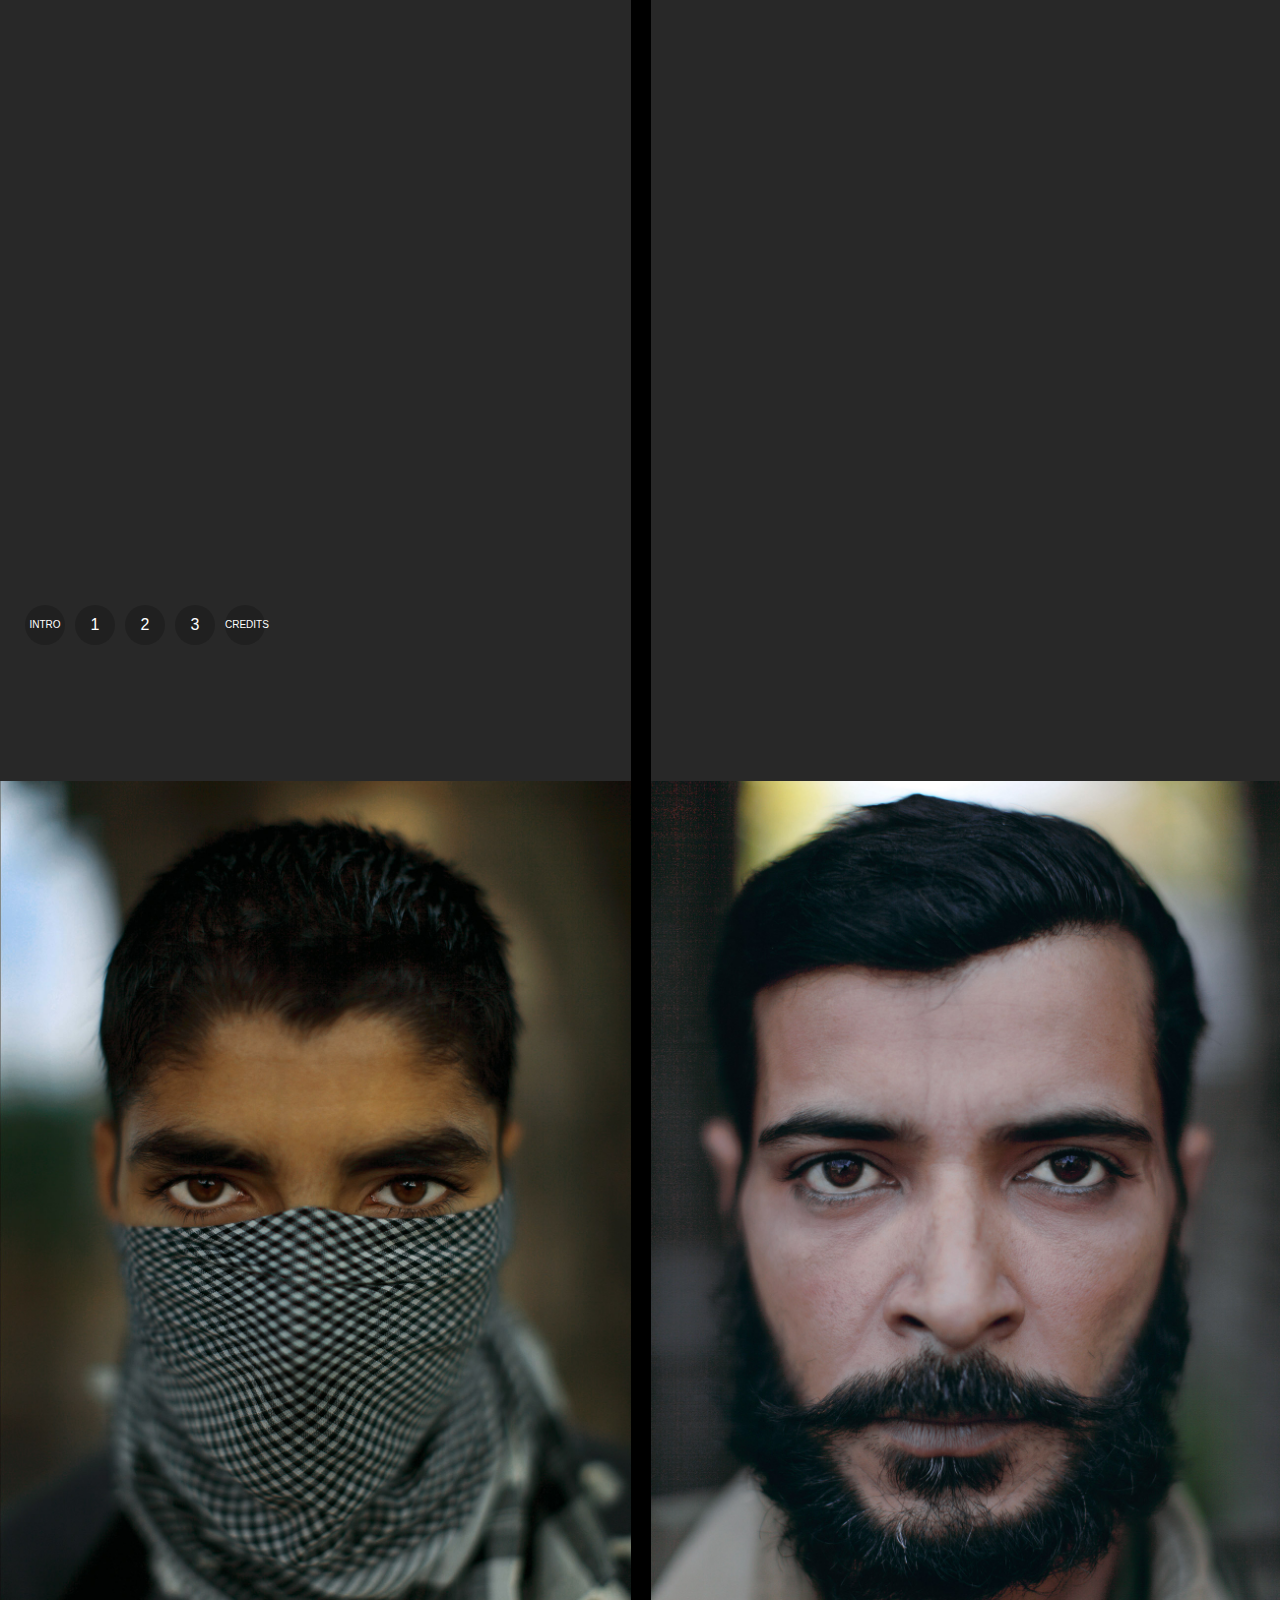
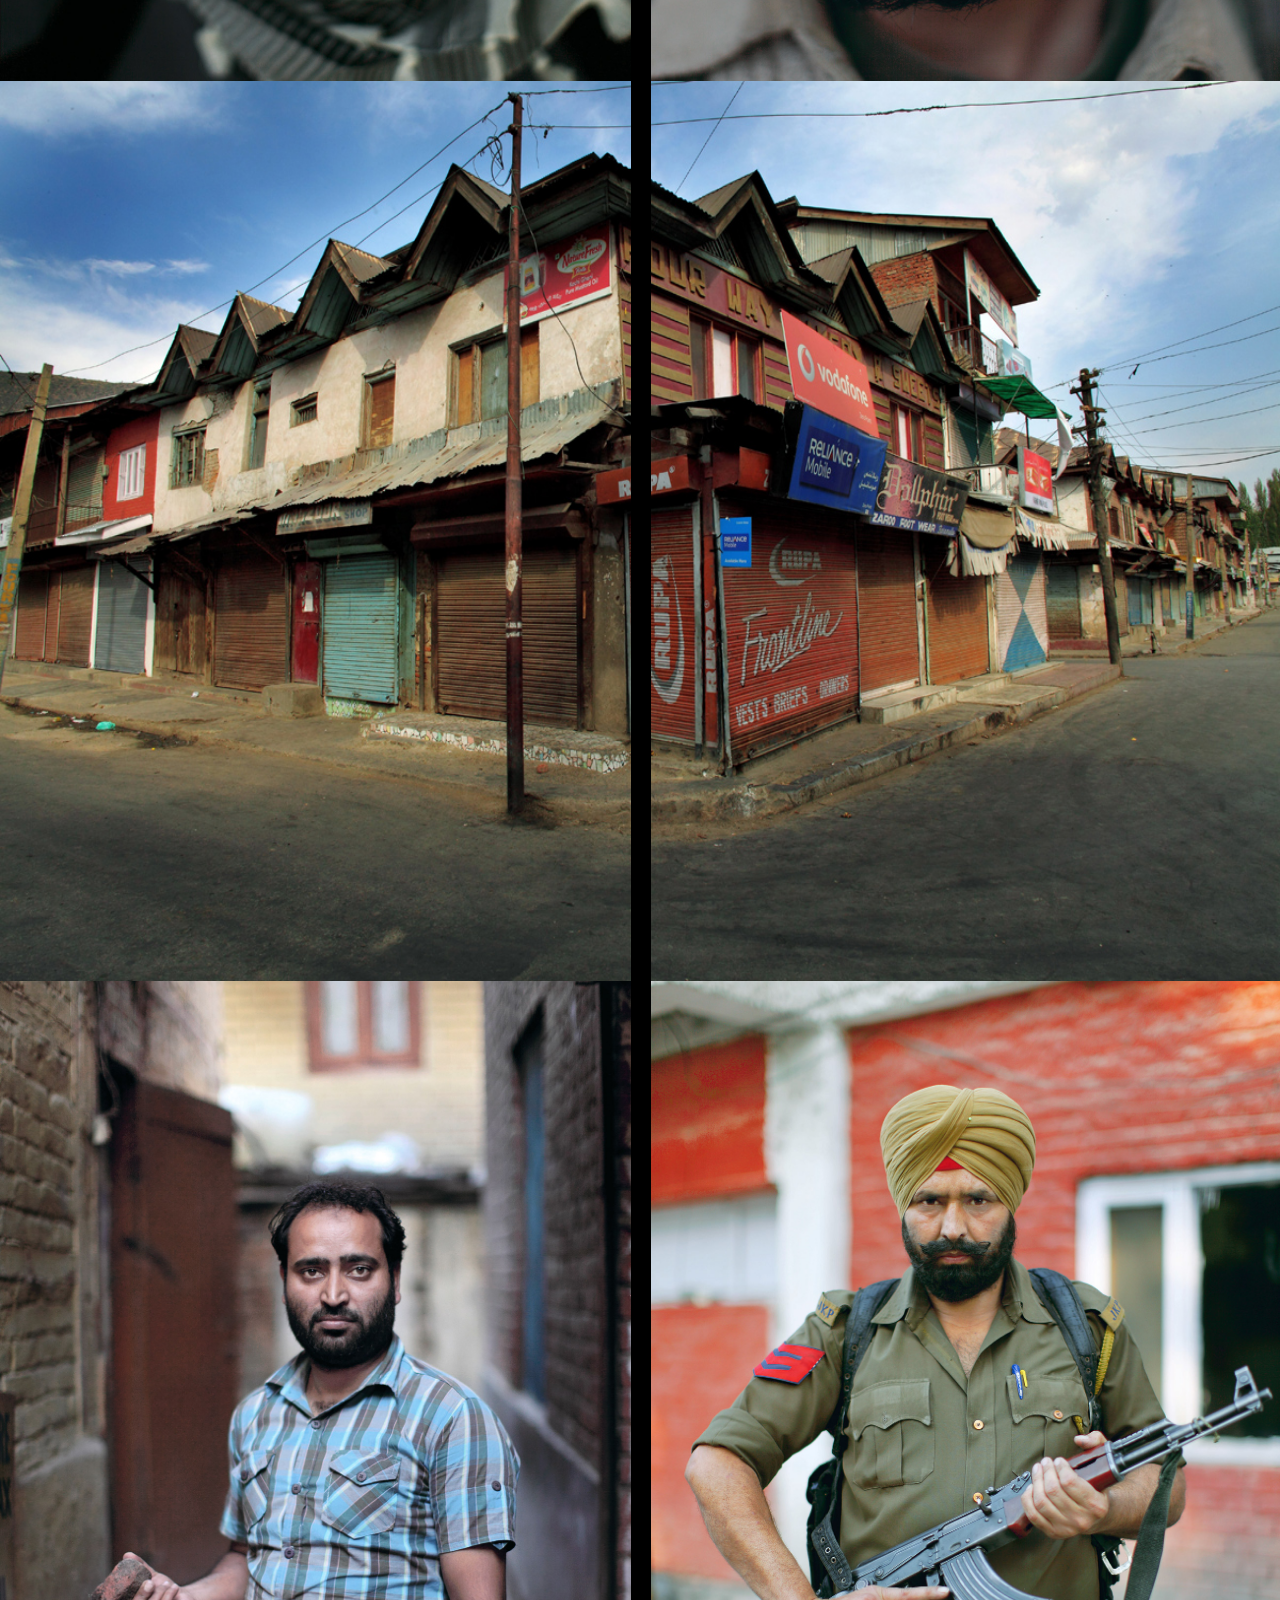
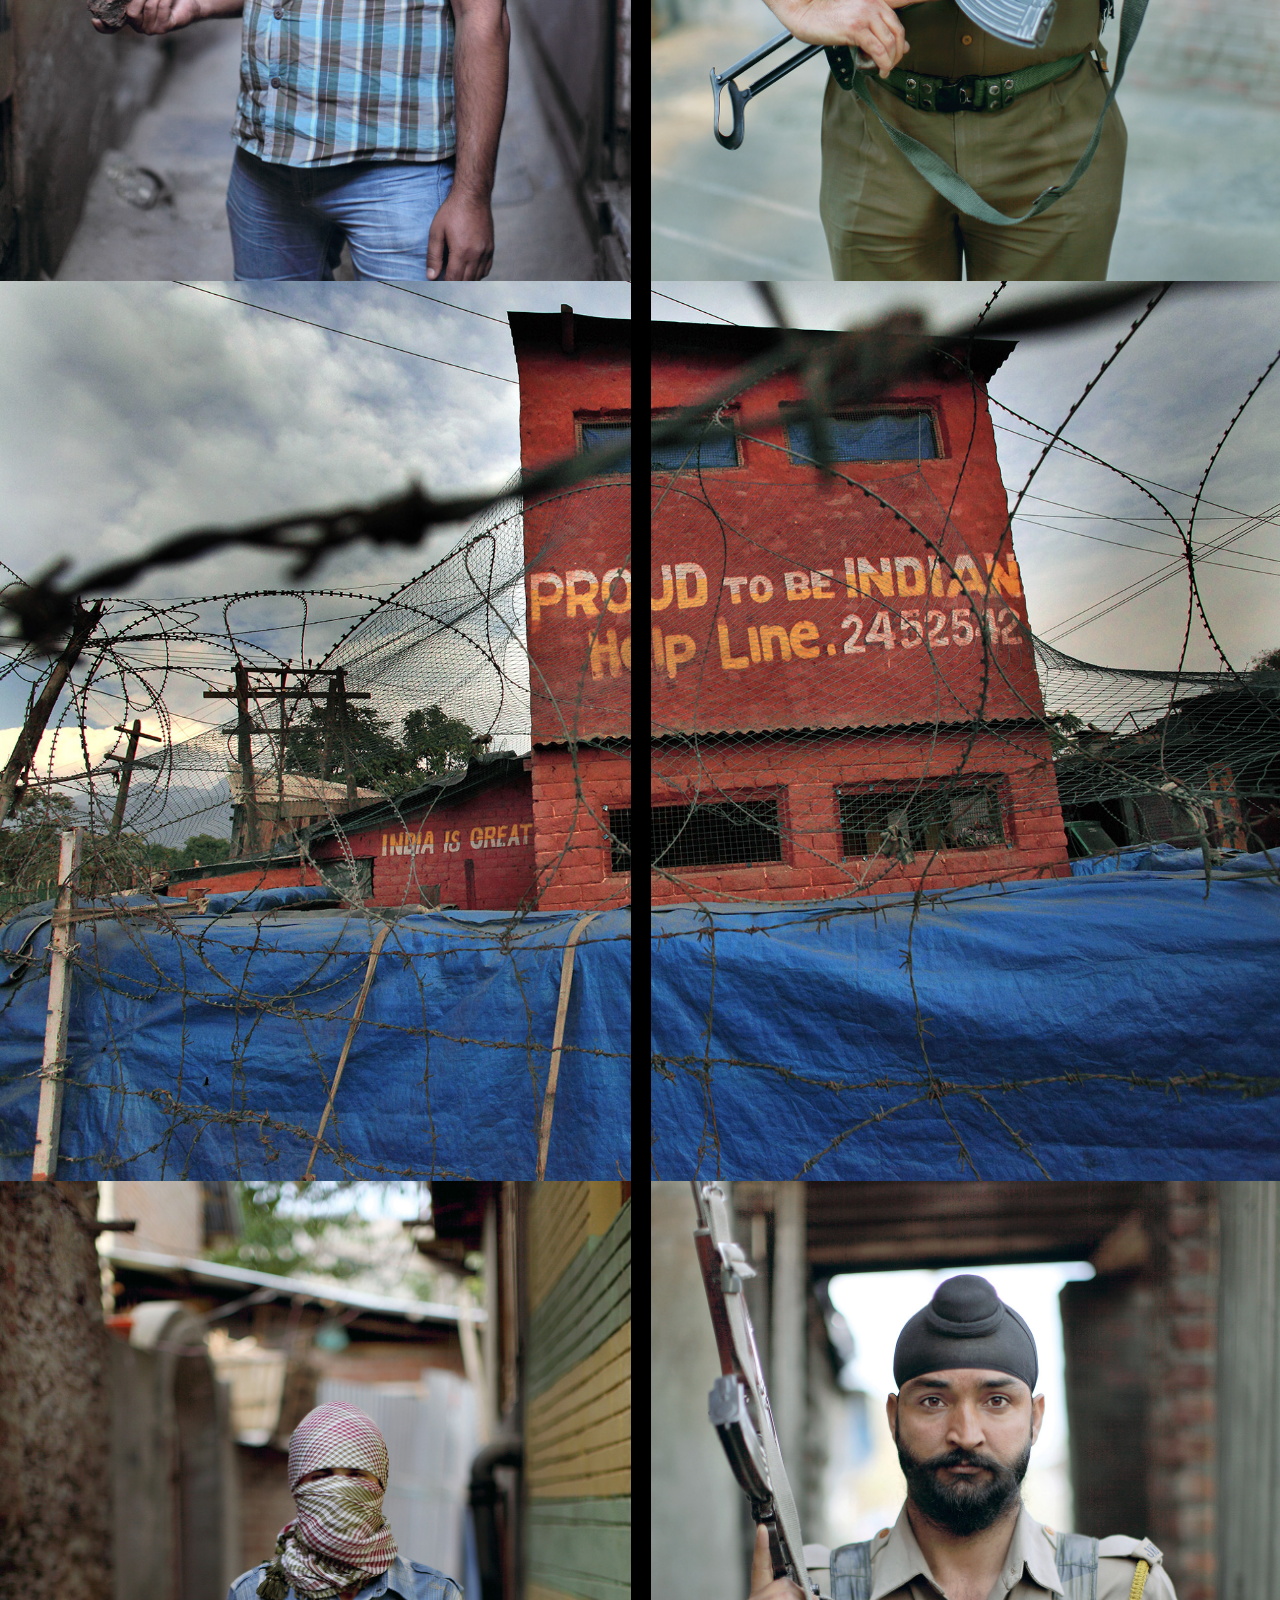
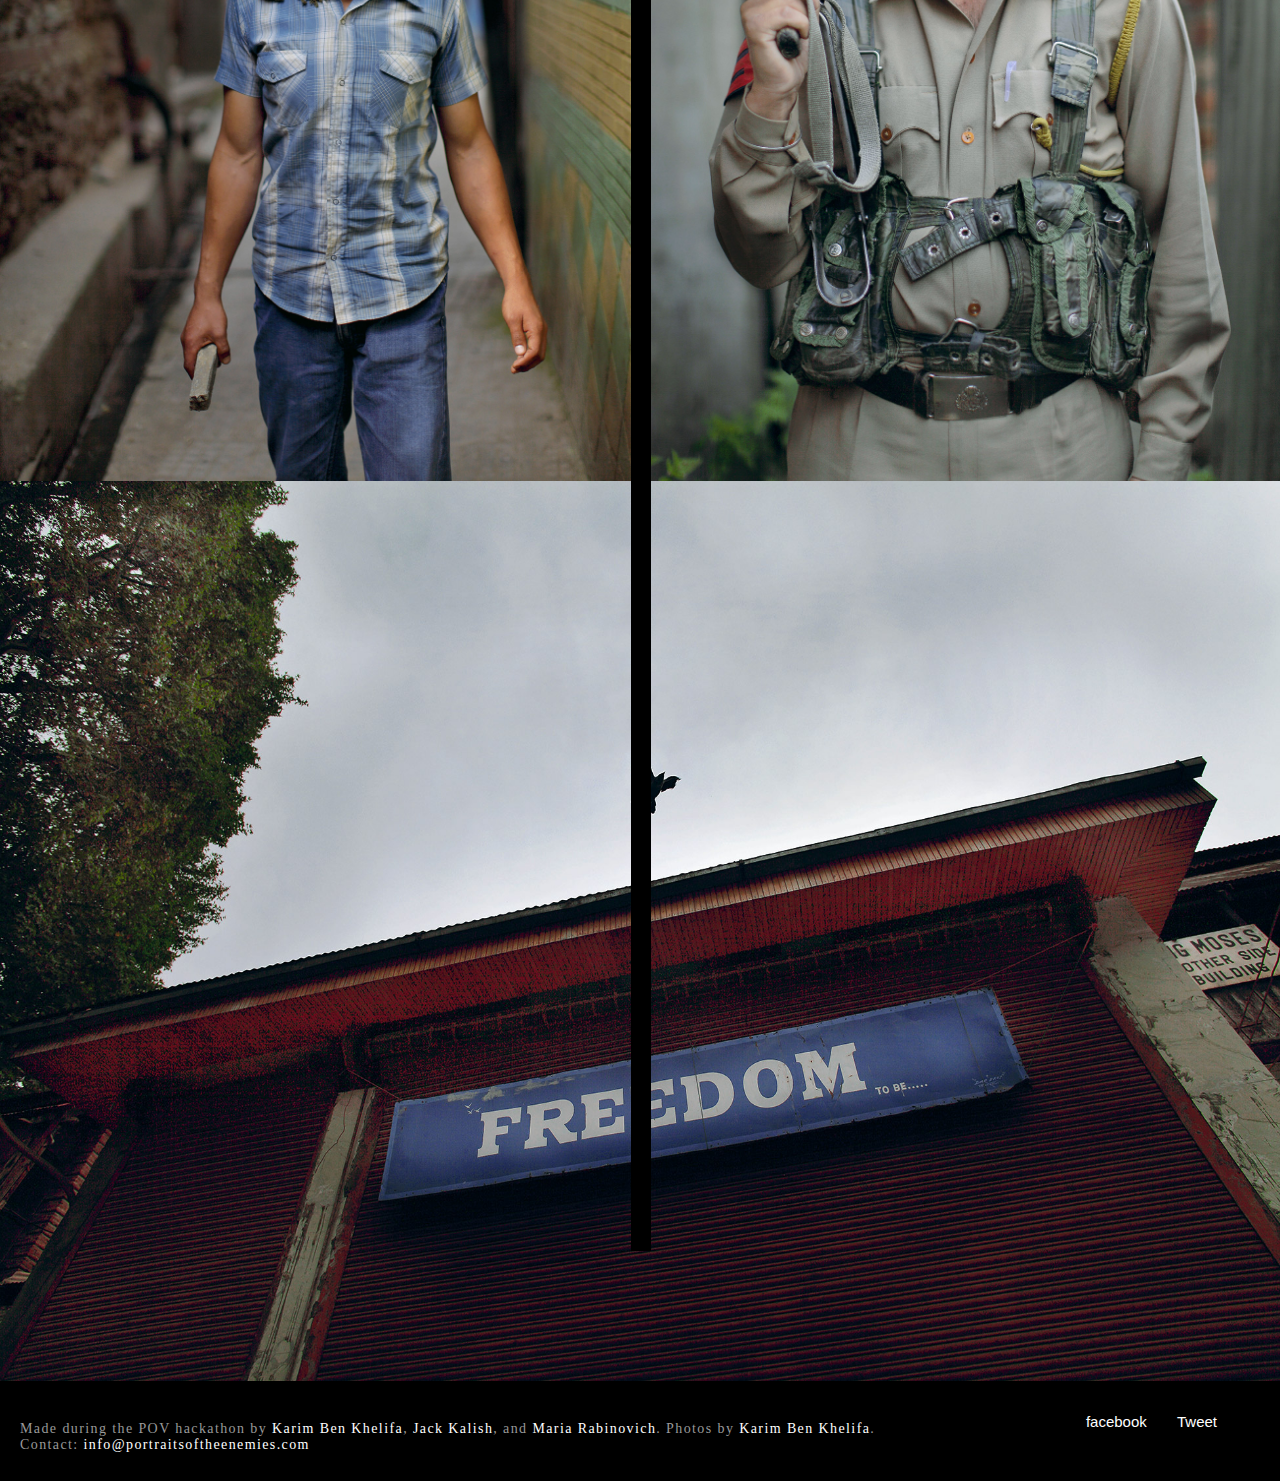
==== commit 235c42d1: "line now fading" ====
--- a/site/index.html
+++ b/site/index.html
@@ -127,7 +127,7 @@
                     <div class="ss-right">
                         <h3>
                             <span>Use the enemy line</span>
-                            to navigate the space between the fighters.
+                            <span>to navigate the space between the fighters.</span>
                         </h3>
                     </div>
                 </div>
--- a/site/css/style.css
+++ b/site/css/style.css
@@ -146,6 +146,7 @@
    z-index:102;
    margin-left:-9px;
    margin-top:500px;
+   opacity:1;
 }
 
 .moveLine{
@@ -253,7 +254,7 @@
 }
 
 #introDiv{display:block; position:absolute; top:0px;left:0px;height:1000px; width:100%;}
-.landscape{display:block; width:100%; height:100%; position:absolute;background:black;}
+.landscape{display:block; width:100%; height:100%; position:absolute;background:black;/* z-index:999; */}
 .conflict{display:block; width:100%;height:100%; position:absolute; margin:0px; padding: 0px;}
 #conflict1{top:3000px; }
 #landscape1{top:4000px; background-image:url('../img/landscape1.jpg'); background-repeat: no-repeat; background-position: 50% 50%; background-size:100% 100%;}
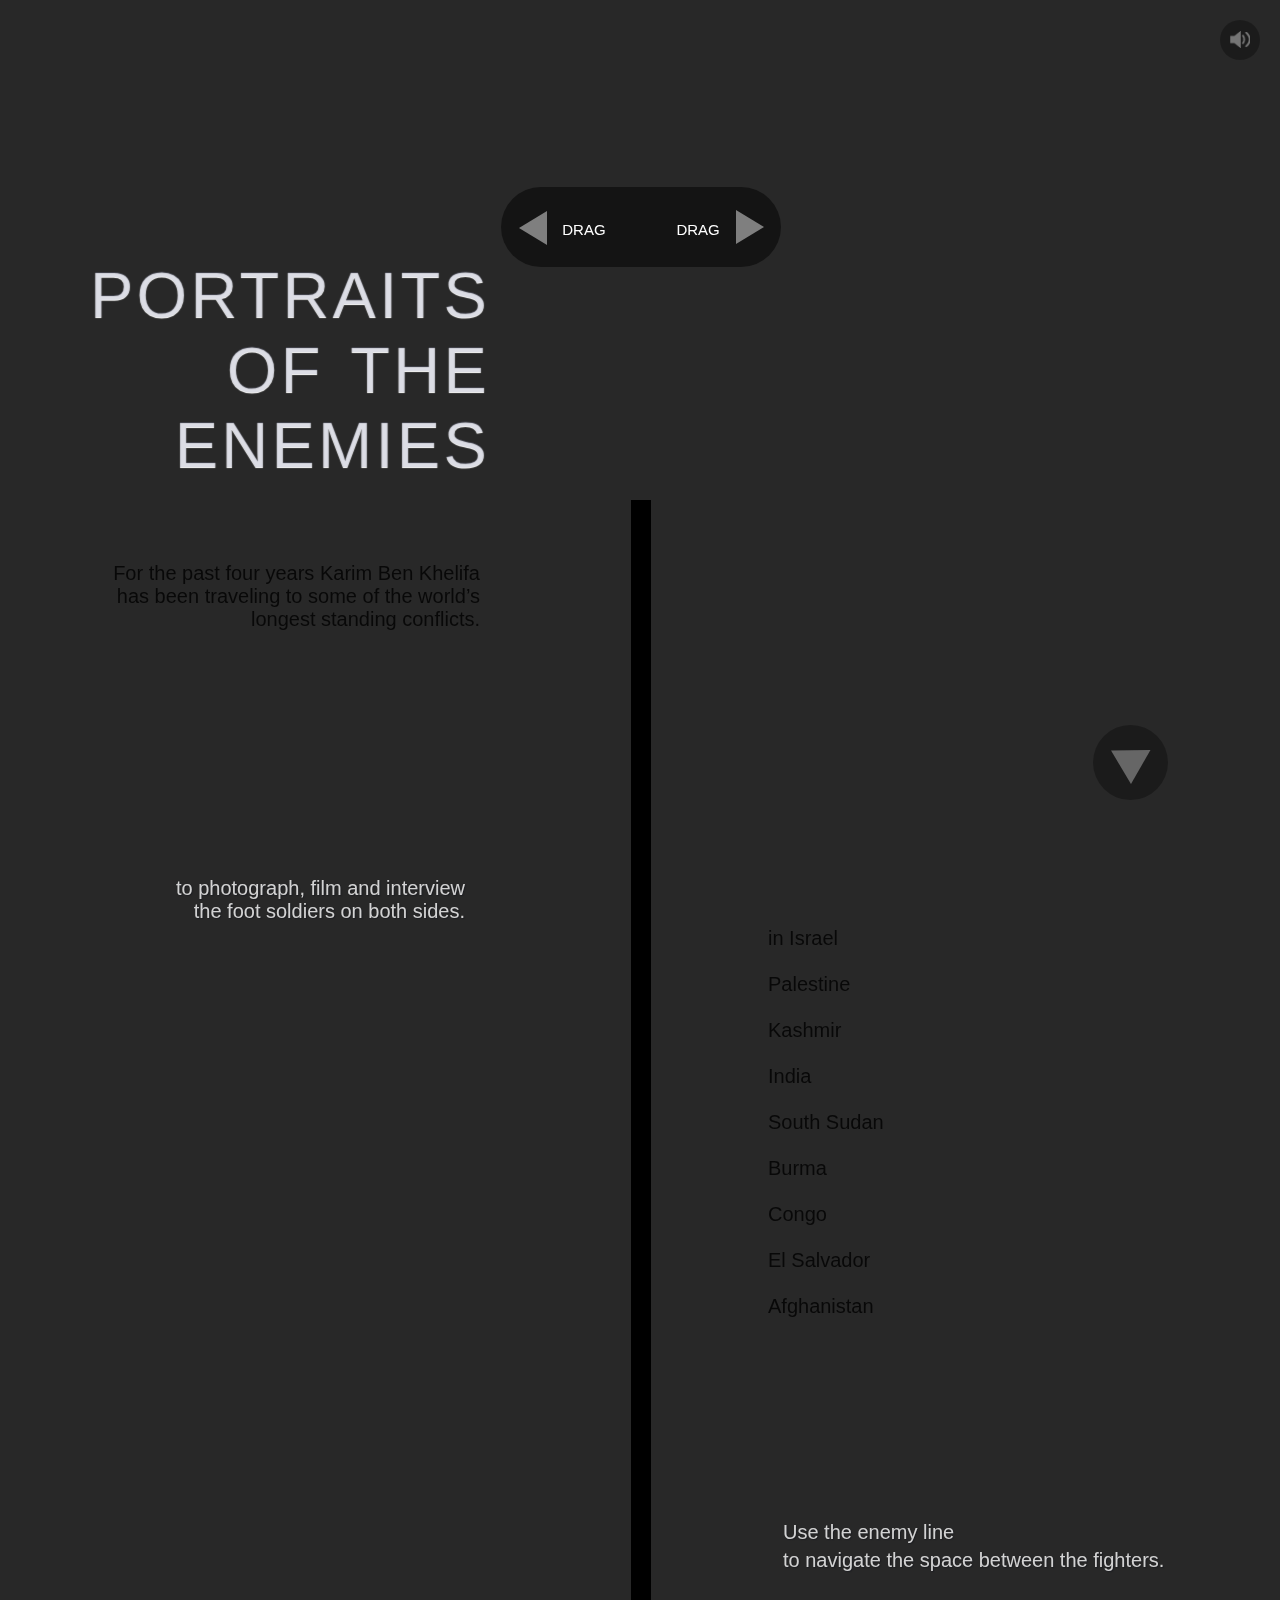
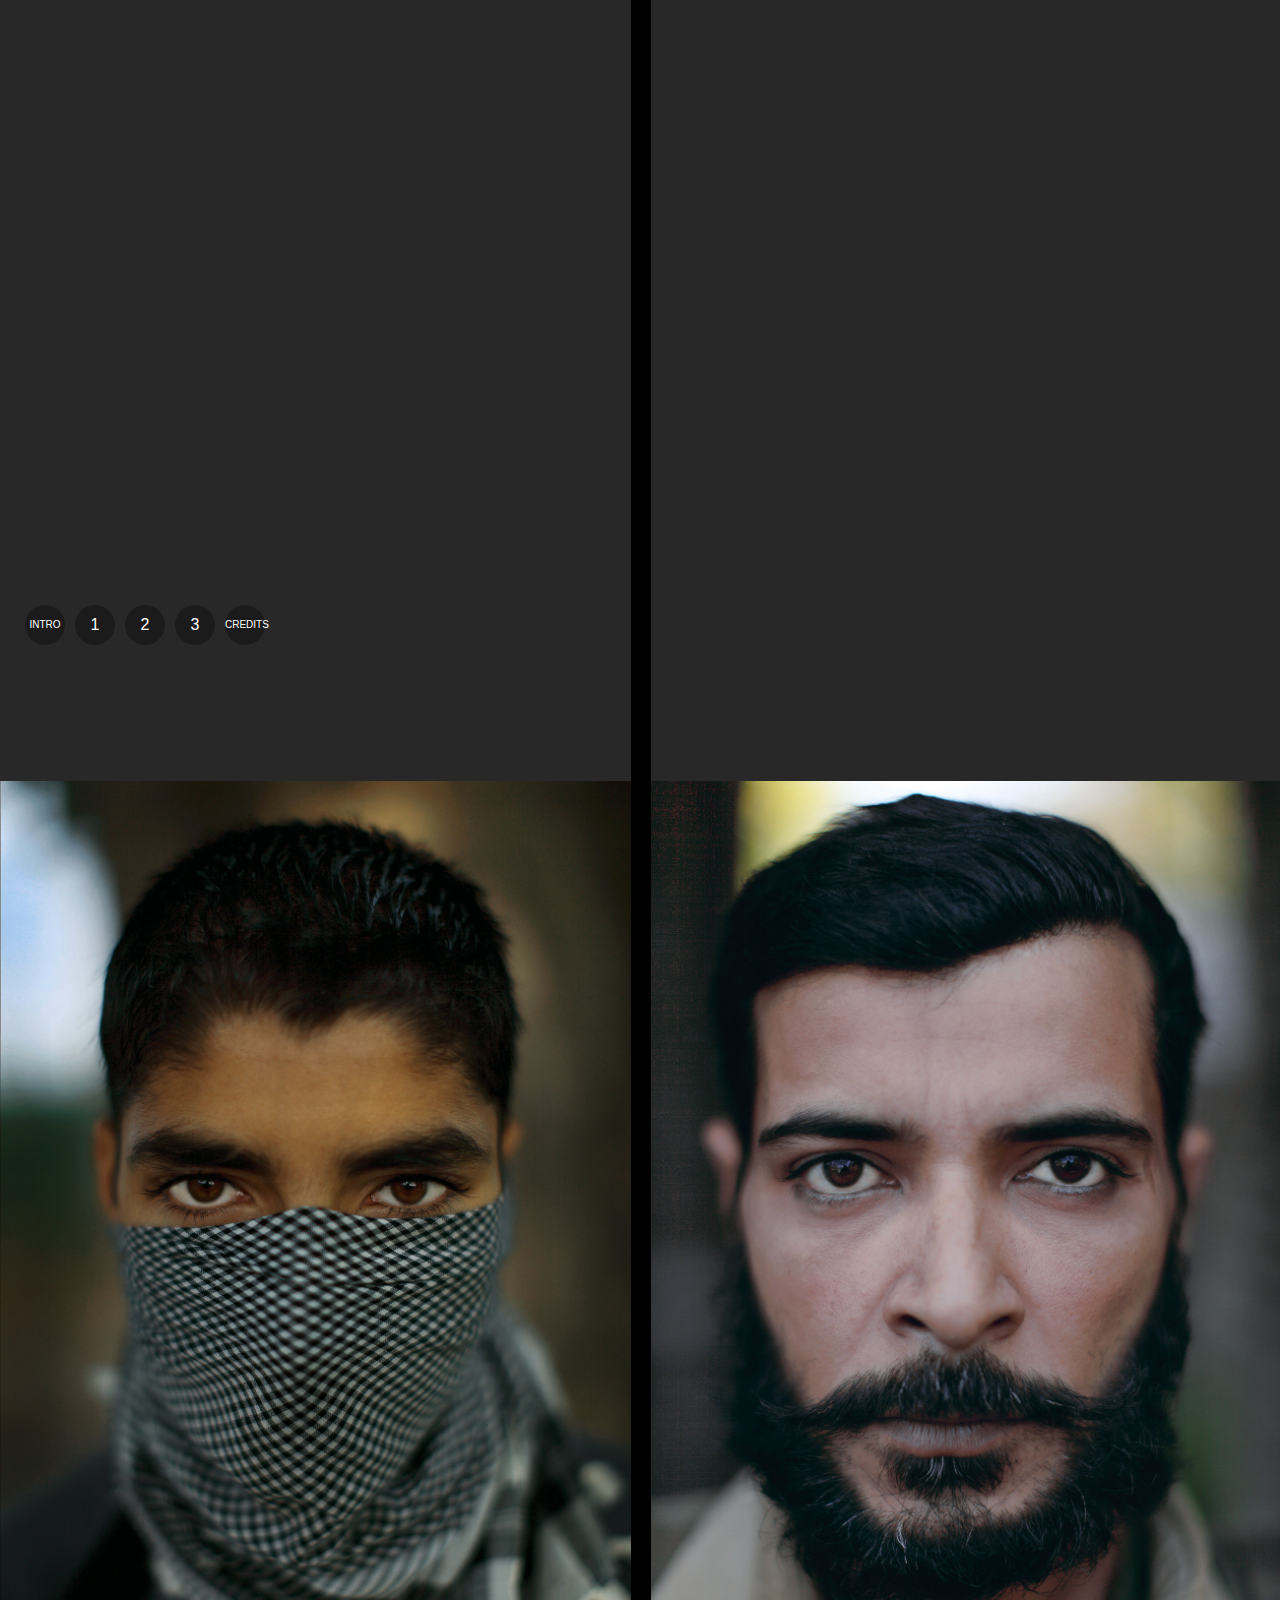
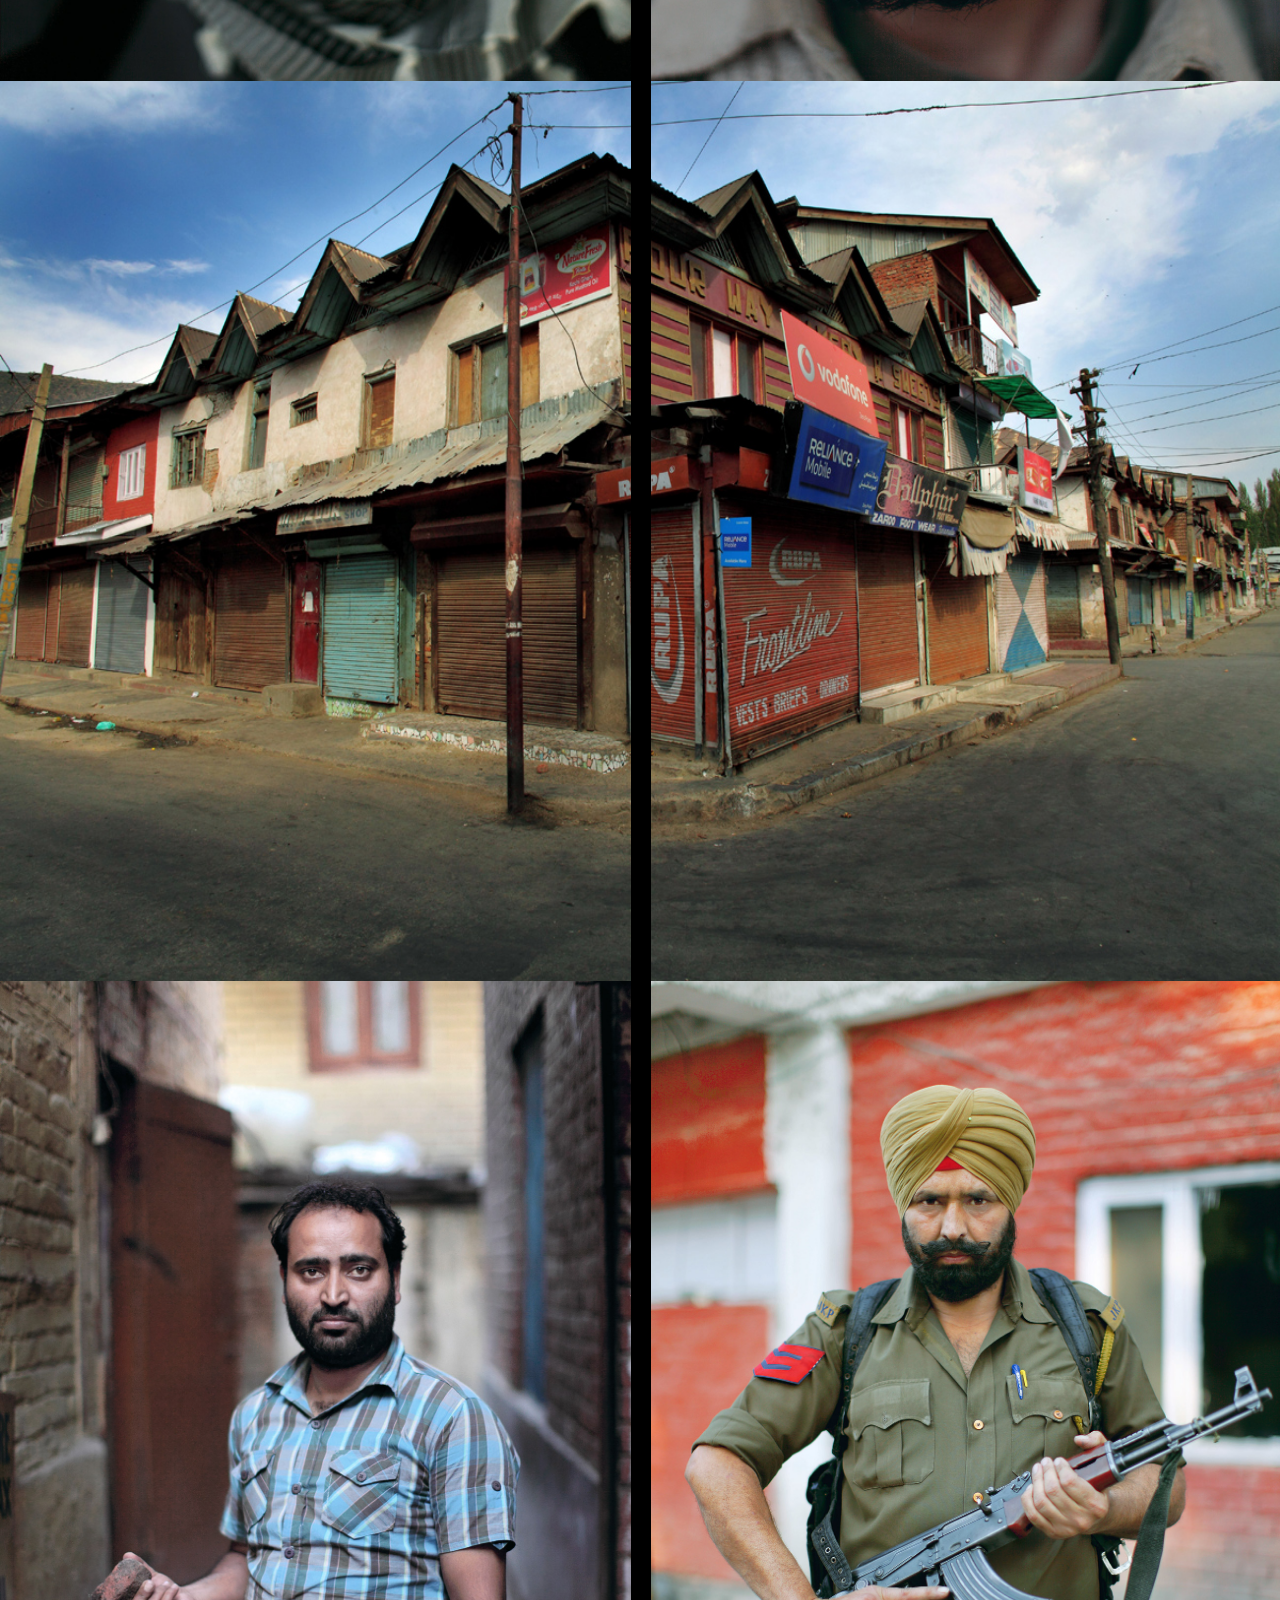
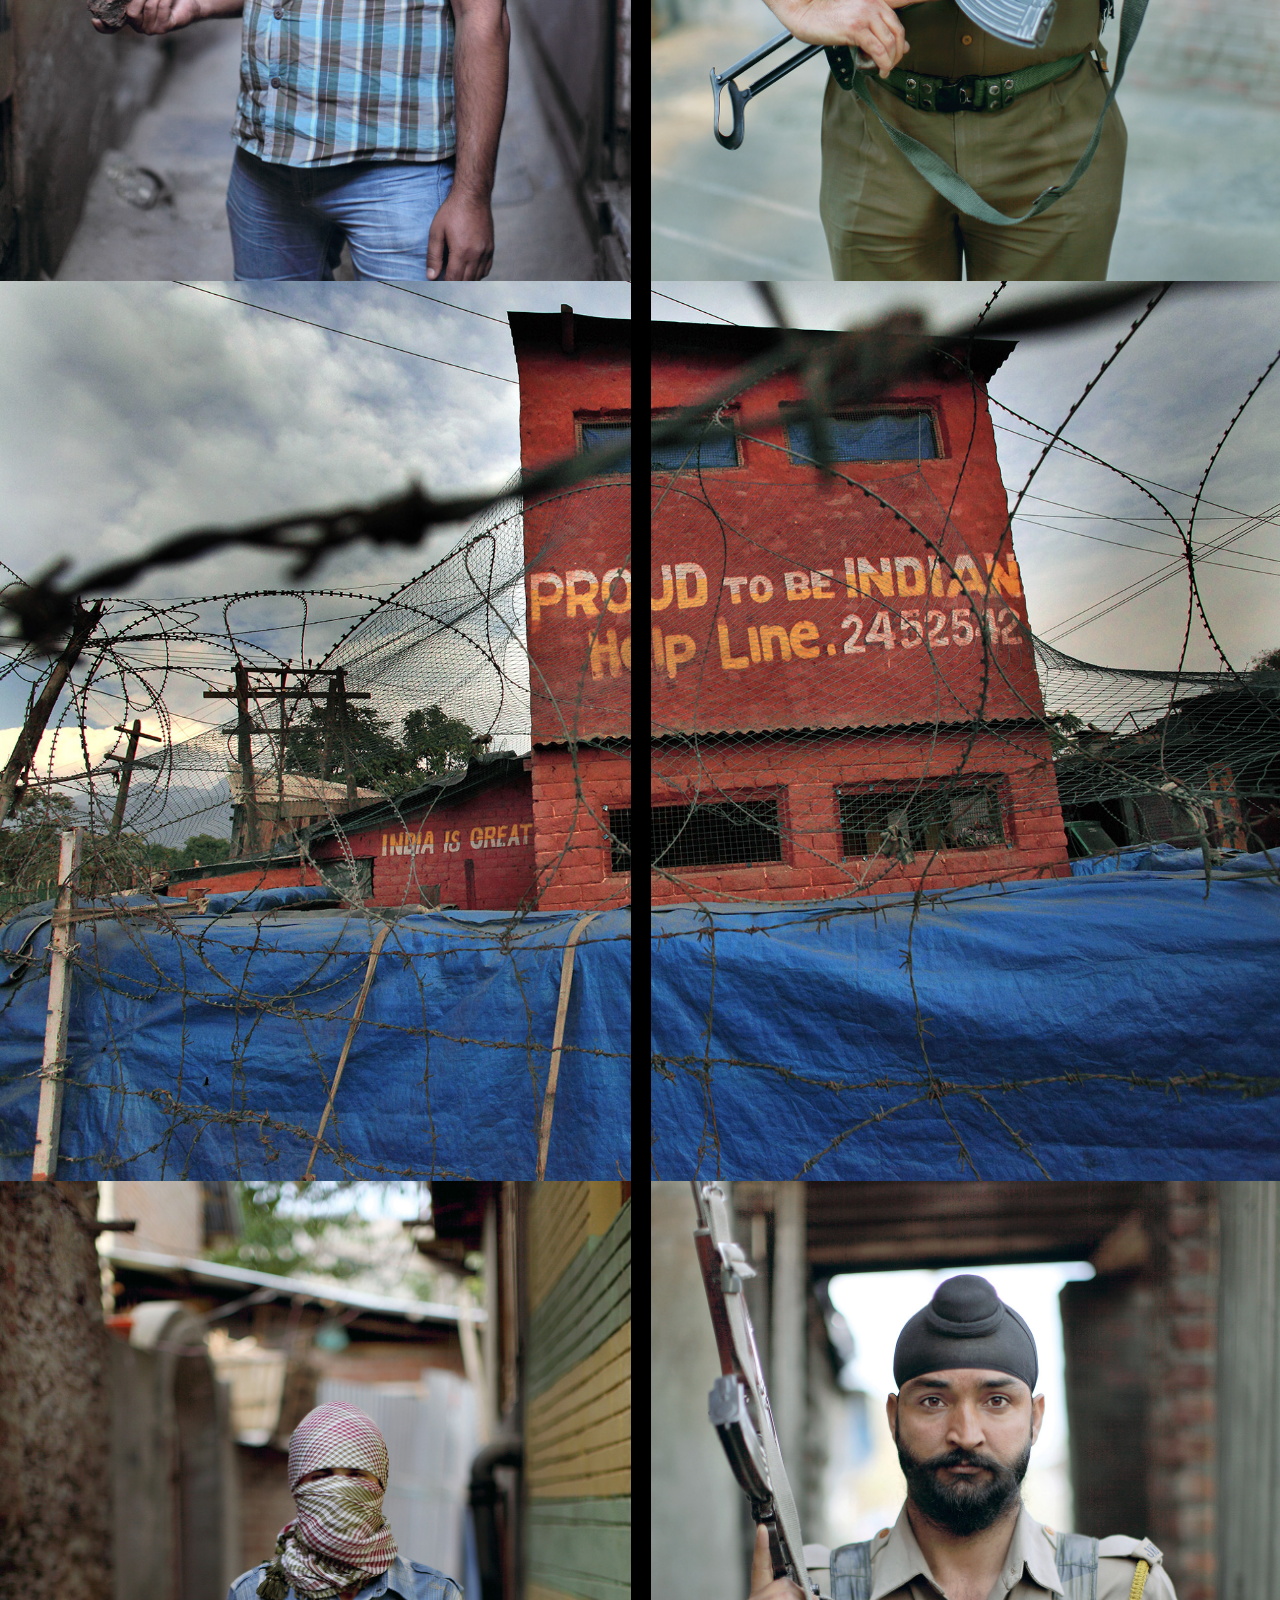
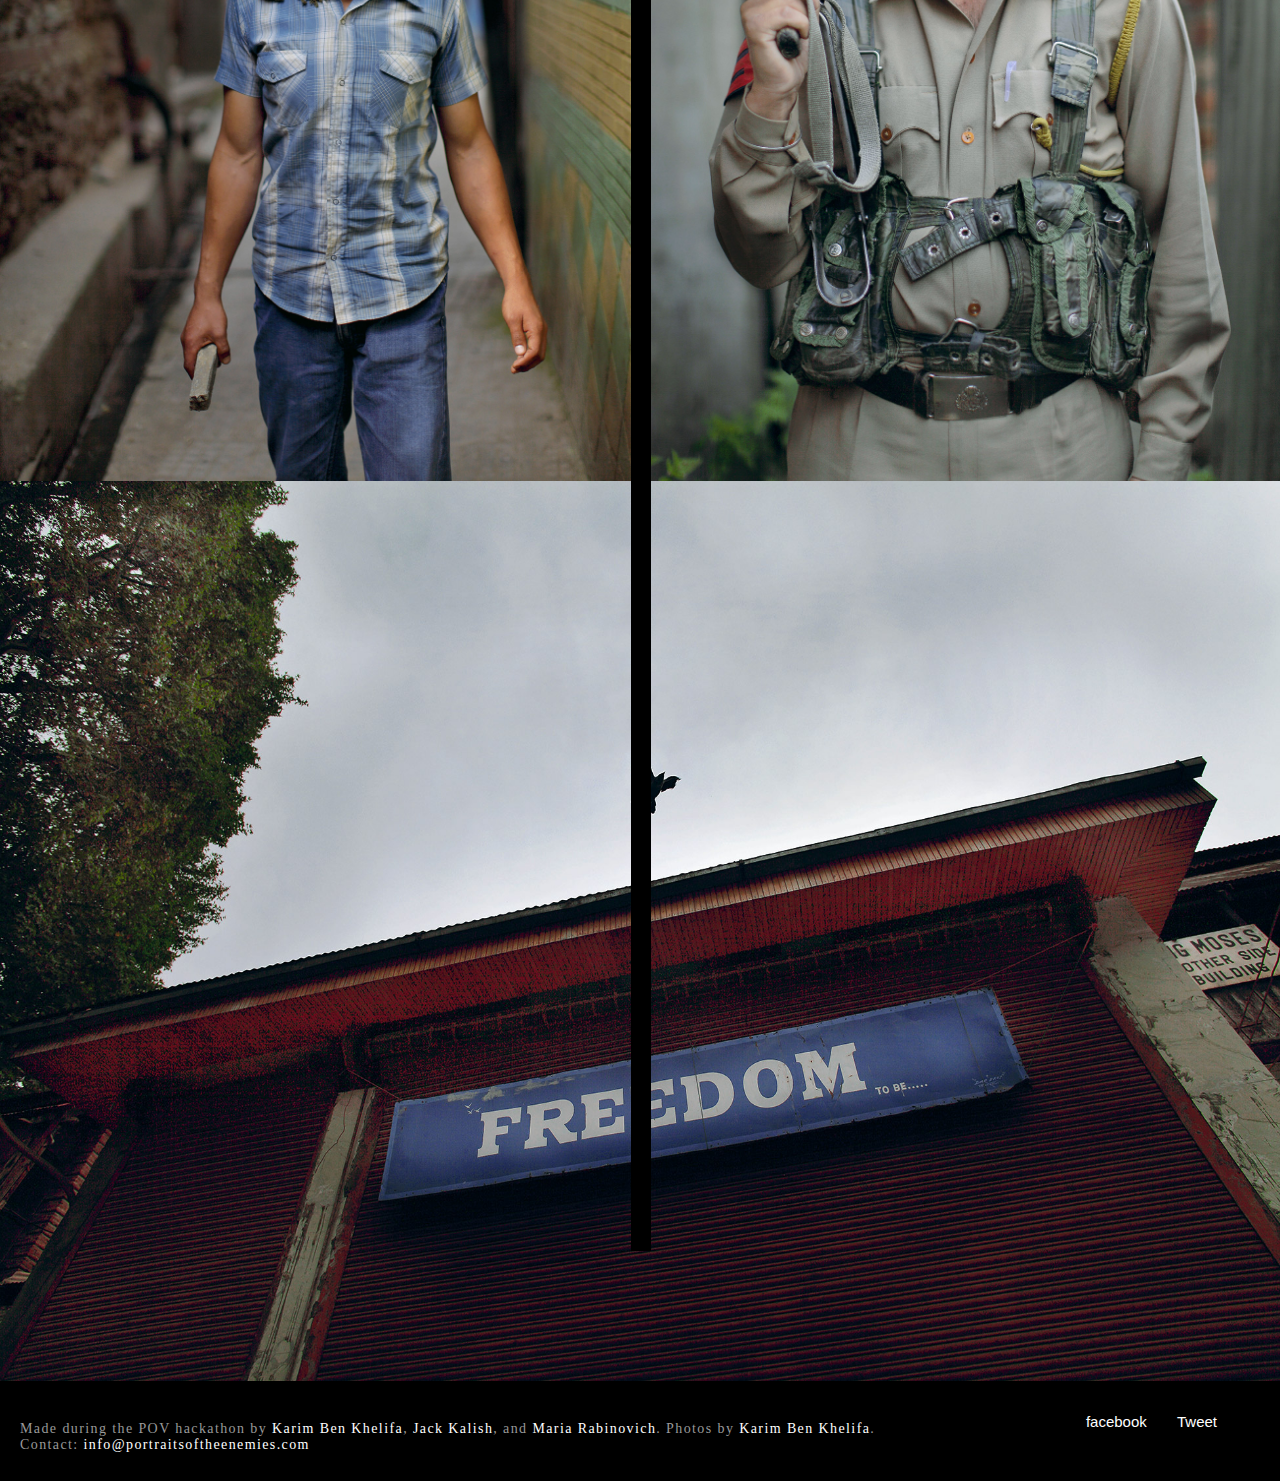
==== commit 6a6748df: "deleted some old files, added favicon" ====
--- a/site/index.html
+++ b/site/index.html
@@ -108,7 +108,7 @@
                             <span>to photograph, film and interview <br>the foot soldiers on both sides.</span> </h3>
                     </div>
                     <div class="ss-right">
-						in Israel<br><br>
+						    in Israel<br><br>
                             Palestine<br><br>
 							Kashmir<br><br>
 							India<br><br>
@@ -194,7 +194,7 @@
 
 
 <!-- LANDSCAPE 2 -->
-<div class="landscape" id="landscape2" ></div>
+<div class="landscape" id="landscape2"></div>
 
 
 
--- a/site/css/styleScroll.css
+++ b/site/css/styleScroll.css
@@ -43,7 +43,7 @@
 top:2200px;
 }
 .ss-links a{
-	background: rgba(0,0,0,0.2);
+	background: rgba(0,0,0,0.3);
 	font-size: 16px;
 	width: 40px;
 	height: 40px;
@@ -62,7 +62,10 @@
 
 .ss-links a p{font-size:10px; margin-top:0px;}
 .ss-links a:hover{
-	background:rgba(0,0,0,.35)
+	background:rgba(0,0,0,.55)
+}
+.ss-links2 a:hover{
+	background:rgba(0,0,0,.55)
 }
 
 
@@ -91,9 +94,9 @@
 	}
 
 
-.ss-links a.ss-links2:hover{background:rgba(0,0,0,.6);
-}
-.ss-links a.ss-links:hover{background:rgba(0,0,0,.6);
+.ss-links a.ss-links2:hover{background:rgba(0,0,0,.8);
+}
+.ss-links a.ss-links:hover{background:rgba(0,0,0,.8);
 }
 
 
--- a/site/css/style.css
+++ b/site/css/style.css
@@ -85,17 +85,17 @@
 	border:0px;
 }
 
-.leftMoreDiv{position:absolute; width:0px;height:100%;display:block;;background:rgba(0,0,0,.8);z-index: 75; left:0px;}
+.leftMoreDiv{position:absolute; width:0px;height:100%;display:block;;background:rgba(0,0,0,.8);z-index: 999975; left:0px;}
 
 /* background: url('../img/raster.png'); */
 
 
-.rightMoreDiv{position:absolute; width:0px; height:100%; display:block;  background:rgba(0,0,0,.8);z-index: 75;right:0px;    
+.rightMoreDiv{position:absolute; width:0px; height:100%; display:block;  background:rgba(0,0,0,.8);z-index: 999975;right:0px;    
 /* background: url('../img/landscape2.jpg'); background-position:fixed; background-size: cover; */
 }
 
 
-.moreInfo{display:block; position:absolute; top:-40px; height:100%; z-index:400; padding:40px;padding-top:0px; position:absolute;background: url('../img/raster.png'); }
+.moreInfo{display:block; position:absolute; top:-40px; height:100%; z-index:9999400; padding:40px;padding-top:0px; position:absolute;background: url('../img/raster.png'); }
 
 .leftMoreInfo{ right:0px; text-align:left; margin-right:130px; }
 .rightMoreInfo{left:0px;  text-align:right; margin-left:130px;}
@@ -104,7 +104,7 @@
 
 
 
-.moreInfo p{color:white;z-index:450; width:350px;font-family: "Helvetica Neue"; font-size:14px; font-weight:lighter; line-height: 2em; margin-top:100px; /* background: rgba(0,0,0,0.5); */}
+.moreInfo p{color:white;z-index:9999450; width:350px;font-family: "Helvetica Neue"; font-size:14px; font-weight:lighter; line-height: 2em; margin-top:100px; /* background: rgba(0,0,0,0.5); */}
 
 
 #volumeControl{
@@ -254,7 +254,7 @@
 }
 
 #introDiv{display:block; position:absolute; top:0px;left:0px;height:1000px; width:100%;}
-.landscape{display:block; width:100%; height:100%; position:absolute;background:black;/* z-index:999; */}
+.landscape{display:block; width:100%; height:100%; position:absolute;background:black;}
 .conflict{display:block; width:100%;height:100%; position:absolute; margin:0px; padding: 0px;}
 #conflict1{top:3000px; }
 #landscape1{top:4000px; background-image:url('../img/landscape1.jpg'); background-repeat: no-repeat; background-position: 50% 50%; background-size:100% 100%;}
@@ -321,6 +321,17 @@
 }
 
 
+.videoss{
+width:100%;
+height:auto;
+display:block;
+/* background:black; */
+position:absolute;
+top:0px;
+left:0px;
+margin:0px;
+padding:0px;}
+
 .socialShare{display:block; float:right; margin-right:50px; margin-top:-40px;}
 .socialShare a{margin:13px;}
 
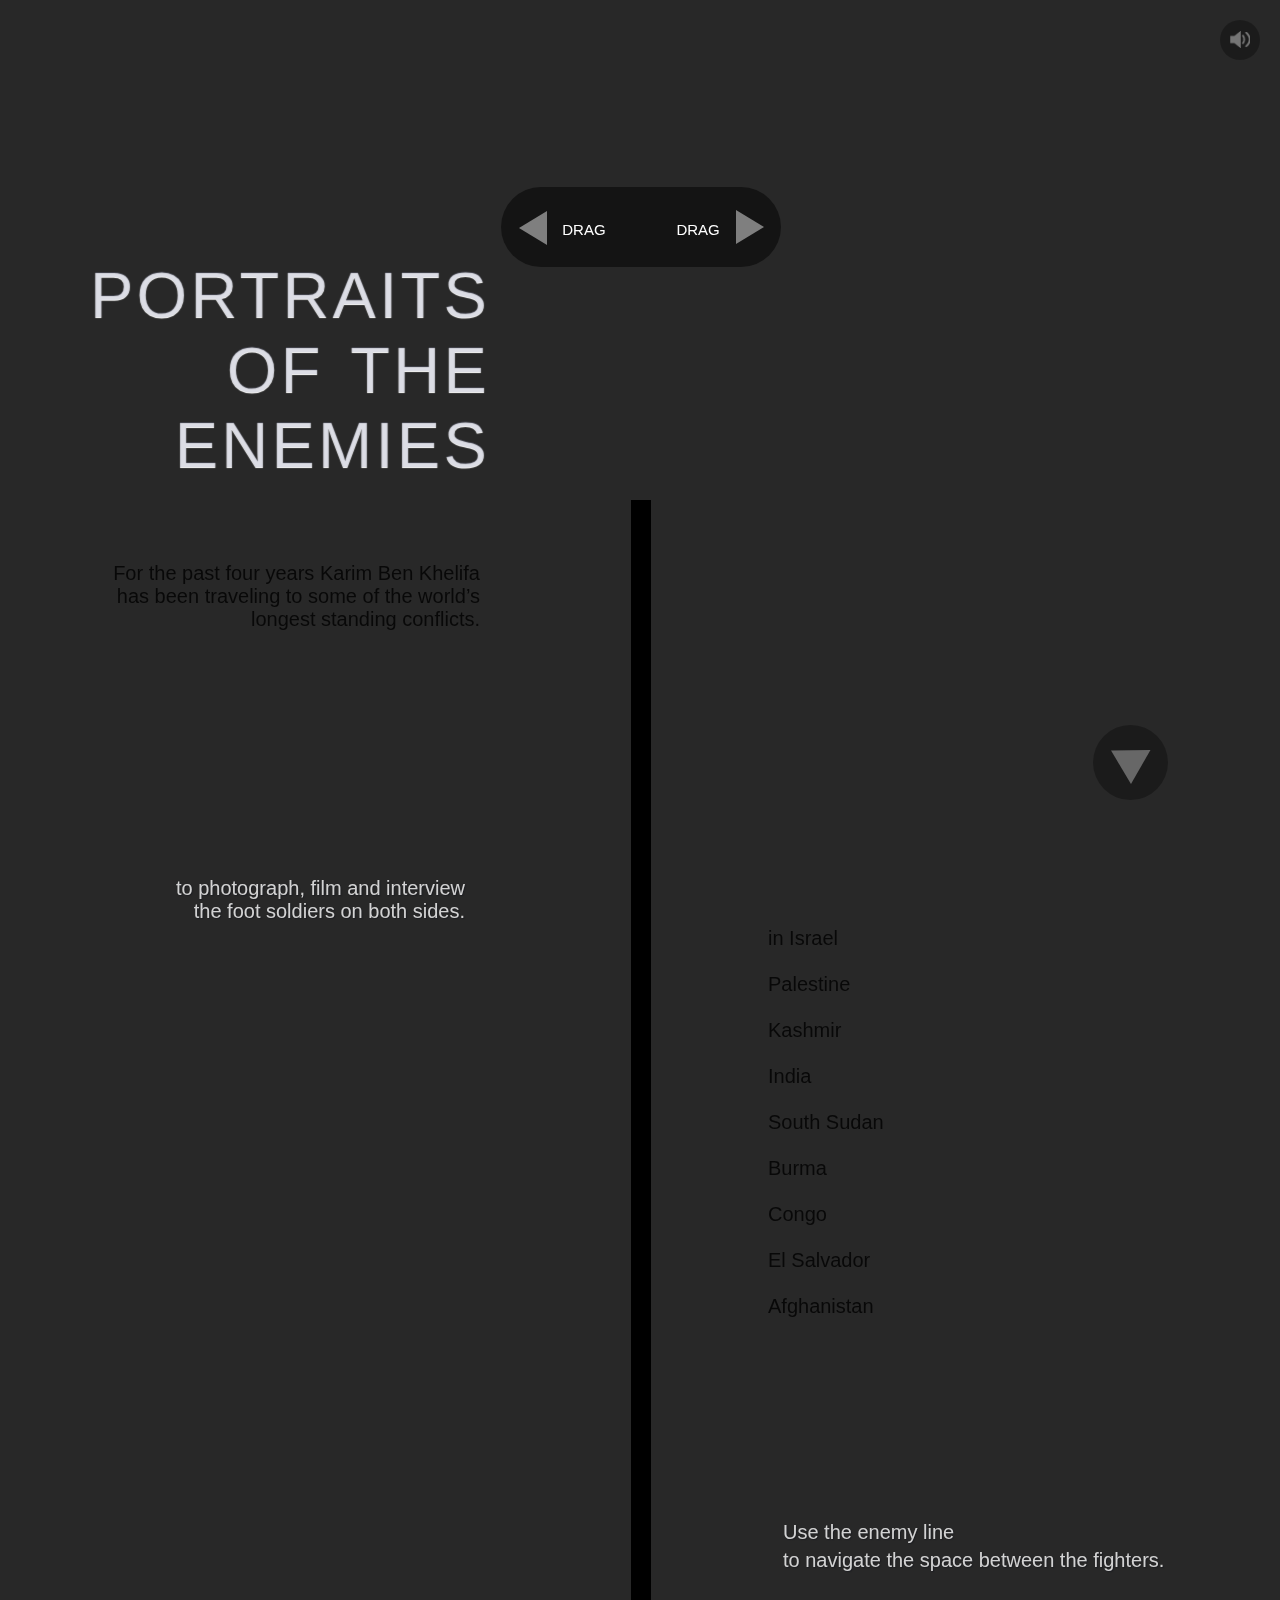
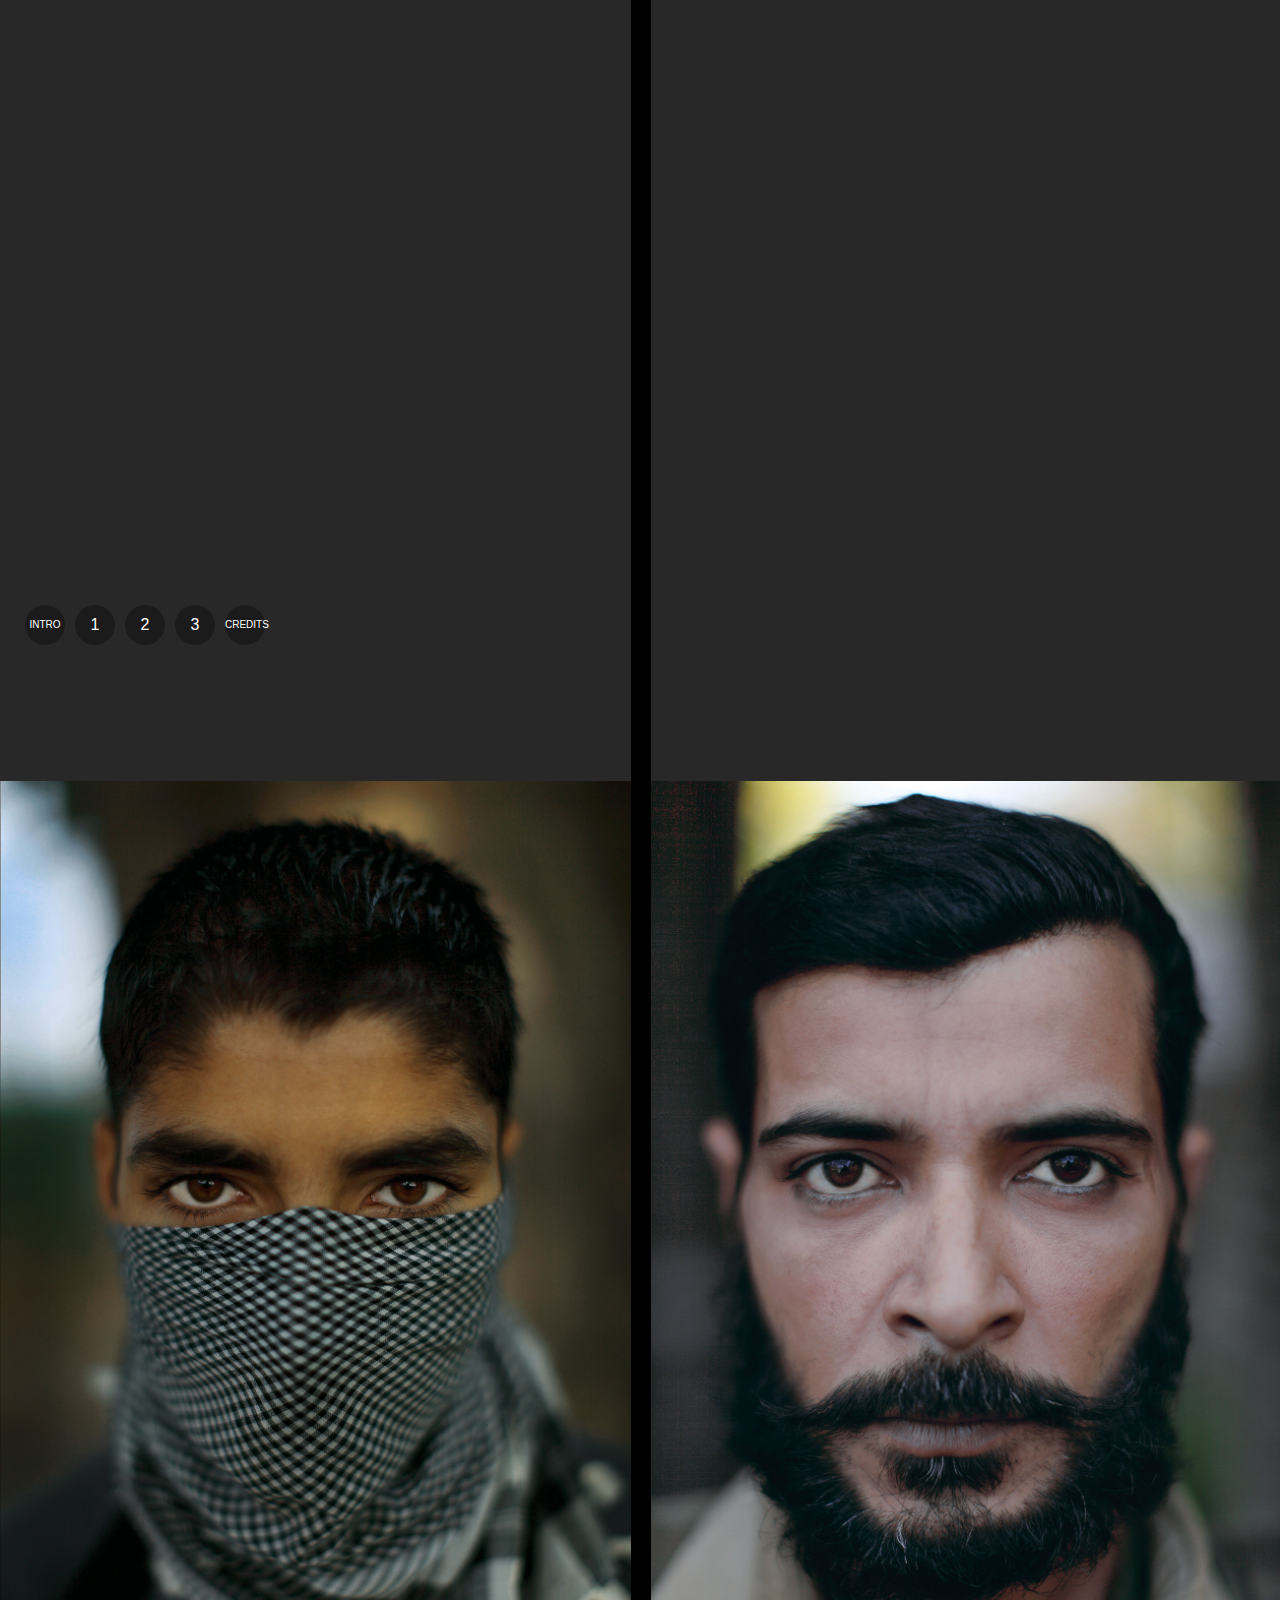
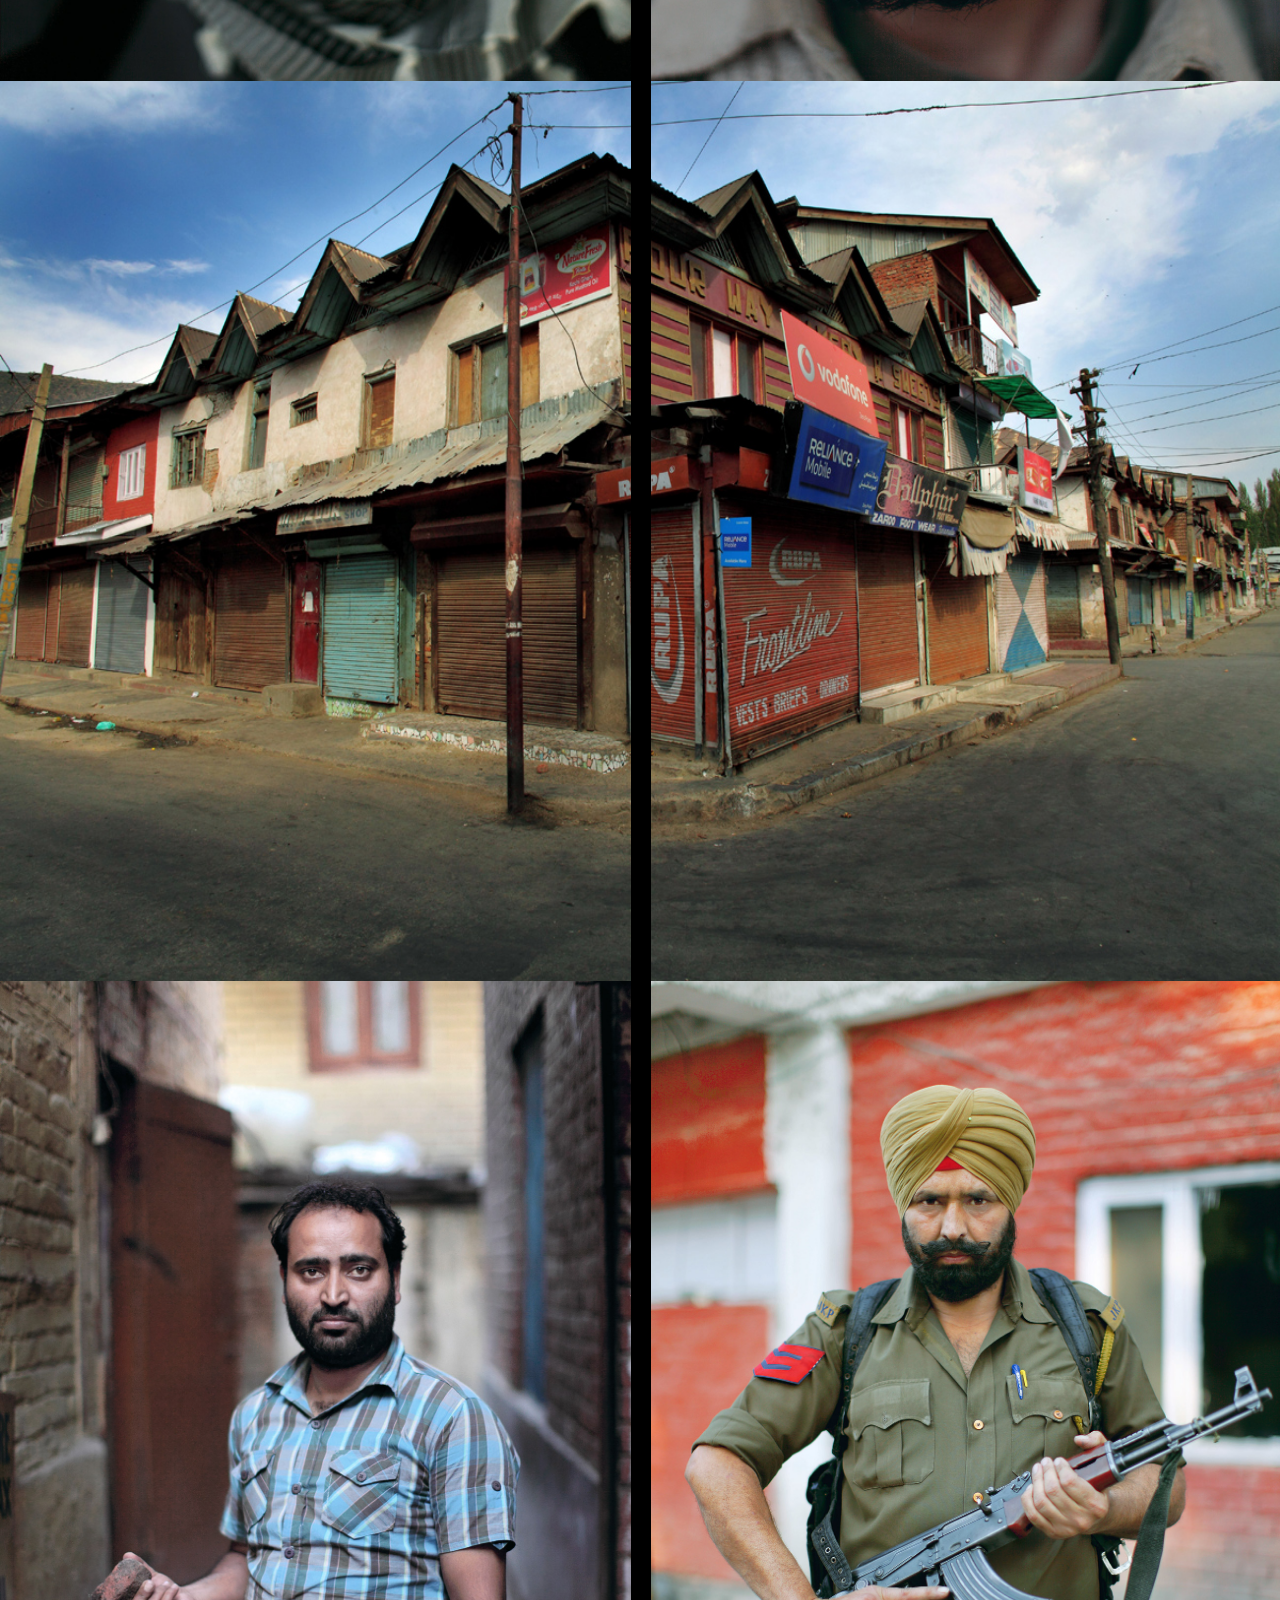
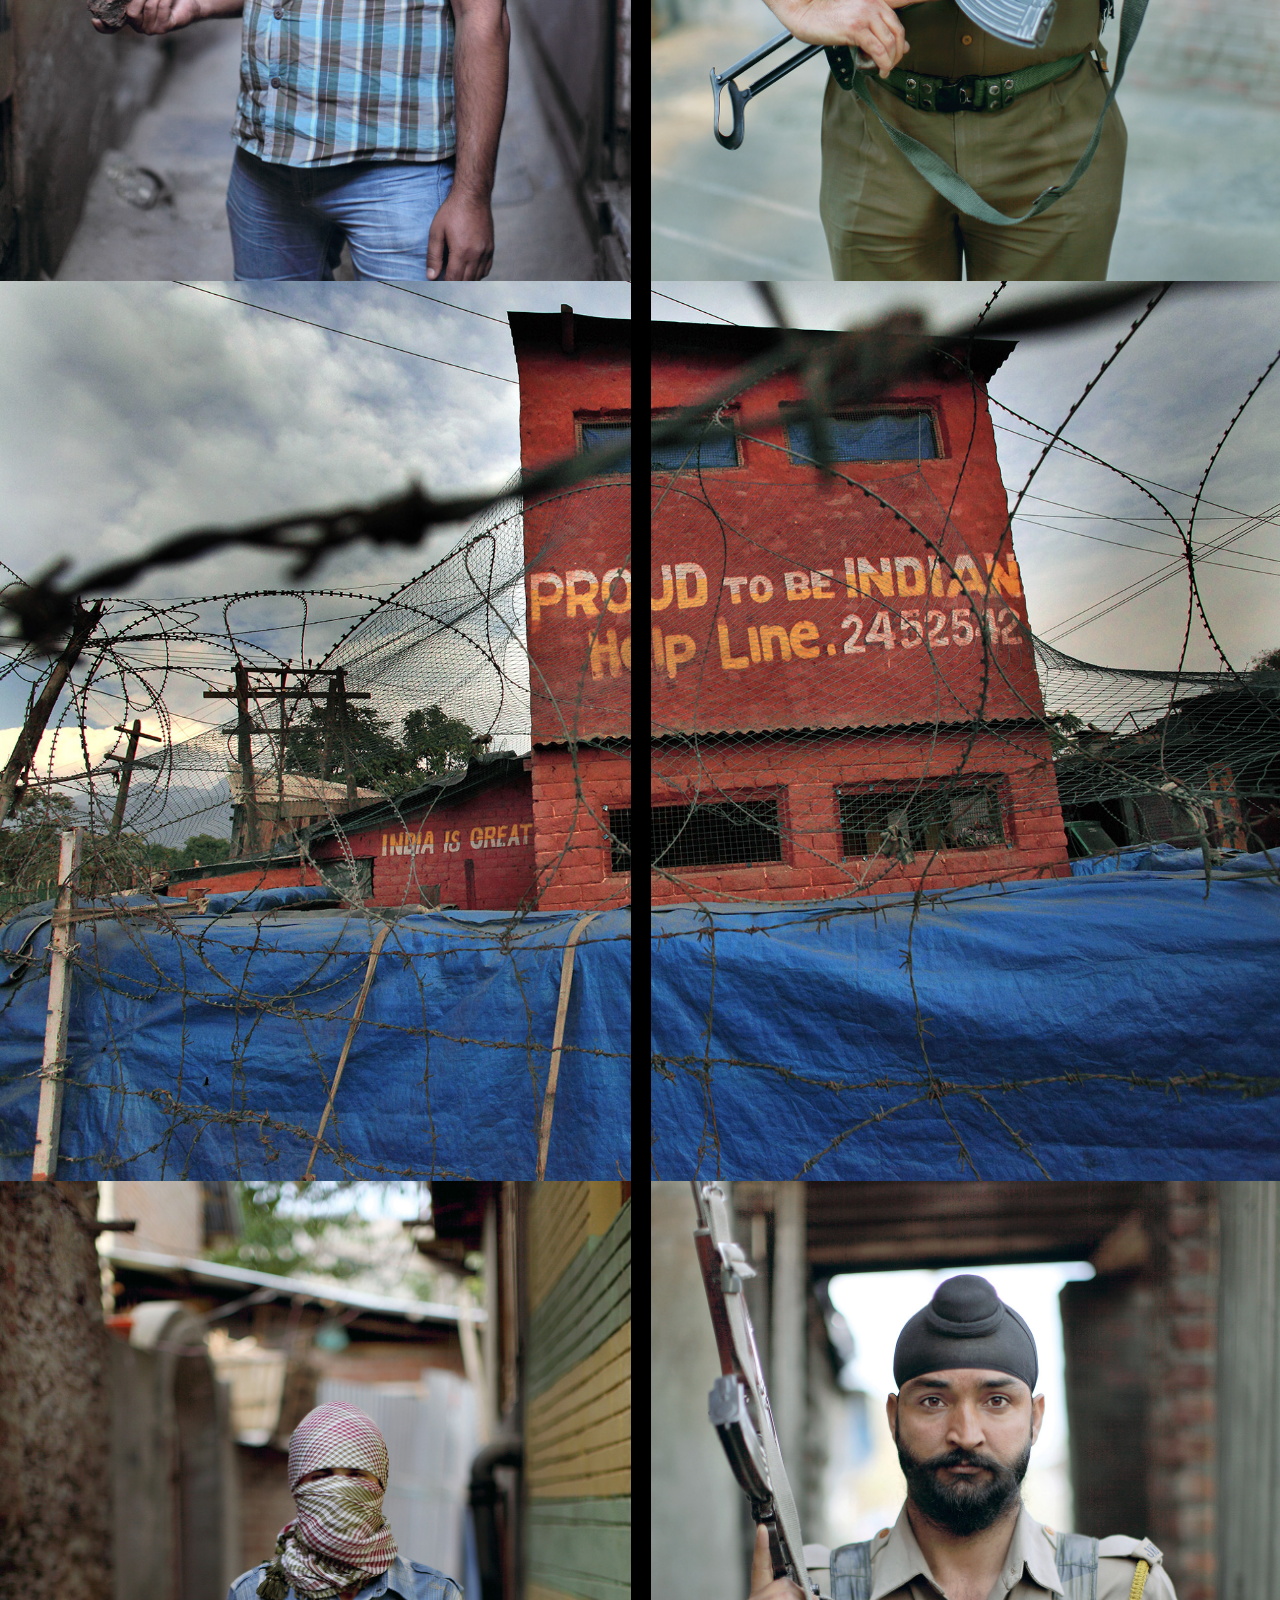
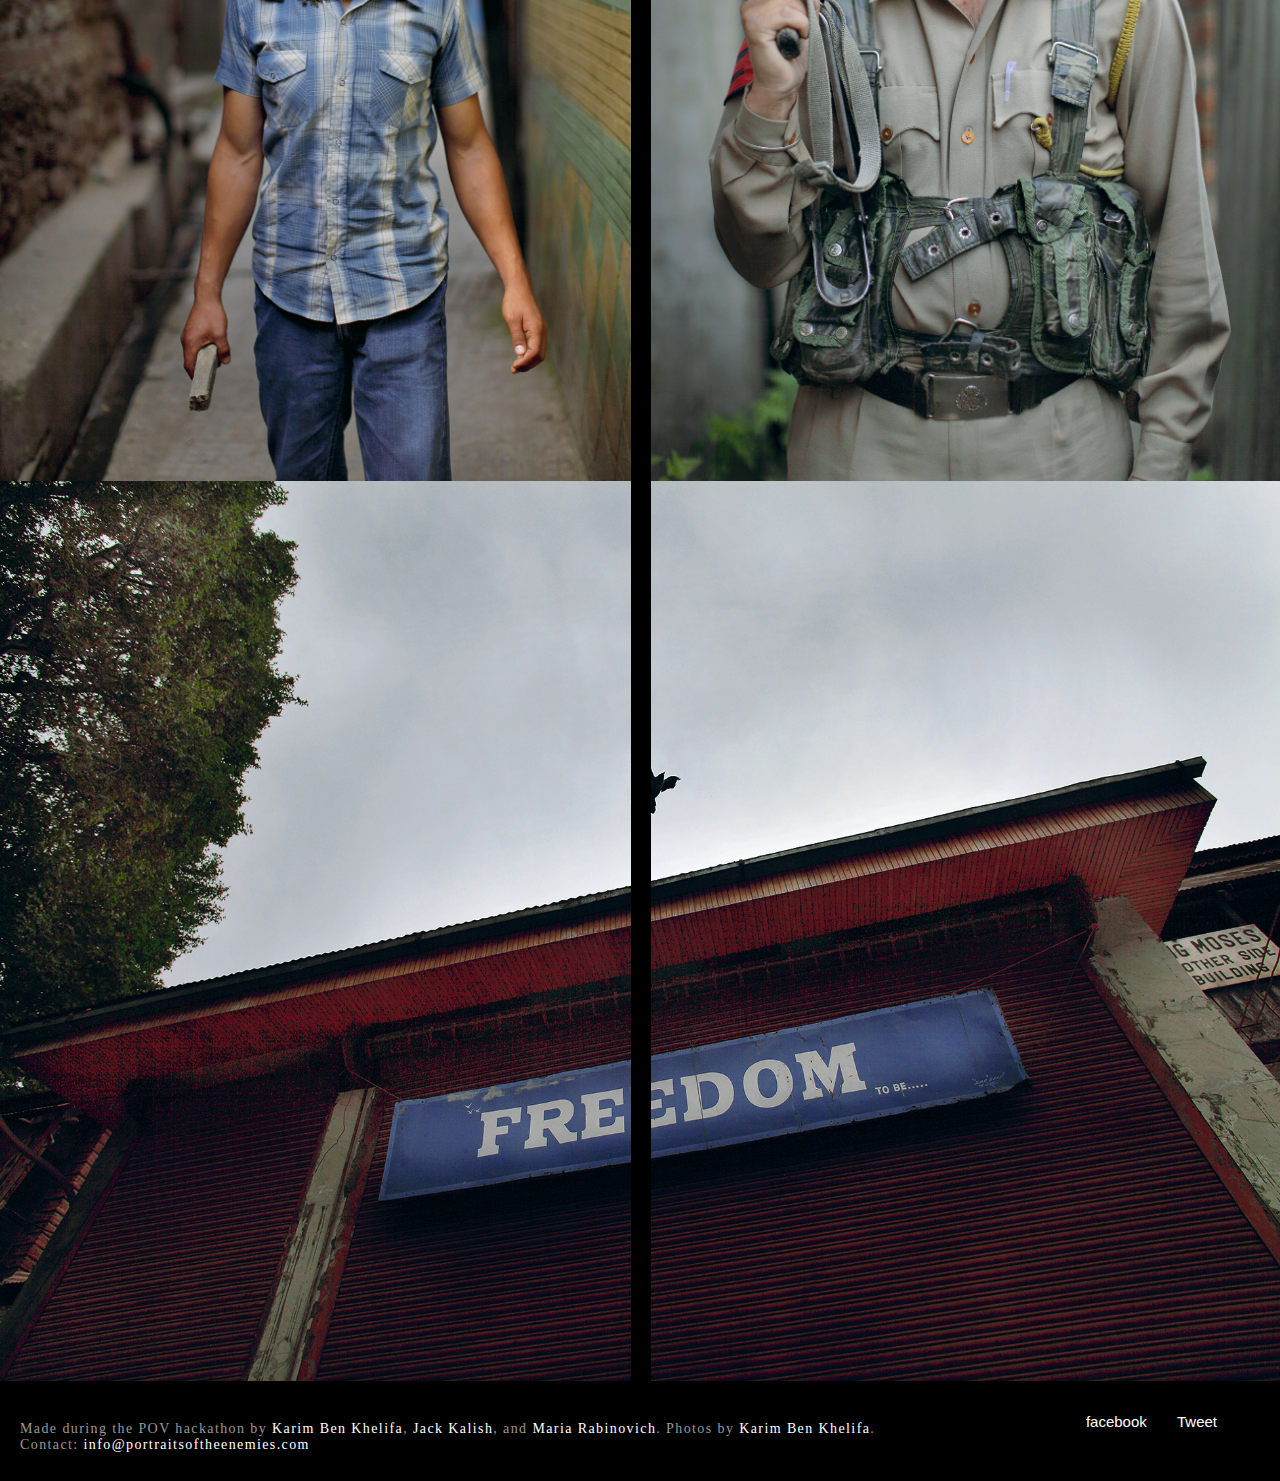
==== commit 4982d37e: "making video version live" ====
--- a/site/index.html
+++ b/site/index.html
@@ -15,6 +15,7 @@
 		<link rel="stylesheet" type="text/css" href="css/style.css" />
 		<!-- DC Social Icons CSS -->
 		<link rel="stylesheet" type="text/css" href="http://www.dreamtemplate.com/dreamcodes/social_icons/tsc_social_icons.css" />
+        <link rel="shortcut icon" href="favicon.ico" />
 		</head>
 
 
@@ -108,7 +109,7 @@
                             <span>to photograph, film and interview <br>the foot soldiers on both sides.</span> </h3>
                     </div>
                     <div class="ss-right">
-						    in Israel<br><br>
+						in Israel<br><br>
                             Palestine<br><br>
 							Kashmir<br><br>
 							India<br><br>
@@ -139,7 +140,12 @@
 
 
 <!-- LANDSCAPE 1 -->
-<div class="landscape" id="landscape1" ></div>
+<div class="landscape" id="landscape1" >
+<video id="video1" class="videoss" width="0px" height="auto" autoplay loop >
+    <source src="videos/kbk09017m0058.mp4" type="video/mp4" >
+    <source src="videos/kbk09017m0058.webm" type="video/webm" >
+</video>
+</div>
 
 <!--
 <video width="100%" height="240" >
@@ -194,7 +200,13 @@
 
 
 <!-- LANDSCAPE 2 -->
-<div class="landscape" id="landscape2"></div>
+<div class="landscape" id="landscape2" >
+<video id="video2" class="videoss" width="0px" height="auto" autoplay loop >
+    <source src="videos/kbk09017m0057.mp4" type="video/mp4">
+    <source src="videos/kbk09017m0057.webm" type="video/webm" >
+</video>
+
+</div>
 
 
 
@@ -247,7 +259,13 @@
 
 
 <!-- LANDSCAPE 3 -->
-<div id="landscape3" class="landscape"></div>
+<div id="landscape3" class="landscape">
+<video id="video3" class="videoss" width="0px" height="auto" autoplay loop >
+    <source src="videos/kbk09017m0059.mp4" type="video/mp4"  defaultPlaybackRate = ".2">
+    <source src="videos/kbk09017m0059.webm" type="video/webm"  defaultPlaybackRate = ".2">
+</video>
+
+</div>
 
 
 
@@ -311,7 +329,16 @@
 	$(document).ready(function() {	//this can be a place for all main initiators
 	window.isMute=false;
 		origWidth = $(window).width();  //store the window's width when the document loads
-
+    var video_element = document.getElementById('video1');
+    video_element.muted = "muted";
+    video_element.playbackRate=.5;
+    var video_element = document.getElementById('video2');
+    video_element.muted = "muted";
+    video_element.playbackRate=.3;
+    var video_element = document.getElementById('video3');
+    video_element.muted = "muted";
+
+    
 	//initiate a main scroll tracker here and use this maybe //http://stackoverflow.com/questions/14390464/jquery-stick-div-on-scroll
 	//and the javascript plugin for easing and "scrollscript.js" if statements can activate a slow ease along with the volume boost of the new "active div", we can have the idea of active and passive divs. Videos can stop and sounds can stop for passive divs.
 	var introDiv_Height =$(window).width()*1.86;/* $('#intro-video').height(); */
--- a/site/css/style.css
+++ b/site/css/style.css
@@ -85,17 +85,17 @@
 	border:0px;
 }
 
-.leftMoreDiv{position:absolute; width:0px;height:100%;display:block;;background:rgba(0,0,0,.8);z-index: 999975; left:0px;}
+.leftMoreDiv{position:absolute; width:0px;height:100%;display:block;;background:rgba(0,0,0,.8);z-index: 75; left:0px;}
 
 /* background: url('../img/raster.png'); */
 
 
-.rightMoreDiv{position:absolute; width:0px; height:100%; display:block;  background:rgba(0,0,0,.8);z-index: 999975;right:0px;    
+.rightMoreDiv{position:absolute; width:0px; height:100%; display:block;  background:rgba(0,0,0,.8);z-index: 75;right:0px;    
 /* background: url('../img/landscape2.jpg'); background-position:fixed; background-size: cover; */
 }
 
 
-.moreInfo{display:block; position:absolute; top:-40px; height:100%; z-index:9999400; padding:40px;padding-top:0px; position:absolute;background: url('../img/raster.png'); }
+.moreInfo{display:block; position:absolute; top:-40px; height:100%; z-index:400; padding:40px;padding-top:0px; position:absolute;background: url('../img/raster.png'); }
 
 .leftMoreInfo{ right:0px; text-align:left; margin-right:130px; }
 .rightMoreInfo{left:0px;  text-align:right; margin-left:130px;}
@@ -104,7 +104,7 @@
 
 
 
-.moreInfo p{color:white;z-index:9999450; width:350px;font-family: "Helvetica Neue"; font-size:14px; font-weight:lighter; line-height: 2em; margin-top:100px; /* background: rgba(0,0,0,0.5); */}
+.moreInfo p{color:white;z-index:450; width:350px;font-family: "Helvetica Neue"; font-size:14px; font-weight:lighter; line-height: 2em; margin-top:100px; /* background: rgba(0,0,0,0.5); */}
 
 
 #volumeControl{
@@ -147,6 +147,7 @@
    margin-left:-9px;
    margin-top:500px;
    opacity:1;
+   overflow:hidden;
 }
 
 .moveLine{
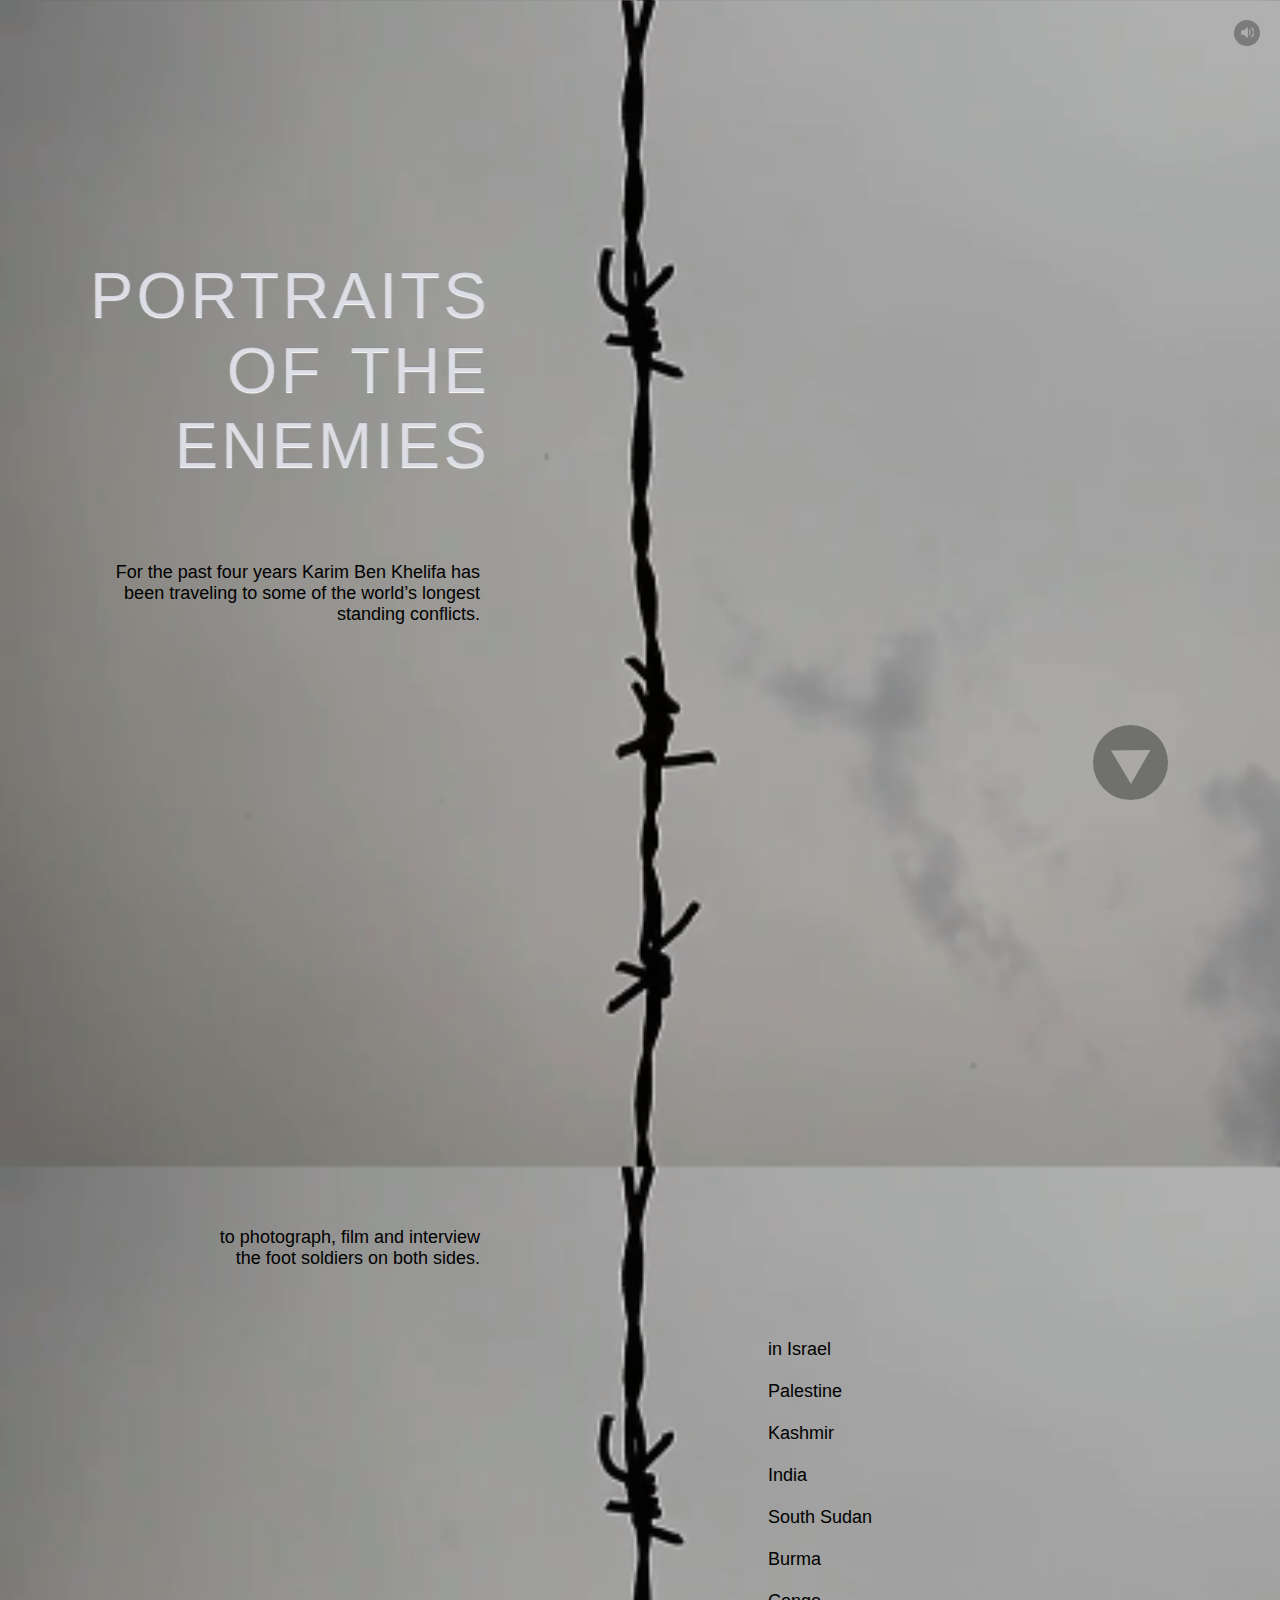
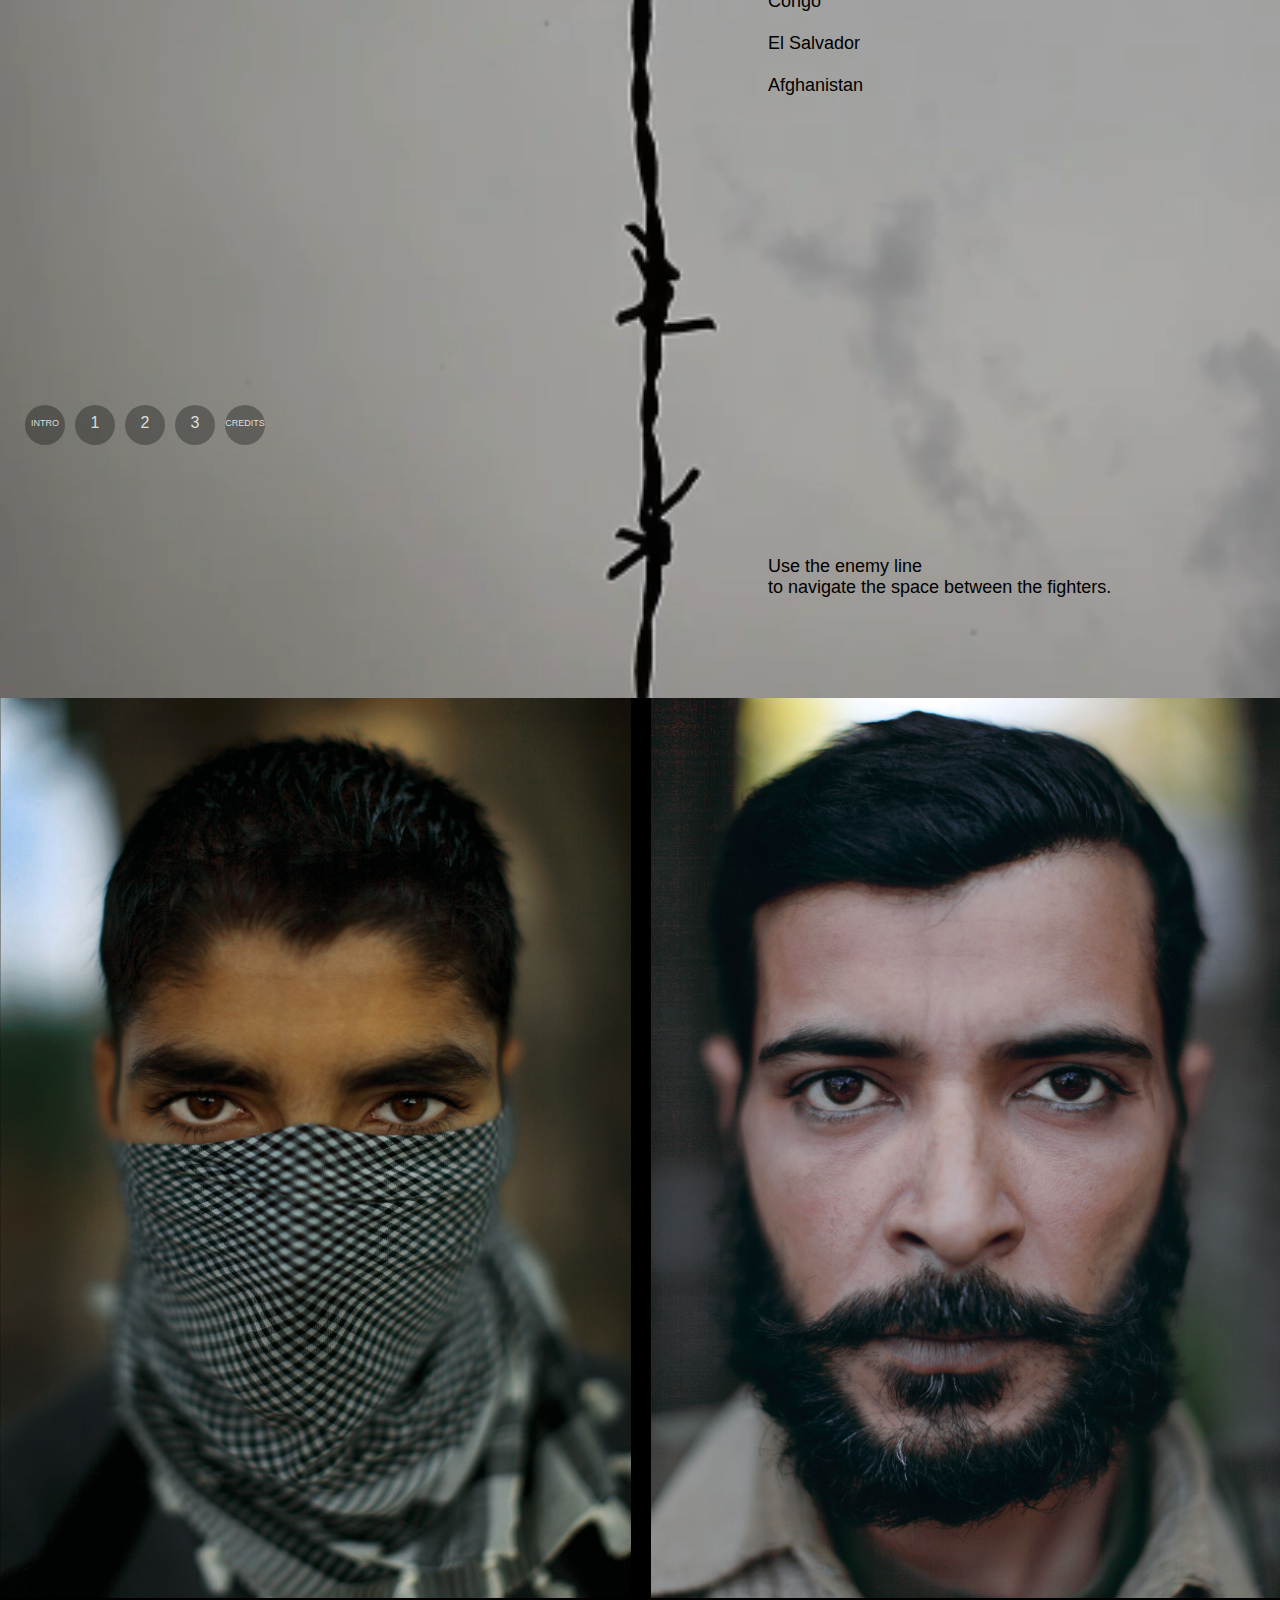
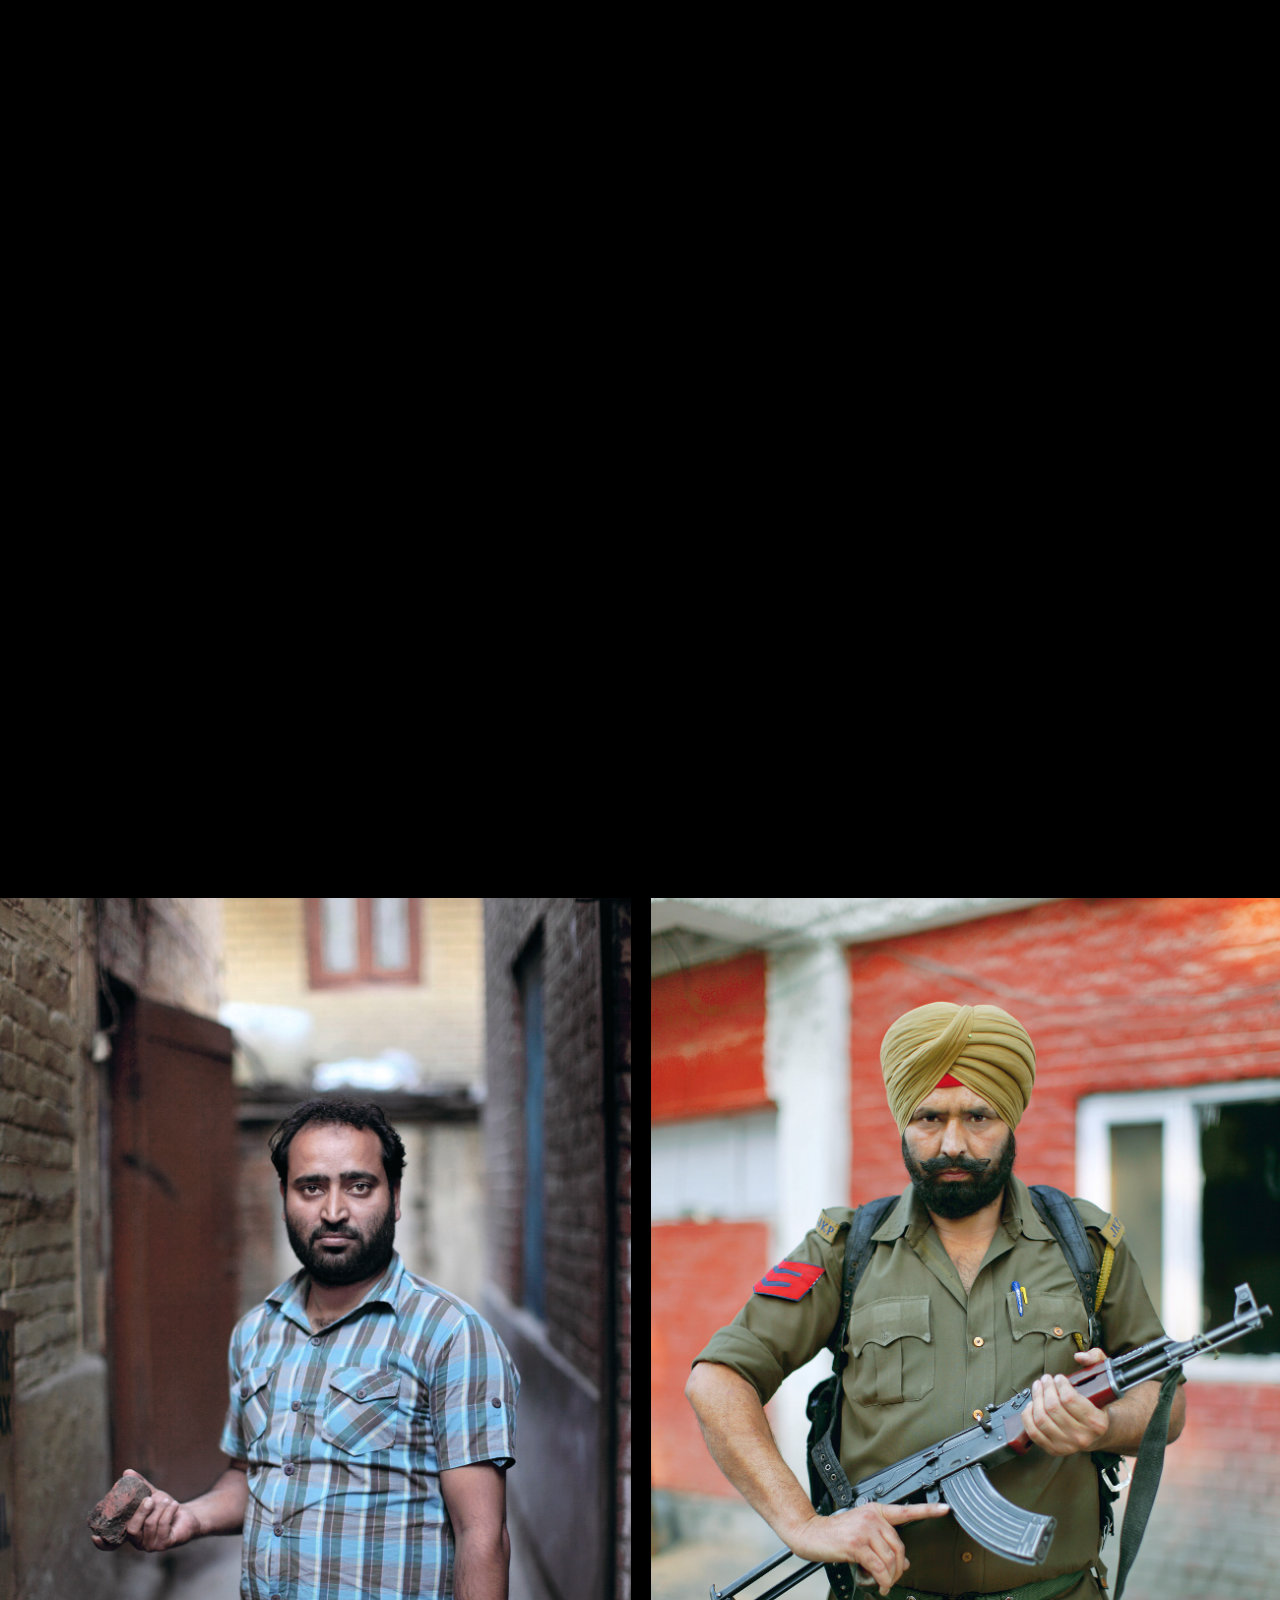
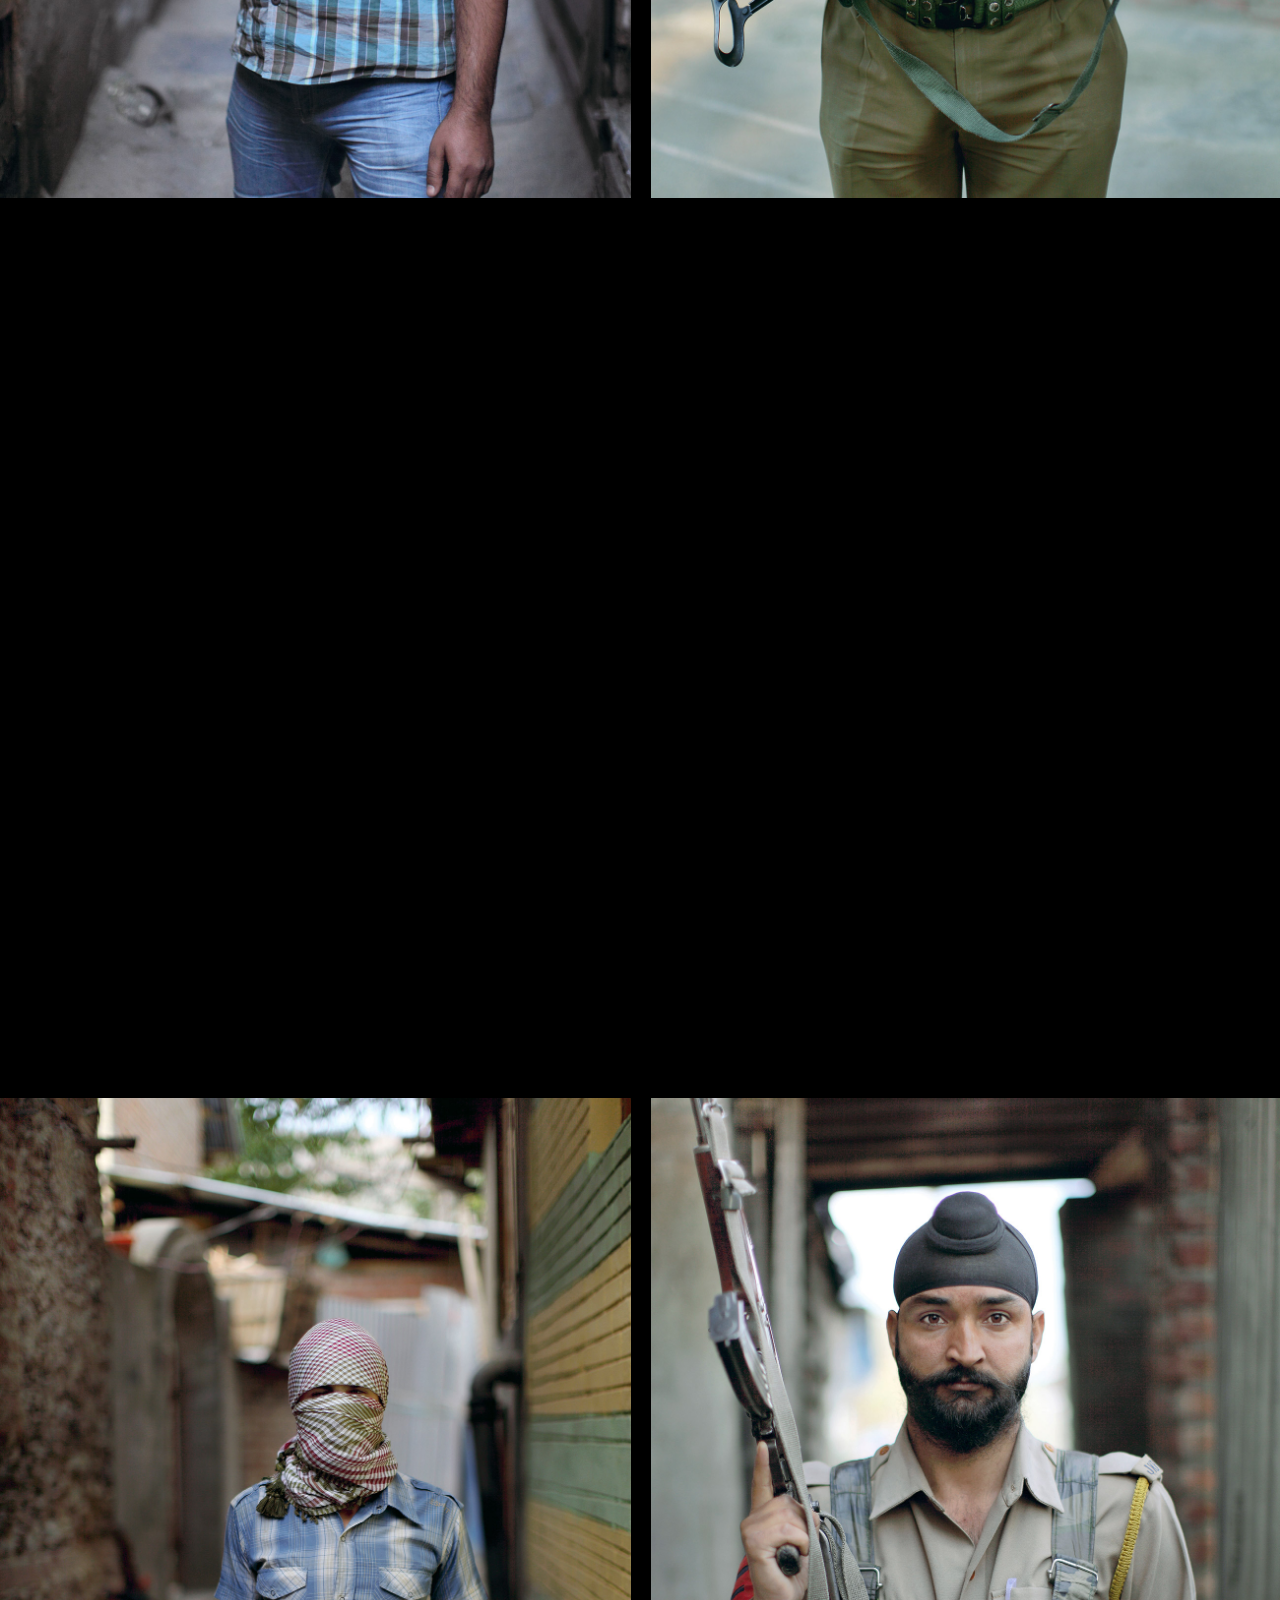
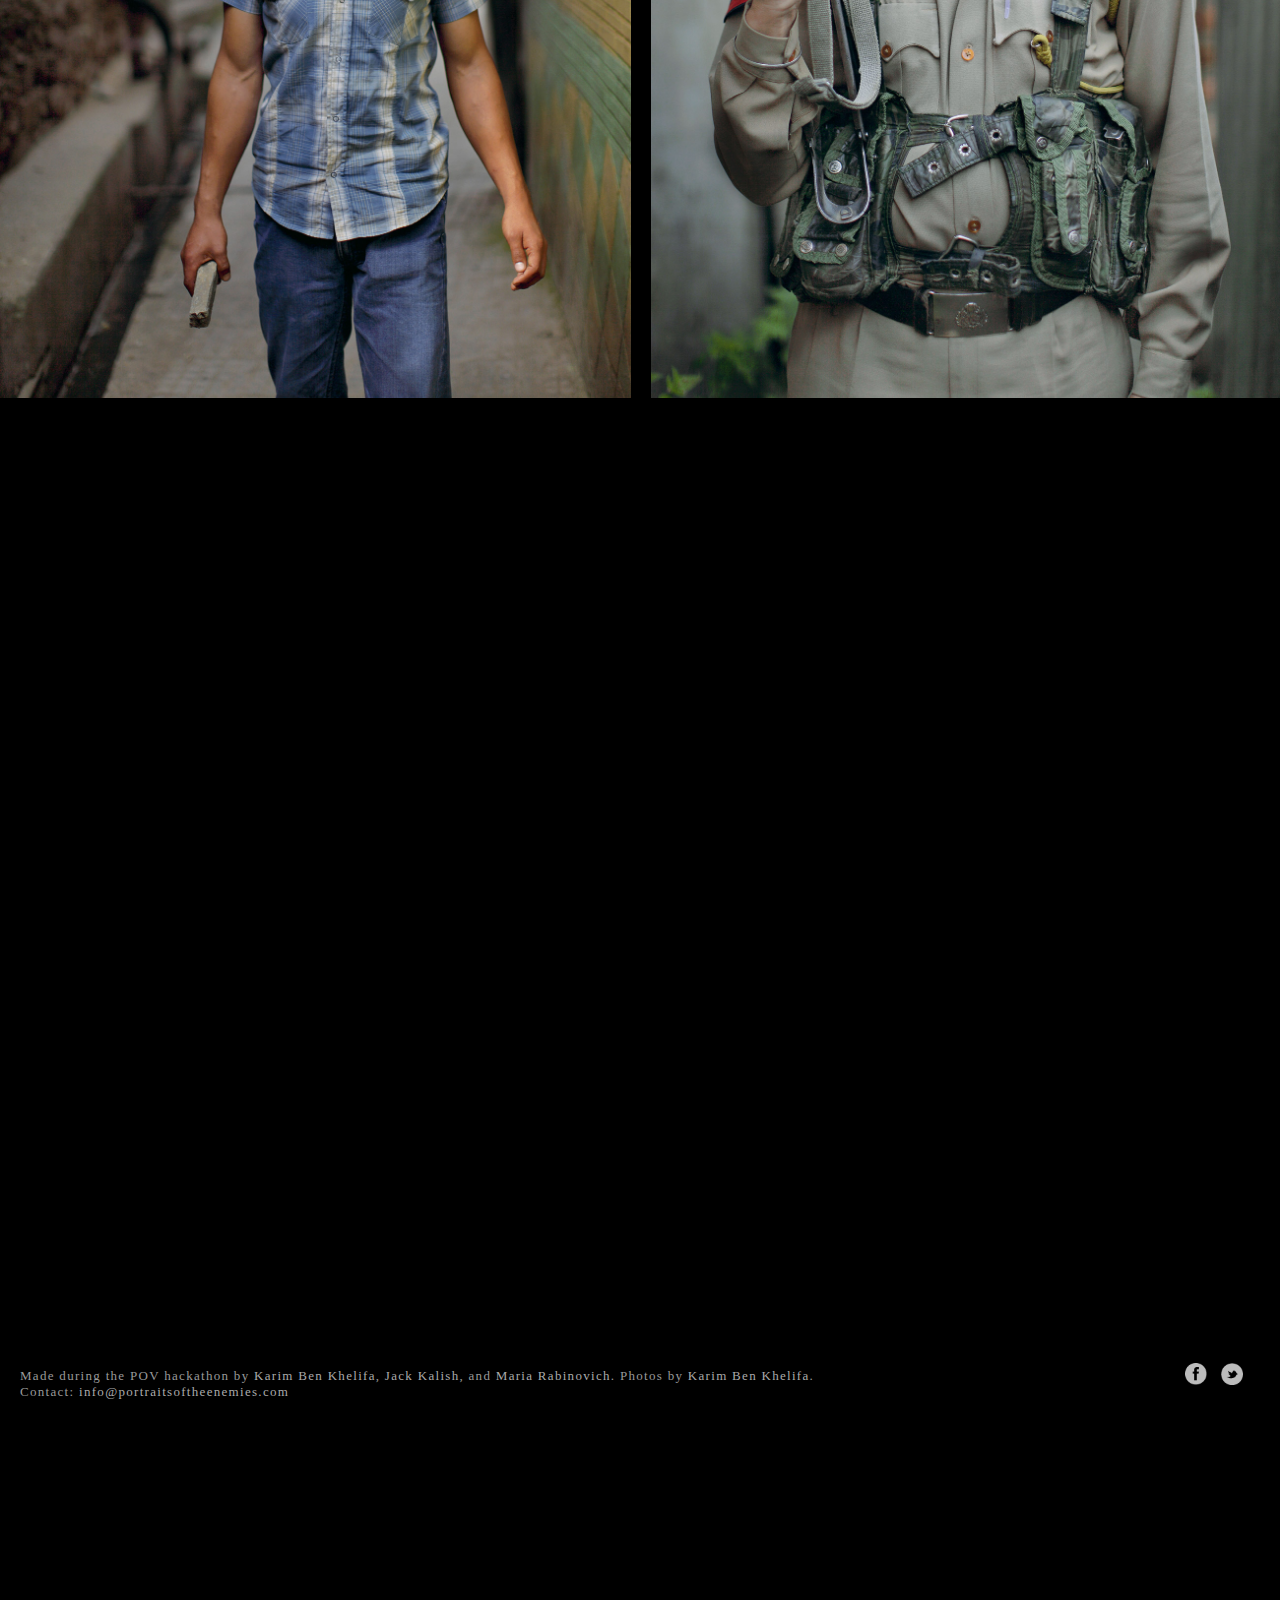
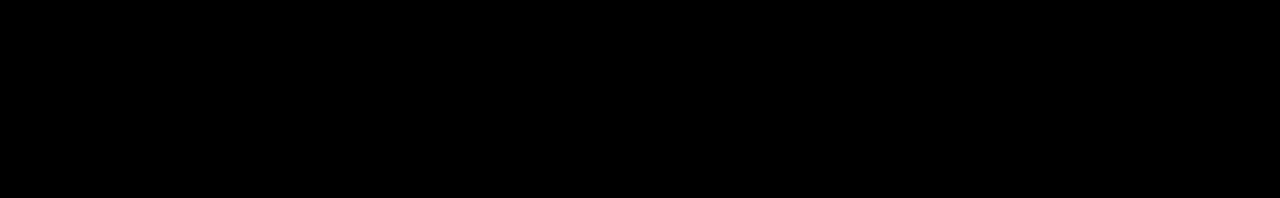
==== commit bc888457: "shitload of changes" ====
--- a/site/index.html
+++ b/site/index.html
@@ -14,8 +14,8 @@
         <link rel="stylesheet" type="text/css" href="css/styleScroll.css" />
 		<link rel="stylesheet" type="text/css" href="css/style.css" />
 		<!-- DC Social Icons CSS -->
-		<link rel="stylesheet" type="text/css" href="http://www.dreamtemplate.com/dreamcodes/social_icons/tsc_social_icons.css" />
-        <link rel="shortcut icon" href="favicon.ico" />
+		<link rel="stylesheet" type="text/css" href="css/dreamtemplate.css" />
+        <link rel="icon" href="/favicon.ico" />
 		</head>
 
 
@@ -26,7 +26,7 @@
 <!-- the line lives outside of the conflict divs so it can be as long as the whole document -->
 	<div id="enemyLine">		
 		<div class="moveLine">
-			<div class="circle"></br></br>DRAG&nbsp;&nbsp;&nbsp;&nbsp;&nbsp;&nbsp;&nbsp;&nbsp;&nbsp;&nbsp;&nbsp;&nbsp;&nbsp;&nbsp;&nbsp;&nbsp;&nbsp;DRAG</div>
+			<div class="circle">DRAG&nbsp;&nbsp;&nbsp;&nbsp;&nbsp;&nbsp;&nbsp;&nbsp;&nbsp;&nbsp;&nbsp;&nbsp;&nbsp;DRAG</div>
 			<div class="arrows arrow-right"></div>
 			<div class="arrows arrow-left"></div>	
 		</div>
@@ -40,7 +40,7 @@
 
 
 
-
+<!-- fix this, it is unnecessarily complicated: -->
 <div id="scrollDownArrow" class="ss-links">
 				<a class="ss-links2" href="#conflict1"><div class="arrow-down"></div></a>
 		</div>	
@@ -48,19 +48,20 @@
 
 
 
-
+<div id="ss-links" class="ss-links ss-links-absolute">
+				<a href="#introDiv"><p class="smaller">INTRO</p></a>
+				<a href="#conflict1"><p>1</p></a>
+				<a href="#conflict2"><p>2</p></a>
+				<a href="#conflict3"><p>3</p></a>
+				<a href="#footer"><p class="smaller">CREDITS</p></a>
+			</div>	
 <div id="introDiv">
-<video id="intro-video" width="0px" height="auto" autoplay loop >
+	<!-- <video id="intro-video" width="0px" height="auto" autoplay loop > -->
+    <video id="intro-video" autoplay loop >
     <source src="img/videos/bar_cropped_800.mp4" type="video/mp4" muted="false">
     <source src="img/videos/bar_cropped_800.webm" type="video/webm" muted="false">
 </video>
-			<div id="ss-links" class="ss-links ss-links-before">
-				<a href="#introDiv"><p>INTRO</p></a>
-				<a href="#conflict1">1</a>
-				<a href="#conflict2">2</a>
-				<a href="#conflict3">3</a>
-				<a href="#footer"><p>CREDITS</p></a>
-			</div>			
+					
          <div id="ss-container" class="ss-container">
                
                <div class="ss-row ss-small">
@@ -104,9 +105,9 @@
                 </div>               
                 
                 <div class="ss-row ss-small">
-                    <div class="ss-left">
-                        <h3>
-                            <span>to photograph, film and interview <br>the foot soldiers on both sides.</span> </h3>
+                    <div class="ss-left bigTopMargin2">
+                        
+                            <span>to photograph, film and interview <br>the foot soldiers on both sides.</span> 
                     </div>
                     <div class="ss-right">
 						in Israel<br><br>
@@ -125,11 +126,11 @@
 				<div class="ss-row ss-large">
                     <div class="ss-left">
                     </div>
-                    <div class="ss-right">
-                        <h3>
-                            <span>Use the enemy line</span>
+                    <div class="ss-right bigTopMargin2">
+                        
+                            <span>Use the enemy line</span><br>
                             <span>to navigate the space between the fighters.</span>
-                        </h3>
+                       
                     </div>
                 </div>
 			</div>
@@ -139,13 +140,6 @@
 
 
 
-<!-- LANDSCAPE 1 -->
-<div class="landscape" id="landscape1" >
-<video id="video1" class="videoss" width="0px" height="auto" autoplay loop >
-    <source src="videos/kbk09017m0058.mp4" type="video/mp4" >
-    <source src="videos/kbk09017m0058.webm" type="video/webm" >
-</video>
-</div>
 
 <!--
 <video width="100%" height="240" >
@@ -197,16 +191,16 @@
 
 
 
-
-
-<!-- LANDSCAPE 2 -->
-<div class="landscape" id="landscape2" >
-<video id="video2" class="videoss" width="0px" height="auto" autoplay loop >
-    <source src="videos/kbk09017m0057.mp4" type="video/mp4">
-    <source src="videos/kbk09017m0057.webm" type="video/webm" >
+<!-- LANDSCAPE 1 -->
+<div class="landscape" id="landscape1" >
+<video id="video1" class="videoss" width="0px" height="auto" autoplay loop >
+    <source src="videos/kbk09017m0058.mp4" type="video/mp4" >
+    <source src="videos/kbk09017m0058.webm" type="video/webm" >
 </video>
-
 </div>
+
+
+
 
 
 
@@ -256,16 +250,16 @@
 
 
 
-
-
-<!-- LANDSCAPE 3 -->
-<div id="landscape3" class="landscape">
-<video id="video3" class="videoss" width="0px" height="auto" autoplay loop >
-    <source src="videos/kbk09017m0059.mp4" type="video/mp4"  defaultPlaybackRate = ".2">
-    <source src="videos/kbk09017m0059.webm" type="video/webm"  defaultPlaybackRate = ".2">
+<!-- LANDSCAPE 2 -->
+<div class="landscape" id="landscape2" >
+<video id="video2" class="videoss" width="0px" height="auto" autoplay loop >
+    <source src="videos/kbk09017m0057.mp4" type="video/mp4">
+    <source src="videos/kbk09017m0057.webm" type="video/webm" >
 </video>
 
 </div>
+
+
 
 
 
@@ -314,6 +308,49 @@
 
 
 
+<!-- LANDSCAPE 3 -->
+<div id="landscape3" class="landscape">
+<video id="video3" class="videoss" width="0px" height="auto" autoplay loop >
+    <source src="videos/kbk09017m0059.mp4" type="video/mp4"  defaultPlaybackRate = ".2">
+    <source src="videos/kbk09017m0059.webm" type="video/webm"  defaultPlaybackRate = ".2">
+</video>
+
+</div>
+
+
+
+
+
+
+
+<!-- FOOTER -->
+<div id="footer"><p>Made during the POV hackathon by <a href="http://karimbenkhelifa.com" target="_blank">Karim Ben Khelifa</a>, <a href="http://jackkalish.com" target="_blank">Jack Kalish</a>, and <a href="http://mariarabinovich.com/" target="_blank">Maria Rabinovich</a>.  Photos by <a href="http://karimbenkhelifa.com" target="_blank">Karim Ben Khelifa</a>.</br>
+Contact: <a href="mailto:info@portraitsoftheenemies.com" target="_blank">info@portraitsoftheenemies.com</a></p>
+
+<div class="socialShare">
+
+
+<!-- facebook share -->
+<a class="facebook_round_gray_32 tsc_social_round_gray_32" title="facebook" href='http://www.facebook.com/share.php?u=http://www.portraitsoftheenemies.com' target="_blank">facebook</a>
+
+<!-- twitter share -->	
+<a class="twitter2_round_gray_32 tsc_social_round_gray_32" title="twitter" href="http://twitter.com/home?status=http://www.portraitsoftheenemies.com" target="_blank">Tweet</a>
+
+<!-- <a class="twitter2_round_gray_32 tsc_social_round_gray_32" title="twitter" href="https://twitter.com/share" data-lang="en" url="http://portraitsoftheenemies.com" text="Interactive photojournalism featuring work of Karim Ben Khelifa." hashtags="portraitsoftheenemies" target="_blank">Tweet</a> -->
+	
+</div><!-- end of social -->
+</div><!-- end of footer -->
+
+
+
+
+
+
+
+
+
+
+
 
 
 
@@ -328,7 +365,9 @@
 	<script type="text/javascript">
 	$(document).ready(function() {	//this can be a place for all main initiators
 	window.isMute=false;
-		origWidth = $(window).width();  //store the window's width when the document loads
+	origWidth = $(window).width();  //store the window's width when the document loads
+	menuShrunken=false;
+	
     var video_element = document.getElementById('video1');
     video_element.muted = "muted";
     video_element.playbackRate=.5;
@@ -336,27 +375,42 @@
     video_element.muted = "muted";
     video_element.playbackRate=.3;
     var video_element = document.getElementById('video3');
-    video_element.muted = "muted";
-
-    
+    video_element.muted = "muted";    
 	//initiate a main scroll tracker here and use this maybe //http://stackoverflow.com/questions/14390464/jquery-stick-div-on-scroll
 	//and the javascript plugin for easing and "scrollscript.js" if statements can activate a slow ease along with the volume boost of the new "active div", we can have the idea of active and passive divs. Videos can stop and sounds can stop for passive divs.
-	var introDiv_Height =$(window).width()*1.86;/* $('#intro-video').height(); */
-	
-	var WindowHeight =$(window).height();
-$('#conflict1').css('top', introDiv_Height);
-$('#landscape1').css('top', WindowHeight+introDiv_Height);
-$('#conflict2').css('top', WindowHeight*2+introDiv_Height);
-$('#landscape2').css('top', WindowHeight*3+introDiv_Height);
-$('#conflict3').css('top', WindowHeight*4+introDiv_Height);
-$('#landscape3').css('top', WindowHeight*5+introDiv_Height);
-$('#footer').css('top', WindowHeight*6+introDiv_Height);
-$('#line').css('height', WindowHeight*5.3+introDiv_Height);
-		})
+	/* var introDiv_Height =$(window).width()*1.86; *//* $('#intro-video').height(); */
+	var introDiv_Height='auto';	
+	if($(window).width()<=1200){
+	$('.bigTopMargin1').css('margin-top', 0);
+	$('.bigTopMargin2').css('margin-top', 0);
+	/* introDiv_Height='auto'; */
+	}/*
+else{
+	$('.bigTopMargin1').css('margin-top', 200);
+	$('.bigTopMargin2').css('margin-top', 400);
+	}
+*/
+
+	var WindowHeight =$(window).height();	
+	/* var videoHeight=$('#video1').height(); */
+	$('.conflict').css('height', WindowHeight);
+	$('.landscape').css('height', WindowHeight);
+	$('#introDiv').css('height', introDiv_Height);
+
+
+var lineheight=$('#introDiv').height()+	6*WindowHeight;
+/* var docHeight= $(document).height(); */
+$('#line').css('height', lineheight);
+
+
+		
 	//activate the full screen mode:
 			var FullscreenrOptions = {  width: 1300, height: 1951, bgID: '.BigImage', idRight: '.BigImage' };
 			// This will activate the full screen background!
 			jQuery.fn.fullscreenr(FullscreenrOptions);	
+			
+		})	
+			
 	</script>
 	
 	
@@ -364,7 +418,7 @@
 	<script type="text/javascript" src="src/soundjs/Sound.js"></script>
 	<script type="text/javascript" src="src/soundjs/WebAudioPlugin.js"></script>
 	<script type="text/javascript" src="src/soundjs/HTMLAudioPlugin.js"></script>
-	<script type="text/javascript" src="src/soundjs/HTMLAudioPlugin.js"></script>
+<!-- 	<script type="text/javascript" src="src/soundjs/HTMLAudioPlugin.js"></script> -->
 	<script type="text/javascript" src="js/sound_player.js" ></script>
 	<script type="text/javascript" src="js/line.js" ></script>
 	<script type="text/javascript" src="js/arrow.js" ></script>
@@ -376,33 +430,9 @@
 		
 		
 		
-		
-		
-		
-		
-		
-	
-	
-		
-		
-<!-- FOOTER -->
-<div id="footer"><p>Made during the POV hackathon by <a href="http://karimbenkhelifa.com" target="_blank">Karim Ben Khelifa</a>, <a href="http://jackkalish.com" target="_blank">Jack Kalish</a>, and <a href="http://mariarabinovich.com/" target="_blank">Maria Rabinovich</a>.  Photos by <a href="http://karimbenkhelifa.com" target="_blank">Karim Ben Khelifa</a>.</br>
-Contact: <a href="mailto:info@portraitsoftheenemies.com" target="_blank">info@portraitsoftheenemies.com</a></p>
-
-<div class="socialShare">
-
-
-<!-- facebook share -->
-<a a class="facebook_round_gray_32 tsc_social_round_gray_32" title="facebook" href='http://www.facebook.com/share.php?u=http://www.portraitsoftheenemies.com' target="_blank">facebook</a>
-
-<!-- twitter share -->	
-<a class="twitter2_round_gray_32 tsc_social_round_gray_32" title="twitter" href="http://twitter.com/home?status=http://www.portraitsoftheenemies.com" target="_blank">Tweet</a>
-
-<!-- <a class="twitter2_round_gray_32 tsc_social_round_gray_32" title="twitter" href="https://twitter.com/share" data-lang="en" url="http://portraitsoftheenemies.com" text="Interactive photojournalism featuring work of Karim Ben Khelifa." hashtags="portraitsoftheenemies" target="_blank">Tweet</a> -->
-	
-</div><!-- end of social -->
-</div><!-- end of footer -->
-
+			
+		
+	
 ​</body>
 </html>
  
--- a/site/css/demo.css
+++ b/site/css/demo.css
@@ -1,12 +1,14 @@
 @import url('reset.css');
 
 /* General Demo Style */
+/*
 body{
     background: #f7f7f7 url(../images/old_wall.jpg) repeat top left;
     color: rgba(0,0,0,0.8);
     font-family: 'Kelly Slab','Myriad Pro', Arial, sans-serif;
     font-size: 15px;
 }
+*/
 a{
     color: #fff;
     text-decoration: none;
--- a/site/css/styleScroll.css
+++ b/site/css/styleScroll.css
@@ -29,25 +29,49 @@
 	margin-right: -1px;
 	bottom: -4px;
 }
+
 .ss-links{
-	position: fixed;
+	width: 25%;
+	z-index:4000;
+
+	
+}
+.ss-links-absolute{
+position: absolute;
 	left: 20px;
-	top: 16px;
-	width: 25%;
-	z-index: 3000;
-	
-}
+	top: 2000px;
+	z-index:4000;
+}
+
+.ss-links-fixed{
+    position: fixed;
+	left: 20px;
+	top: 20px;
+	z-index:4000;
+}
+/*
 .ss-links-before{
 position:absolute;
 left:20px;
 top:2200px;
 }
+*/
+/*
+.ss-links-afters{
+	position: fixed;
+	top: 16px;
+	width: 25%;
+}
+*/
+
 .ss-links a{
 	background: rgba(0,0,0,0.3);
-	font-size: 16px;
-	width: 40px;
-	height: 40px;
-	line-height: 40px;
+	font-size: 8px;
+/*
+	width: 20px;
+	height: 20px;
+*/
+	line-height: 20px;
 	margin: 5px;
 	float: left;
 	border-radius: 50%;
@@ -58,9 +82,33 @@
 	-o-transition: background 0.2s linear;
 	-ms-transition: background 0.2s linear;
 	transition: background 0.2s linear;
-}
-
-.ss-links a p{font-size:10px; margin-top:0px;}
+	
+	
+	   	width: 40px;
+	height: 40px;
+
+}
+
+.ss-links.ss-links-fixed a{background:rgba(0,0,0,.7);}
+
+.ss-links a p{
+font-size:16px; margin-top:8px; font-weight: 100; color:rgba(255,255,255,.8);
+}
+.ss-links a p.smaller{font-size:9px;}
+/* .ss-links-big{} */
+/*
+.ss-links-big a{ 
+    background: rgba(0,0,0,0.4);
+	width: 40px;
+	height: 40px;
+}
+.ss-links-big a p{
+font-size:13px; margin-top:0px; font-weight: 100; color:rgba(255,255,255,.8);
+}
+
+.ss-links-big a p.smaller{font-size:9px;}
+*/
+
 .ss-links a:hover{
 	background:rgba(0,0,0,.55)
 }
@@ -112,7 +160,7 @@
     text-align: left;
     float: left;
 	overflow: hidden;
-	padding-bottom: 500px;
+	/* padding-bottom: 500px; */
 	z-index:2002;
 }
 .ss-container h2{/* big one big one big one big one *//* big one big one big one big one *//* big one big one big one big one *//* big one big one big one big one *//* big one big one big one big one *//* big one big one big one big one *//* big one big one big one big one *//* big one big one big one big one *//* big one big one big one big one *//* big one big one big one big one */
@@ -145,10 +193,14 @@
     width: 40%;
     position: relative;
     
-    	font-size:20px; /* THIS ONE HERE THIS ONE HERE */ /* THIS ONE HERE THIS ONE HERE */ /* THIS ONE HERE THIS ONE HERE */
-/* THIS ONE HERE THIS ONE HERE */ /* THIS ONE HERE THIS ONE HERE */ /* THIS ONE HERE THIS ONE HERE */
-/* THIS ONE HERE THIS ONE HERE */ /* THIS ONE HERE THIS ONE HERE */ /* THIS ONE HERE THIS ONE HERE */
-}
+    	font-size:18px; /* THIS ONE HERE THIS ONE HERE */ /* THIS ONE HERE THIS ONE HERE */ /* THIS ONE HERE THIS ONE HERE */
+/* THIS ONE HERE THIS ONE HERE */ /* THIS ONE HERE THIS ONE HERE */ /* THIS ONE HERE THIS ONE HERE */
+/* THIS ONE HERE THIS ONE HERE */ /* THIS ONE HERE THIS ONE HERE */ /* THIS ONE HERE THIS ONE HERE */
+}
+
+.bigTopMargin1{margin-top:200px;}
+.bigTopMargin2{margin-top:400px; margin-bottom:70px;}
+
 .ss-left h3, .ss-right h3{display:block; height:40px;}
 .ss-right{
     padding-left: 2%;
@@ -255,7 +307,7 @@
 /* THIS ONE HERE THIS ONE HERE */ /* THIS ONE HERE THIS ONE HERE */ /* THIS ONE HERE THIS ONE HERE */
 /* THIS ONE HERE THIS ONE HERE */ /* THIS ONE HERE THIS ONE HERE */ /* THIS ONE HERE THIS ONE HERE */
 }
-.ss-right{	font-size:20px; margin-left:58%;/* THIS ONE HERE THIS ONE HERE */ /* THIS ONE HERE THIS ONE HERE */ /* THIS ONE HERE THIS ONE HERE */
+.ss-right{	font-size:18px; margin-left:58%;/* THIS ONE HERE THIS ONE HERE */ /* THIS ONE HERE THIS ONE HERE */ /* THIS ONE HERE THIS ONE HERE */
 /* THIS ONE HERE THIS ONE HERE */ /* THIS ONE HERE THIS ONE HERE */ /* THIS ONE HERE THIS ONE HERE */
 /* THIS ONE HERE THIS ONE HERE */ /* THIS ONE HERE THIS ONE HERE */ /* THIS ONE HERE THIS ONE HERE */}
 .ss-right h3{	font-size:20px; /* margin-left:55%  *//* THIS ONE HERE THIS ONE HERE */ /* THIS ONE HERE THIS ONE HERE */ /* THIS ONE HERE THIS ONE HERE */
--- a/site/css/style.css
+++ b/site/css/style.css
@@ -3,15 +3,17 @@
 	overflow-x: hidden;
 	padding:0;margin:0;		/* necesarry for the raster to fill the screen */
 	height:100%;width:100%;
-	background:white;
+	background:black;
 	-webkit-touch-callout: none;
 -webkit-user-select: none;
 -khtml-user-select: none;
 -moz-user-select: none;
 -ms-user-select: none;
 user-select: none;
-}
-body{text-align: center;background:rgb(40,40,40);}
+text-align: center;/* background:rgb(40,40,40); */
+font-family: 'Helvetica Neue','Myriad Pro', Arial, sans-serif;
+}
+
 /* #wholescreen{width:100%;height:100%; position:absolute; margin:0px; padding: 0px;} */
 
 #position{color:black; position:absolute; left:0px;top:10px; z-index: 350;
@@ -110,14 +112,14 @@
 #volumeControl{
 position:fixed;
 display:block;
-top:43px;
+top:20px;
 right:20px;
 z-index:100;
-margin-top:-23px;
+margin-top:0px;
 margin-left:-40px;
 background: rgba(0,0,0,.3);   
-width: 40px;
-height: 40px;
+width: 26px;
+height: 26px;
 border-radius: 50%;
 z-index:3000;
 cursor:pointer;
@@ -190,10 +192,16 @@
 	margin-left:-140px;
     background: rgba(0,0,0,.5);   
     width: 280px;
-    height: 80px;
-    border-radius: 50px;
+    height: auto;
+    border-radius: 40px;
     z-index:103;
 	color:#FFF;
+	font-weight: 100;
+	font-size:12px;
+	font-family:"Helvetica Neue";
+	padding-top:50px;
+	padding-bottom:50px;
+	letter-spacing: .1em;
 }
 
 /*
@@ -213,19 +221,20 @@
 	border-style: solid;
 	z-index:104;
 	-webkit-transform:rotate(360deg);
+	margin-top:15px;
 }
 
 .arrow-right {
 border-width: 17px 0 17px 28px;
-border-color: transparent transparent transparent rgba(255,255,255,1);
-margin-left:95px;
+border-color: transparent transparent transparent rgba(255,255,255,.6);
+margin-left:85px;
 
 }
 
 .arrow-left {
 border-width: 17px 28px 17px 0;
-border-color: transparent rgba(255,255,255,1) transparent transparent;
-margin-left:-122px;
+border-color: transparent rgba(255,255,255,.6) transparent transparent;
+margin-left:-112px;
 margin-top:-33px;
 }
 
@@ -249,9 +258,8 @@
 
 
 
-#video_div1{position:absolute; display:block;width:100%;height:2400px; margin-left:0px;margin-right:0px;top:0px;
-
-z-index:2000;
+/*
+#video_div1{position:absolute; display:block;width:100%;height:2400px; margin-left:0px;margin-right:0px;top:0px;z-index:2000;
 }
 
 #introDiv{display:block; position:absolute; top:0px;left:0px;height:1000px; width:100%;}
@@ -263,32 +271,49 @@
 #landscape2{top:6000px; background-image:url('../img/landscape2.jpg');background-position: 50% 50%;background-size:100% 100%;}
 #conflict3{top:7000px;}
 #landscape3{top:8000px; background-image:url('../img/landscape3.jpg');background-position: 50% 50%;background-size:100% 100%;}
-
-
-
-
-
-
-
-
-
-
-#footer{/* display:block;  */
+*/
+/*
+#video_div1{ position:relative;top:0px; display:block;width:100%;height:2000px; margin-left:0px;margin-right:0px;z-index:2000;
+}
+*/
+
+#introDiv{display:block; /* position:absolute; top:0px;left:0px; */position:relative;top:0px; left:0px; height:auto; width:100%;background:#999; overflow:hidden;z-index:110;
+background-image:url('../img/skybackground.jpg');background-size:100% auto; background-repeat:repeat-y;
+}
+
+.landscape{display:block; width:100%; height:500px; /* position:absolute; */background:black;position:relative;}
+.conflict{display:block; width:100%;height:500px; /* position:absolute; */ margin:0px; padding: 0px;position:relative;}
+/*
+#conflict1{top:3000px; }
+#landscape1{top:4000px; }
+#conflict2{top:5000px;}
+#landscape2{top:6000px;}
+#conflict3{top:7000px;}
+#landscape3{top:8000px;}
+*/
+
+
+
+
+
+
+
+
+#footer{display:block; 
 	background:black; 
-	position: absolute;
-   /*  bottom: 0; */
+	position: relative;
     width: 100%;
-    height: 100px;
+    height: 40px;
     margin: 0 auto;
     z-index:100000000;
-    top:9200px;
-
-
-}
-#footer p{color:#999; font-family: "Helvetica Neue"; font-size: 14px; font-weight: lighter; margin-top:40px;letter-spacing:.1em; text-align: left; margin-left:20px;}
-#footer p a{color:white; text-decoration:none; cursor:pointer;}
+    padding:70px 0px 0 0px;
+
+
+}
+#footer p{color:#999; font-family: "Helvetica Neue"; font-size: 13px; font-weight: 200; margin:0px 0 0 20px;letter-spacing:.1em; text-align: left; }
+#footer p a{/* color:white;  */color:#aaa; text-decoration:none; letter-spacing:.1em; cursor:pointer;}
 #footer p a:hover{text-decoration:underline;}
-#footer img{position:relative;float:right;margin-top:-30px; margin-right:50px;}
+#footer img{position:relative;float:right;margin-top:-37px; margin-right:50px;}
 
 
 .downarrow{font-size:40px;
@@ -300,15 +325,16 @@
 /* h2.fighterName{font-size:15px; display:block; height:20px;} */
 
 
-#muteButtonImg{margin-top:11px; 
-width:20px;
+#muteButtonImg{margin-top:7px; 
+width:13px;
 opacity:0.4;
 filter:alpha(opacity=40);
 z-index: 900000; /* For IE8 and earlier */
 }
 
 
-#intro-video{z-index: 102;
+#intro-video{
+z-index: 102;
 width:100%;
 height:auto;
 display:block;
@@ -333,8 +359,8 @@
 margin:0px;
 padding:0px;}
 
-.socialShare{display:block; float:right; margin-right:50px; margin-top:-40px;}
-.socialShare a{margin:13px;}
+.socialShare{display:block; float:right; margin-right:30px; margin-top:-40px;}
+.socialShare a{margin:3px;}
 
 .fightername{display:block; font-size:18px; color:white; margin-top:15px; margin-bottom:-25px;}
 .nameleft{text-align:left; margin-left:35px;}
--- a/site/css/dreamtemplate.css
+++ b/site/css/dreamtemplate.css
@@ -0,0 +1,4 @@
+.tsc_social_round_gray_32 { display: inline-block; text-indent: -999em;height:22px; width:22px; text-decoration: none; padding:2px; vertical-align:middle; }
+.tsc_social_round_gray_32:hover{ opacity:0.7; }
+.facebook_round_gray_32{ background:url(../img/facebook-round-gray-32.png) no-repeat; background-size:22px 22px;}
+.twitter2_round_gray_32{ background:url(../img/twitter2-round-gray-32.png) no-repeat; background-size:22px 22px;}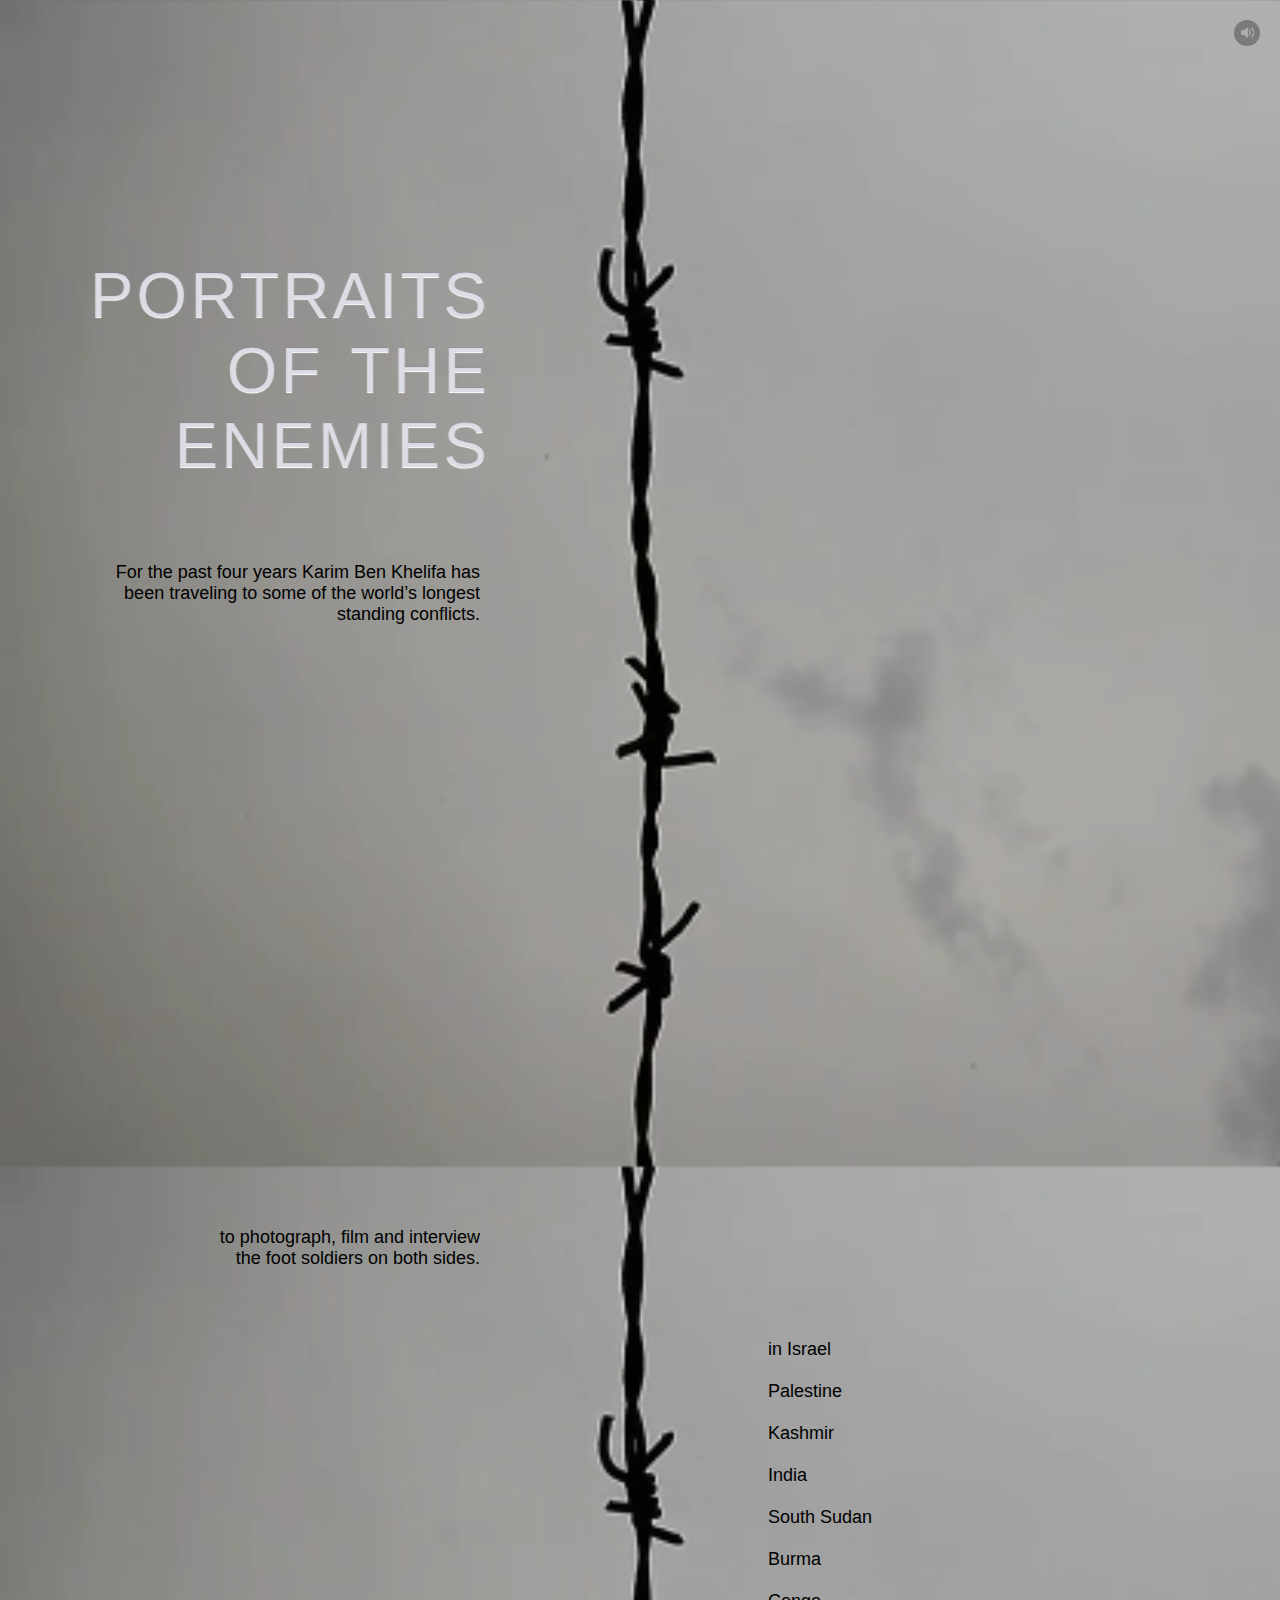
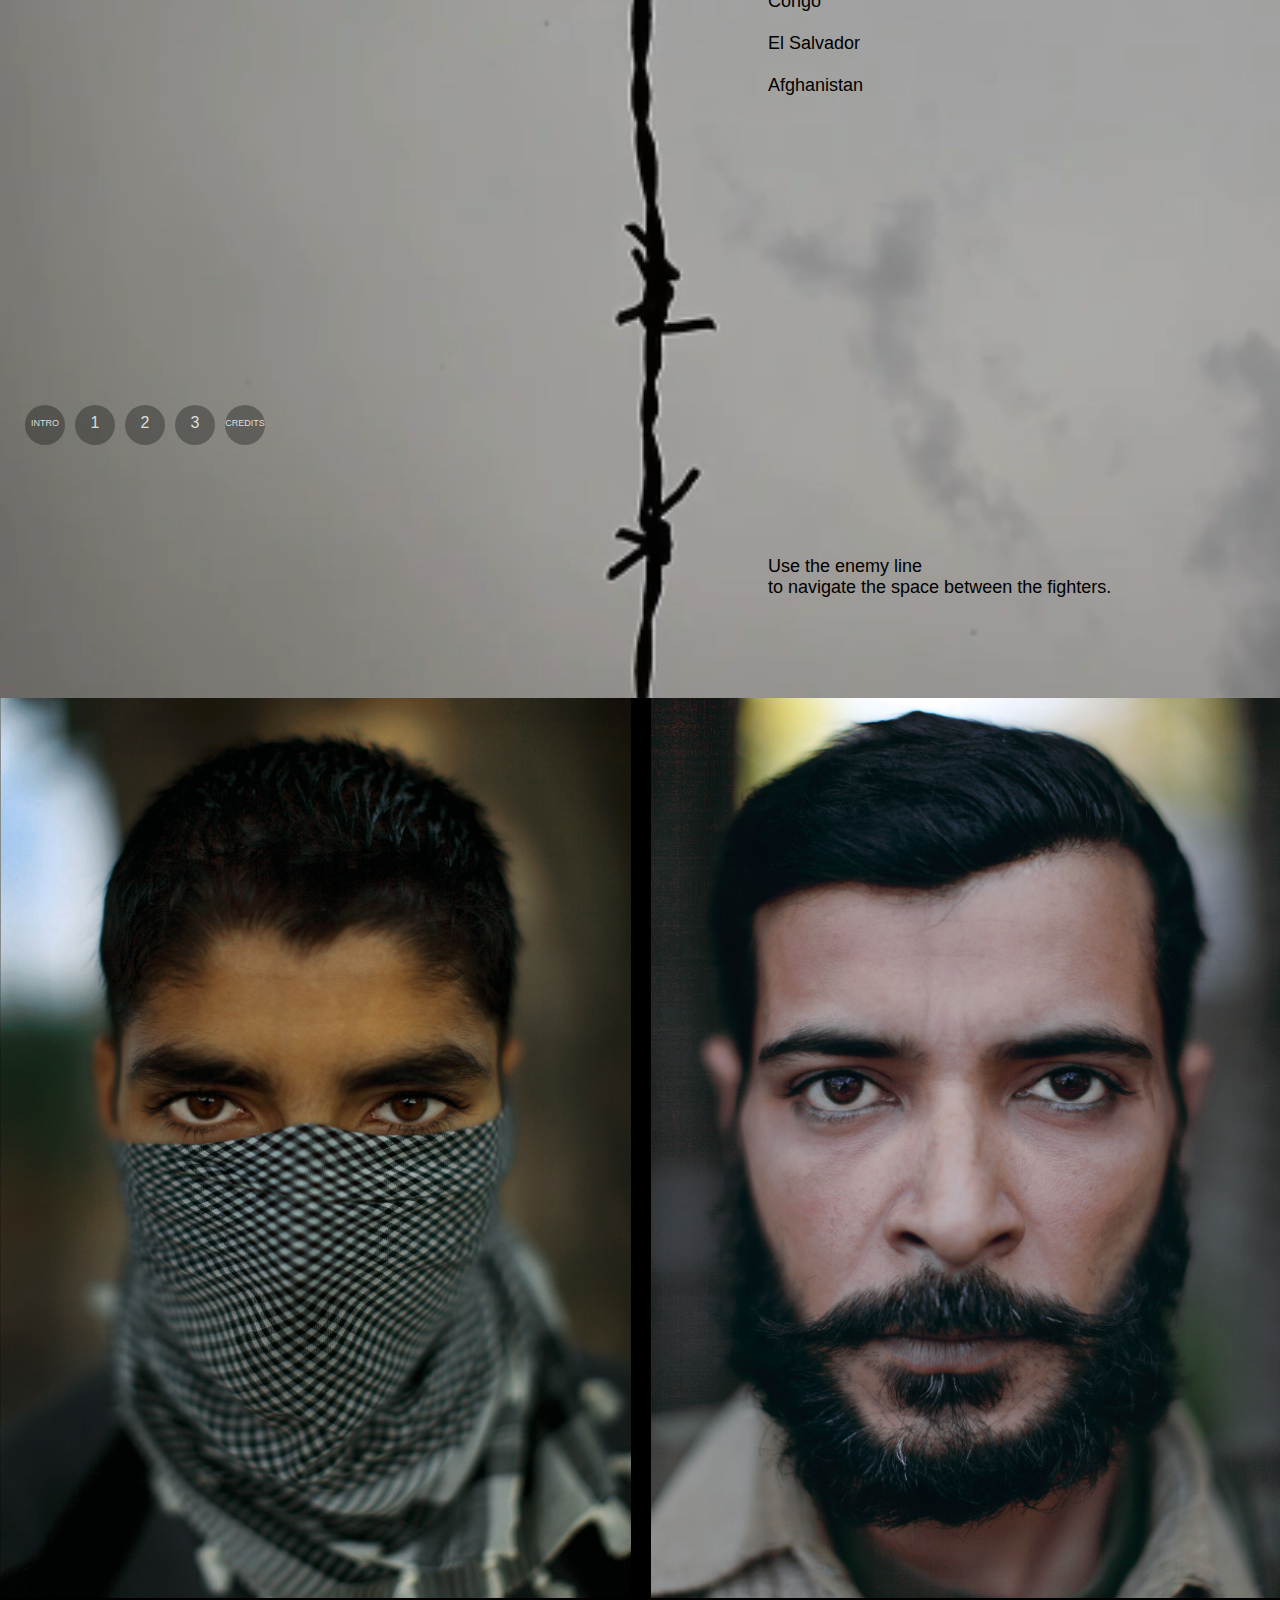
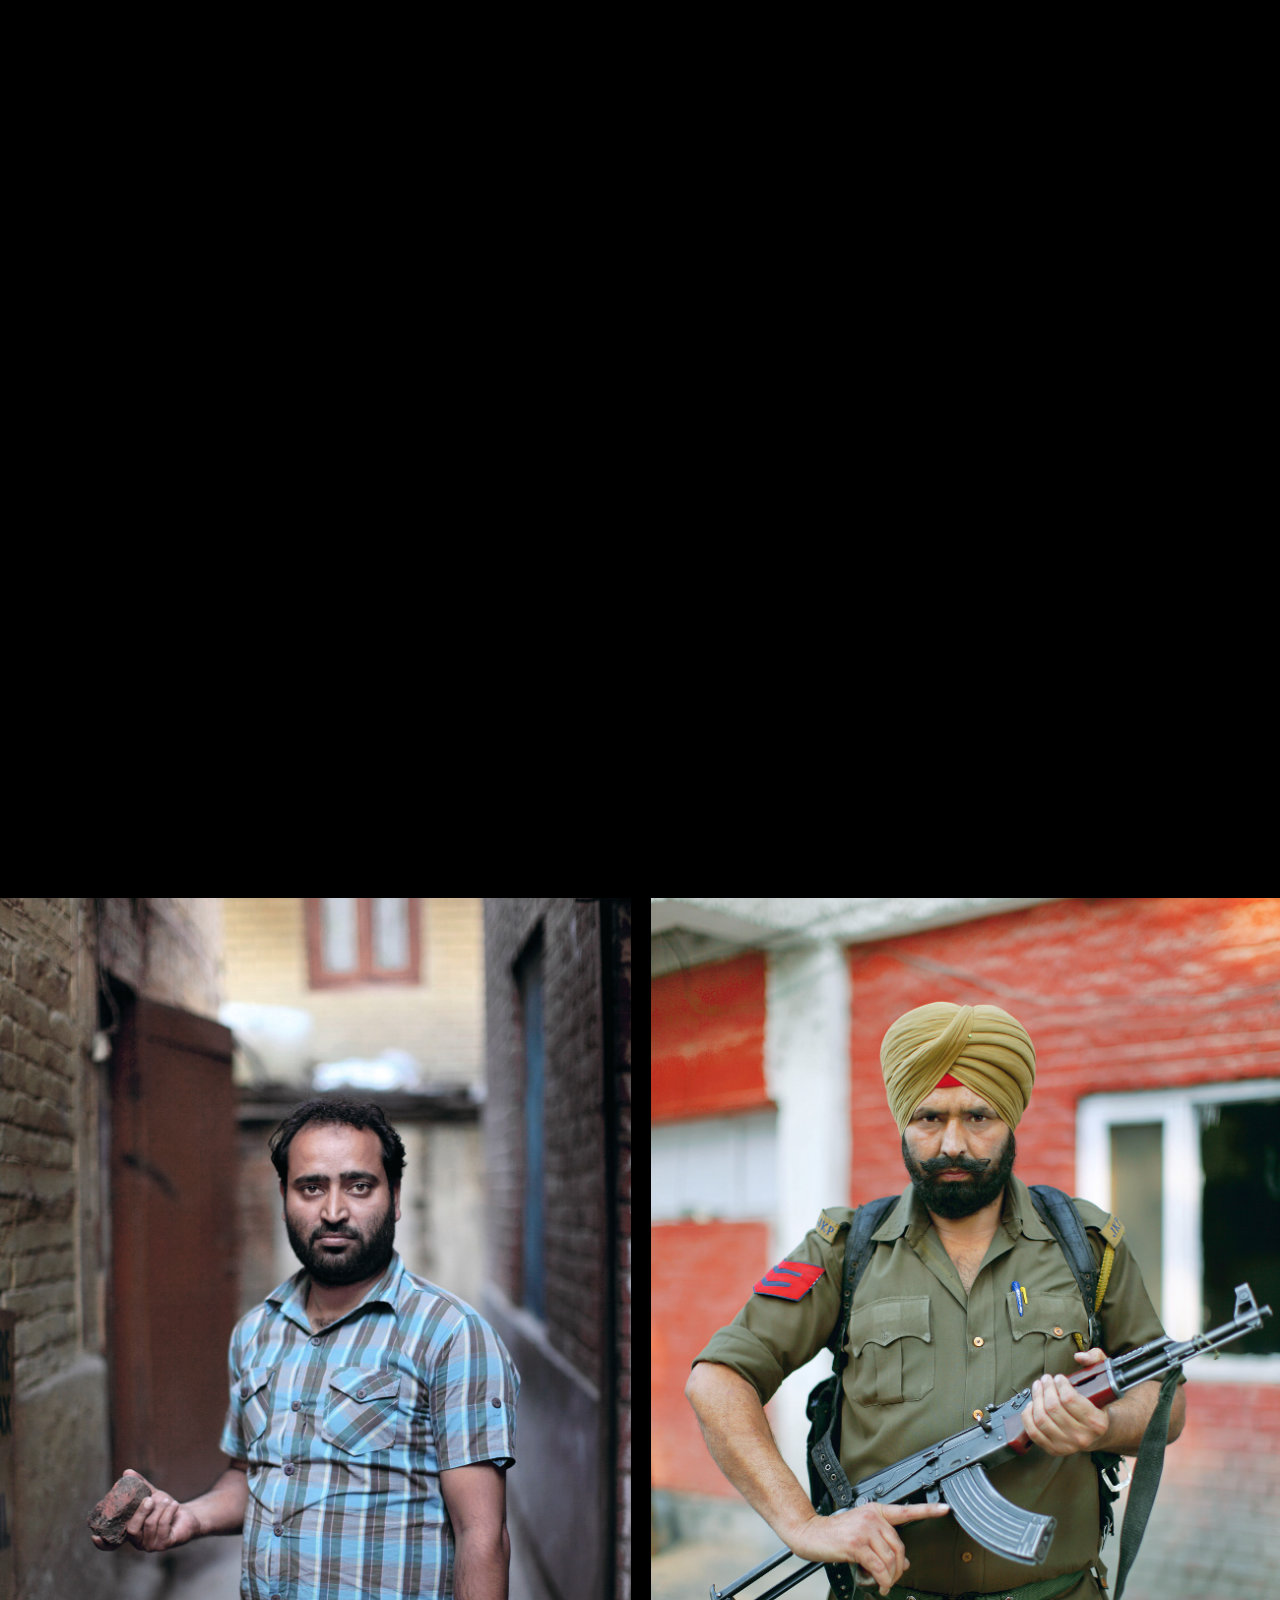
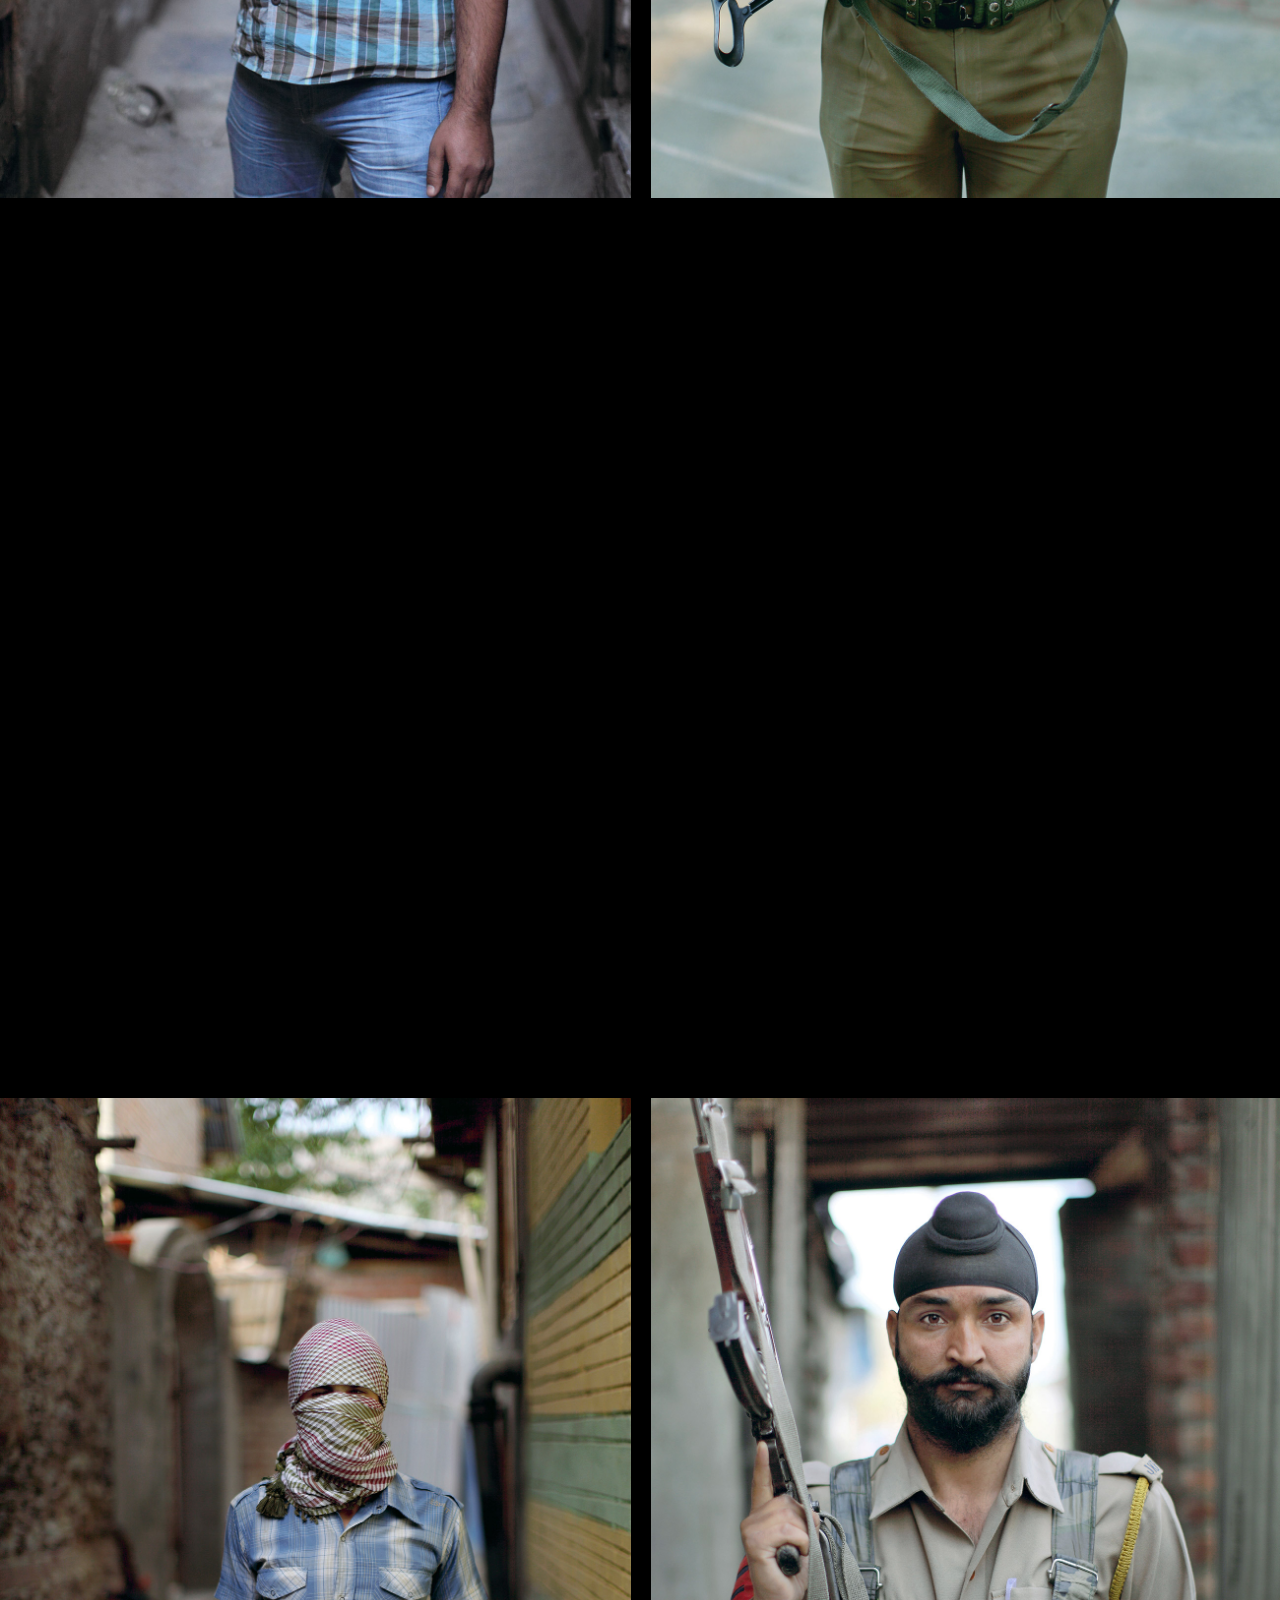
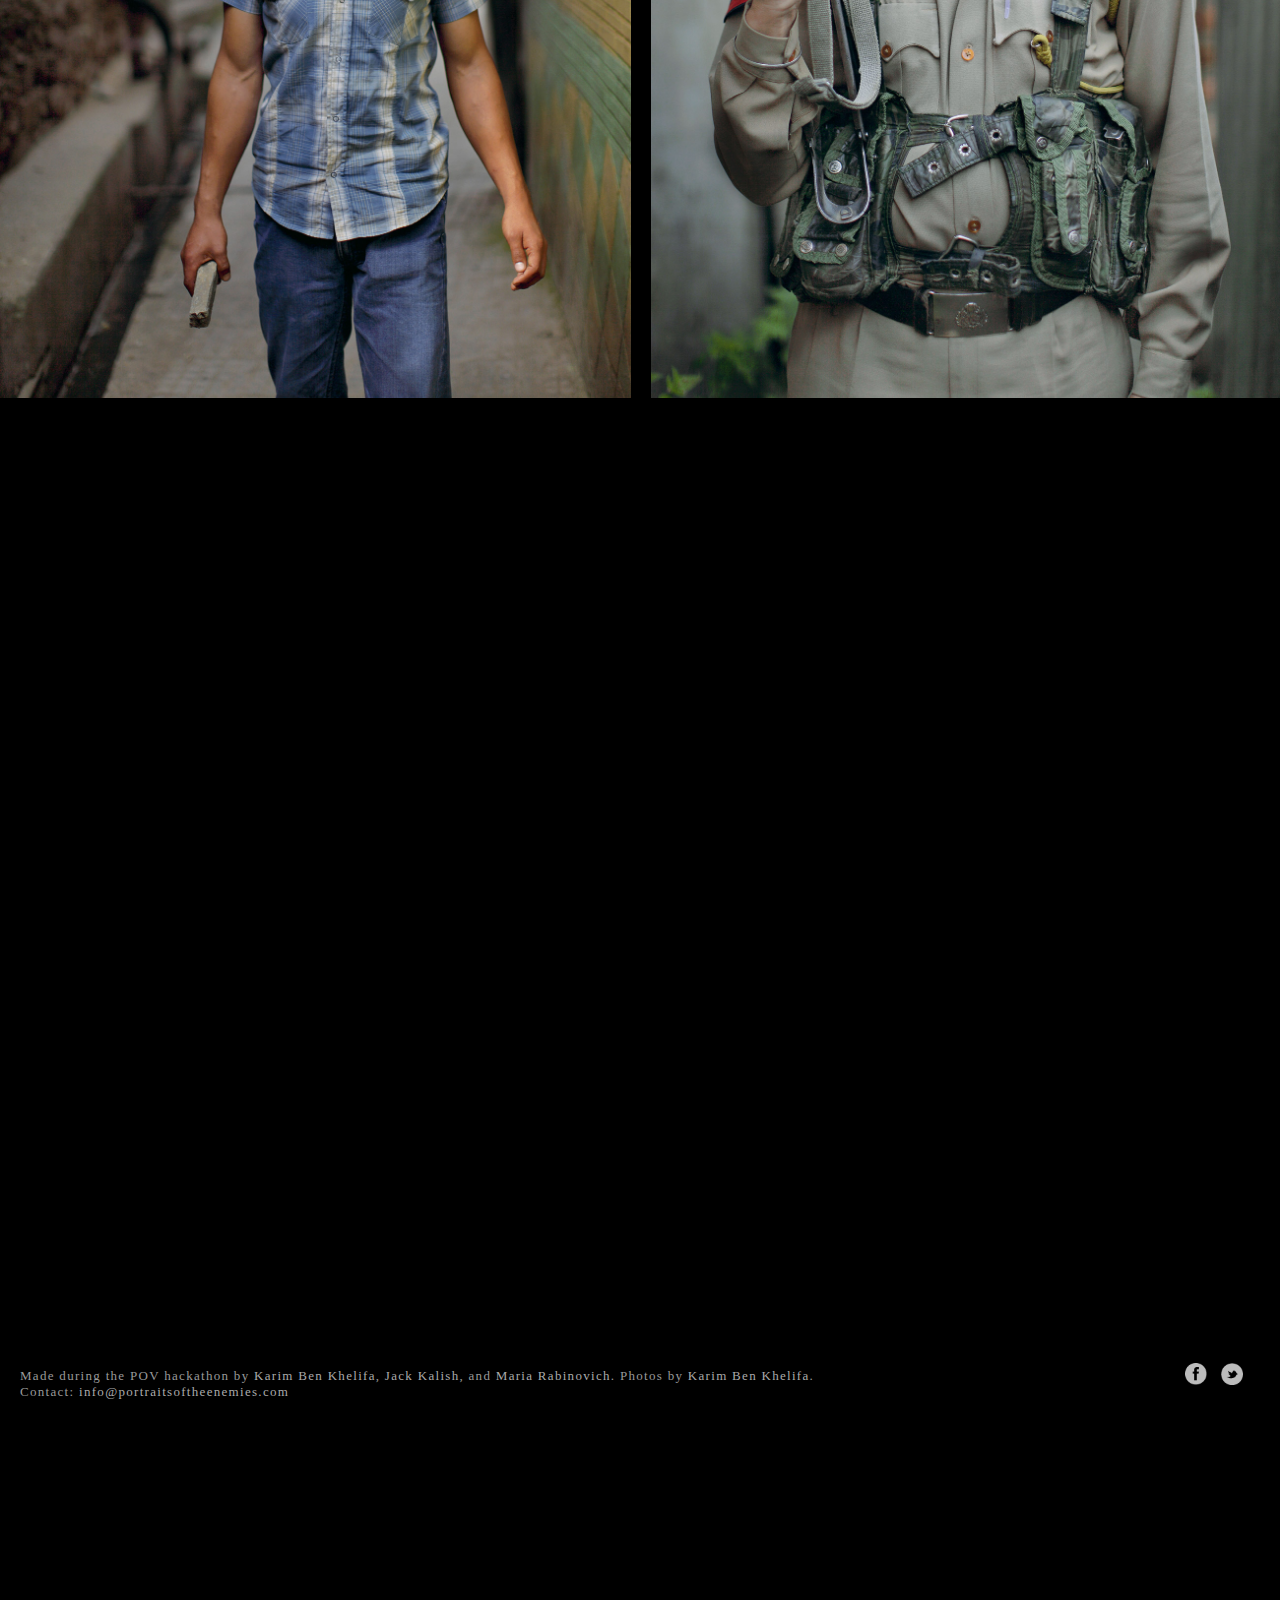
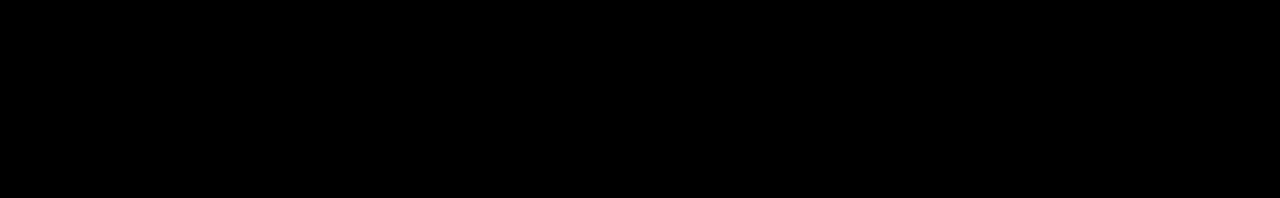
==== commit ba99a702: "cleaned up index" ====
--- a/site/index.html
+++ b/site/index.html
@@ -41,9 +41,11 @@
 
 
 <!-- fix this, it is unnecessarily complicated: -->
+<!--
 <div id="scrollDownArrow" class="ss-links">
 				<a class="ss-links2" href="#conflict1"><div class="arrow-down"></div></a>
 		</div>	
+-->
 
 
 
@@ -421,7 +423,7 @@
 <!-- 	<script type="text/javascript" src="src/soundjs/HTMLAudioPlugin.js"></script> -->
 	<script type="text/javascript" src="js/sound_player.js" ></script>
 	<script type="text/javascript" src="js/line.js" ></script>
-	<script type="text/javascript" src="js/arrow.js" ></script>
+	<!--  <script type="text/javascript" src="js/arrow.js" ></script>  -->
 	<script type="text/javascript" src="js/social.js" ></script>
 	<script type="text/javascript" src="js/jquery.easing.1.3.js"></script>
 	<script type="text/javascript" src="js/scrollscript.js"></script>
